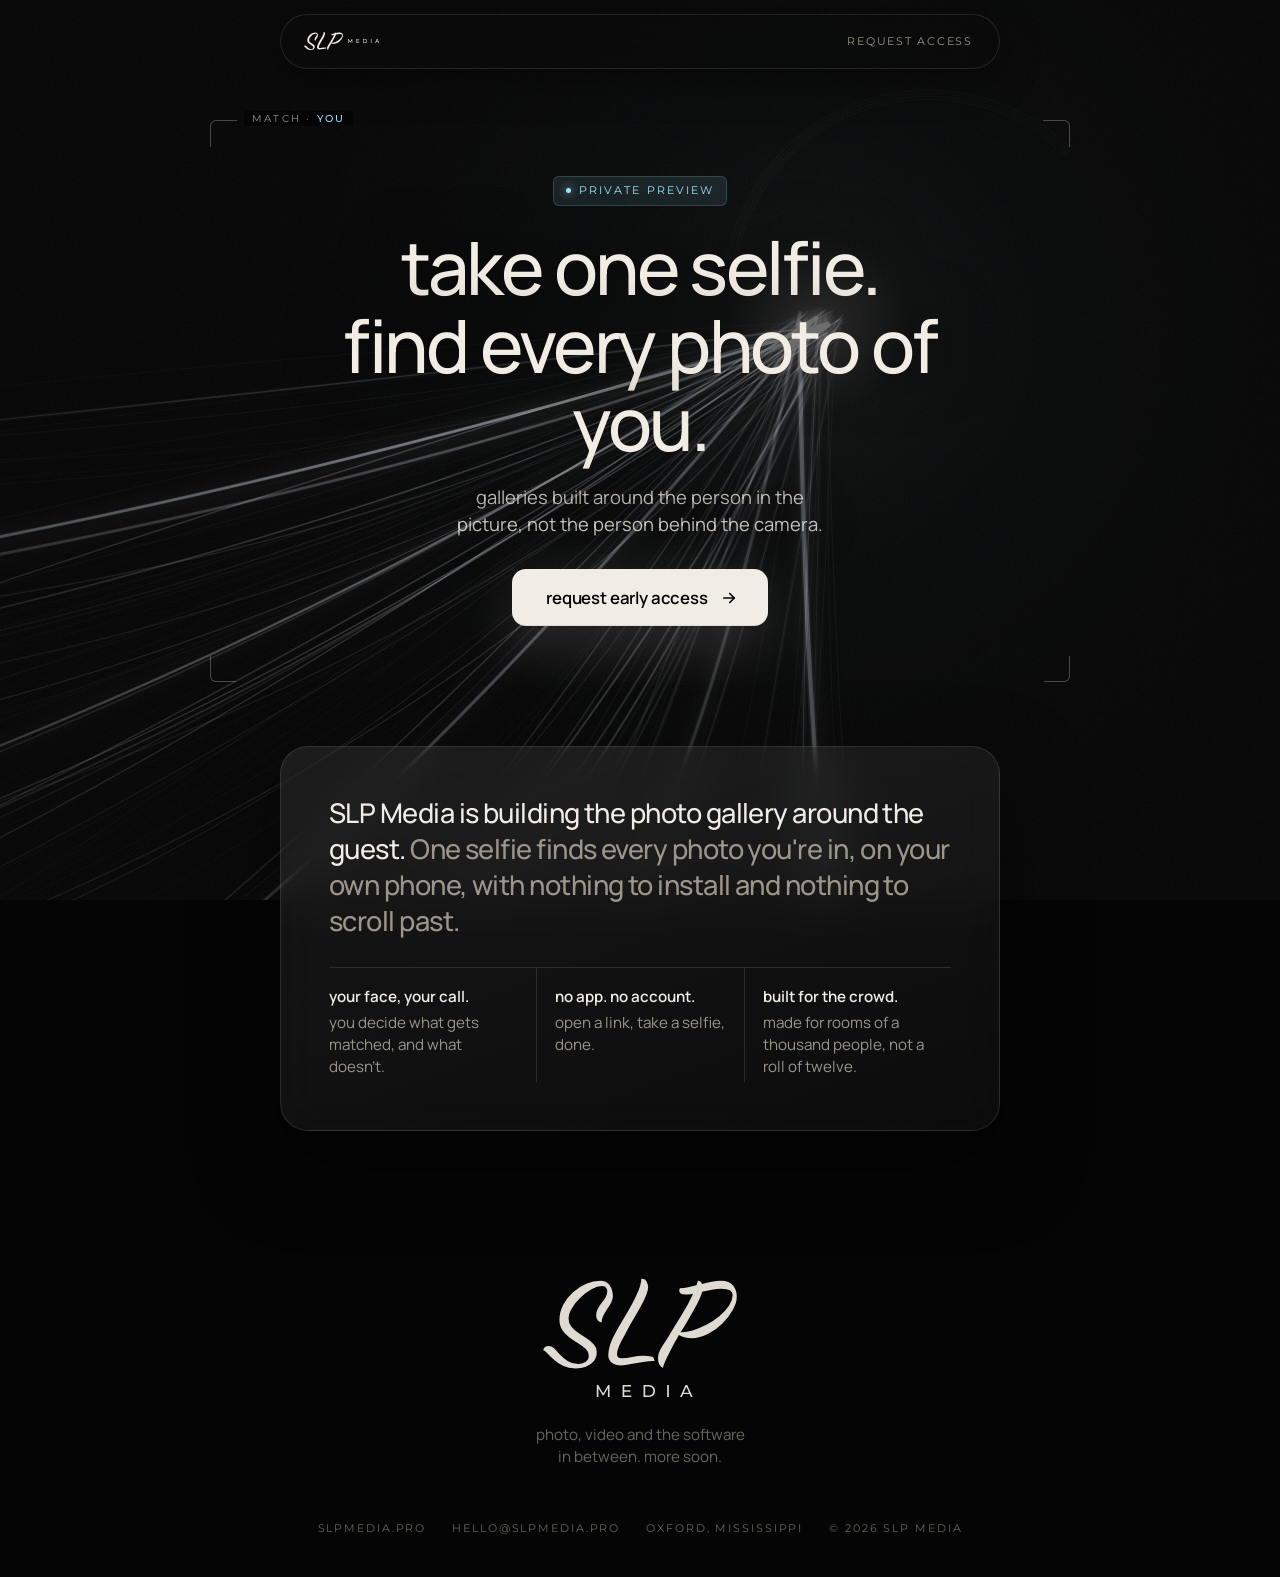
==== index.html @ 78190d4f "SLP Media landing page Single-file dark landing page for slpmedia.pro: canvas light trails, glass na" ====
<!doctype html>
<html lang="en">
<head>
<meta charset="utf-8">
<meta name="viewport" content="width=device-width, initial-scale=1, viewport-fit=cover">
<title>SLP Media</title>
<link rel="canonical" href="https://slpmedia.pro/">
<link rel="icon" type="image/png" sizes="512x512" href="/favicon.png">
<link rel="icon" type="image/png" sizes="32x32" href="/favicon-32.png">
<link rel="apple-touch-icon" sizes="180x180" href="/apple-touch-icon.png">
<meta property="og:type" content="website">
<meta property="og:site_name" content="SLP Media">
<meta property="og:title" content="SLP Media">
<meta property="og:description" content="Take one selfie. Find every photo of you. Photo galleries built around the person in the picture.">
<meta property="og:url" content="https://slpmedia.pro/">
<meta property="og:image" content="https://slpmedia.pro/og.jpg">
<meta property="og:image:width" content="1200">
<meta property="og:image:height" content="630">
<meta name="twitter:card" content="summary_large_image">
<meta name="theme-color" content="#050505">
<meta name="description" content="SLP Media. Photo galleries built around the person in the picture. One selfie finds every photo of you.">
<link rel="preconnect" href="https://fonts.googleapis.com">
<link rel="preconnect" href="https://fonts.gstatic.com" crossorigin>
<link rel="stylesheet" href="https://fonts.googleapis.com/css2?family=Manrope:wght@400;500;600&family=Montserrat:wght@500&display=swap">
<style>
  :root {
    color-scheme: dark;
    --ink: #050505;
    --paper: #F2EDE4;
    --muted: #9C958A;
    --dim: #6B655C;
    --glass: rgba(255, 255, 255, 0.055);
    --glass-strong: rgba(255, 255, 255, 0.09);
    --edge: rgba(242, 237, 228, 0.12);
    --edge-strong: rgba(242, 237, 228, 0.28);
    --prism-a: #9BE7FF;
    --prism-b: #C9B3FF;
    --sans: "Manrope", "Avenir Next", "Segoe UI", system-ui, sans-serif;
    --label: "Montserrat", "Avenir Next", "Segoe UI", system-ui, sans-serif;
    --gutter: clamp(16px, 4vw, 40px);
  }
  * { box-sizing: border-box; }
  html { background: var(--ink); }
  body {
    margin: 0;
    background: var(--ink);
    color: var(--paper);
    font-family: var(--sans);
    font-size: 16px;
    line-height: 1.5;
    -webkit-font-smoothing: antialiased;
    overflow-x: hidden;
    min-height: 100%;
  }
  a { color: inherit; text-decoration: none; }
  a:focus-visible, button:focus-visible { outline: 2px solid var(--prism-a); outline-offset: 4px; border-radius: 999px; }
  ::selection { background: rgba(155, 231, 255, 0.35); color: #fff; }

  /* ---- background ---- */
  #trails {
    position: fixed; inset: 0; width: 100%; height: 100%;
    display: block; z-index: 0; pointer-events: none;
  }
  .grain {
    position: fixed; inset: 0; z-index: 1; pointer-events: none; opacity: 0.045;
    background-image: url("data:image/svg+xml;utf8,<svg xmlns='http://www.w3.org/2000/svg' width='160' height='160'><filter id='n'><feTurbulence type='fractalNoise' baseFrequency='0.9' numOctaves='2' stitchTiles='stitch'/><feColorMatrix values='0 0 0 0 1 0 0 0 0 1 0 0 0 0 1 0 0 0 1 0'/></filter><rect width='160' height='160' filter='url(%23n)'/></svg>");
    background-size: 160px 160px;
  }

  /* ---- nav ---- */
  .nav {
    position: fixed; top: 0; left: 0; right: 0; z-index: 10;
    padding: calc(14px + env(safe-area-inset-top, 0px)) var(--gutter) 0;
    display: flex; justify-content: center;
  }
  .pill {
    width: min(720px, 100%);
    display: flex; align-items: center; justify-content: space-between; gap: 16px;
    padding: 10px 14px 10px 20px;
    border-radius: 999px;
    background: rgba(12, 12, 12, 0.55);
    border: 1px solid var(--edge);
    backdrop-filter: blur(18px) saturate(1.2);
    -webkit-backdrop-filter: blur(18px) saturate(1.2);
    box-shadow: 0 10px 40px rgba(0, 0, 0, 0.45);
  }
  .wordmark { height: 30px; width: auto; display: block; color: var(--paper); }
  .nav-link {
    font-family: var(--label); font-size: 11px; letter-spacing: 0.16em; text-transform: uppercase;
    color: var(--muted); padding: 8px 12px; border-radius: 999px; white-space: nowrap;
    transition: color 200ms ease, background-color 200ms ease;
  }
  .nav-link:hover { color: var(--paper); background: var(--glass); }

  /* ---- page ---- */
  main { position: relative; z-index: 2; }
  .hero {
    min-height: 82vh;
    display: flex; align-items: center; justify-content: center;
    padding: calc(120px + env(safe-area-inset-top, 0px)) var(--gutter) 64px;
    text-align: center;
  }
  .frame {
    position: relative;
    padding: clamp(28px, 6vw, 56px) clamp(20px, 6vw, 64px);
    max-width: 860px;
    display: flex; flex-direction: column; align-items: center; gap: 22px;
  }
  /* face-detect brackets */
  .frame::before, .frame::after, .frame .b1, .frame .b2 {
    content: ""; position: absolute; width: 26px; height: 26px;
    border: 1.5px solid var(--edge-strong); pointer-events: none;
    opacity: 0; transform: scale(1.12); transform-origin: center;
    animation: lock 1100ms cubic-bezier(.2,.8,.2,1) 250ms forwards;
  }
  .frame::before { top: 0; left: 0; border-right: 0; border-bottom: 0; border-top-left-radius: 6px; transform-origin: bottom right; }
  .frame::after  { top: 0; right: 0; border-left: 0; border-bottom: 0; border-top-right-radius: 6px; transform-origin: bottom left; }
  .frame .b1     { bottom: 0; left: 0; border-right: 0; border-top: 0; border-bottom-left-radius: 6px; transform-origin: top right; }
  .frame .b2     { bottom: 0; right: 0; border-left: 0; border-top: 0; border-bottom-right-radius: 6px; transform-origin: top left; }
  @keyframes lock {
    0%   { opacity: 0; transform: scale(1.12) translate(0, 0); }
    60%  { opacity: 1; }
    100% { opacity: 1; transform: scale(1) translate(0, 0); }
  }
  .match {
    position: absolute; top: -9px; left: 34px;
    font-family: var(--label); font-size: 10px; letter-spacing: 0.22em; text-transform: uppercase;
    color: var(--muted); background: var(--ink); padding: 0 8px;
    opacity: 0; animation: fade 700ms ease 1100ms forwards;
  }
  .match b { color: var(--prism-a); font-weight: 500; }
  @keyframes fade { to { opacity: 1; } }

  .chip {
    display: inline-flex; align-items: center; gap: 8px;
    font-family: var(--label); font-size: 10.5px; letter-spacing: 0.2em; text-transform: uppercase;
    color: var(--prism-a);
    padding: 6px 12px; border-radius: 6px;
    background: rgba(155, 231, 255, 0.10); border: 1px solid rgba(155, 231, 255, 0.18);
  }
  .chip i { width: 5px; height: 5px; border-radius: 50%; background: var(--prism-a); box-shadow: 0 0 10px var(--prism-a); }
  h1 {
    margin: 0;
    font-weight: 500;
    font-size: clamp(2.1rem, 6.4vw, 4.6rem);
    line-height: 1.06;
    letter-spacing: -0.035em;
    text-wrap: balance;
    text-shadow: 0 0 60px rgba(0, 0, 0, 0.9);
  }
  .sub {
    margin: 0; max-width: 34ch;
    color: rgba(242, 237, 228, 0.8); font-size: clamp(1rem, 1.6vw, 1.15rem); line-height: 1.5;
    text-wrap: balance; text-shadow: 0 0 24px rgba(5, 5, 5, 0.95), 0 0 48px rgba(5, 5, 5, 0.9);
  }
  .cta {
    margin-top: 8px;
    display: inline-flex; align-items: center; gap: 12px;
    background: var(--paper); color: var(--ink);
    font-weight: 600; font-size: 1.05rem; letter-spacing: -0.01em;
    padding: 16px 30px 16px 34px; border-radius: 14px;
    box-shadow: 0 18px 60px rgba(242, 237, 228, 0.16), inset 0 -1px 0 rgba(0,0,0,0.08);
    transition: transform 220ms cubic-bezier(.2,.8,.2,1), box-shadow 220ms ease;
  }
  .cta svg { width: 18px; height: 18px; transition: transform 220ms cubic-bezier(.2,.8,.2,1); }
  .cta:hover { transform: translateY(-1px); box-shadow: 0 24px 70px rgba(242, 237, 228, 0.24), inset 0 -1px 0 rgba(0,0,0,0.08); }
  .cta:hover svg { transform: translateX(4px); }
  .cta:active { transform: translateY(0); }

  /* ---- mission card ---- */
  .card-wrap { display: flex; justify-content: center; padding: 0 var(--gutter) 24px; }
  .card {
    width: min(720px, 100%);
    padding: clamp(28px, 5vw, 48px);
    border-radius: 28px;
    background: linear-gradient(160deg, rgba(255,255,255,0.075), rgba(255,255,255,0.03));
    border: 1px solid var(--edge);
    backdrop-filter: blur(22px);
    -webkit-backdrop-filter: blur(22px);
    box-shadow: 0 30px 80px rgba(0, 0, 0, 0.5);
    display: flex; flex-direction: column; gap: 28px;
  }
  .card p {
    margin: 0;
    font-size: clamp(1.25rem, 2.3vw, 1.7rem); font-weight: 500;
    line-height: 1.32; letter-spacing: -0.02em; text-wrap: pretty;
  }
  .card p span { color: var(--muted); }
  .principles {
    display: grid; grid-template-columns: repeat(3, minmax(0, 1fr)); gap: 0;
    border-top: 1px solid var(--edge);
  }
  .principles div {
    padding: 18px 18px 4px 0; font-size: 0.95rem; color: var(--muted); line-height: 1.45;
    border-left: 1px solid var(--edge); padding-left: 18px;
  }
  .principles div:first-child { border-left: 0; padding-left: 0; }
  .principles div b { display: block; color: var(--paper); font-weight: 600; margin-bottom: 4px; }
  @media (max-width: 640px) {
    .principles { grid-template-columns: 1fr; }
    .principles div { border-left: 0; padding-left: 0; padding-top: 16px; border-top: 1px solid var(--edge); }
    .principles div:first-child { border-top: 0; }
  }

  /* ---- sign-off ---- */
  .signoff {
    display: flex; flex-direction: column; align-items: center; gap: 18px;
    padding: 96px var(--gutter) 40px; text-align: center;
  }
  .stacked { width: min(220px, 60vw); height: auto; color: var(--paper); opacity: 0.92; }
  .signoff p { margin: 0; color: var(--dim); font-size: 0.95rem; max-width: 36ch; text-wrap: balance; }
  footer {
    display: flex; flex-wrap: wrap; justify-content: center; gap: 10px 26px;
    padding: 12px var(--gutter) calc(40px + env(safe-area-inset-bottom, 0px));
    font-family: var(--label); font-size: 10.5px; letter-spacing: 0.18em; text-transform: uppercase; color: var(--dim);
  }
  footer a:hover { color: var(--paper); }

  @media (prefers-reduced-motion: reduce) {
    .frame::before, .frame::after, .frame .b1, .frame .b2, .match { animation: none; opacity: 1; transform: none; }
    .cta, .cta svg { transition: none; }
  }
</style>
</head>
<body>
<canvas id="trails" aria-hidden="true"></canvas>
<div class="grain" aria-hidden="true"></div>

<header class="nav">
  <div class="pill">
    <a href="#top" aria-label="SLP Media home"><svg class="wordmark" role="img" aria-label="SLP Media" xmlns="http://www.w3.org/2000/svg" viewBox="0 0 1082 400" fill="currentColor"><path fill="currentColor"  d="M126.69039145907473 320.0Q107.47330960854092 320.0 92.95373665480426 312.9537366548043Q78.4341637010676 305.9074733096086 68.1850533807829 296.2989323843417Q57.93594306049822 286.69039145907476 50.88967971530249 279.2170818505339Q43.84341637010676 271.74377224199293 40.0 271.3167259786477Q41.70818505338078 265.7651245551601 44.91103202846975 262.7758007117438Q48.113879003558715 259.78647686832744 54.519572953736656 259.78647686832744Q62.63345195729537 259.78647686832744 68.3985765124555 265.338078291815Q74.16370106761565 270.8896797153025 82.70462633451957 280.711743772242Q94.66192170818505 293.52313167259786 106.40569395017793 300.9964412811388Q118.14946619217082 308.46975088967974 133.95017793594306 308.46975088967974Q143.77224199288256 308.46975088967974 152.9537366548043 302.7046263345196Q162.135231316726 296.93950177935943 162.135231316726 286.2633451957295Q162.135231316726 276.01423487544486 154.23487544483987 268.3274021352313Q146.33451957295372 260.6405693950178 134.59074733096085 253.38078291814946Q122.84697508896798 246.12099644128114 111.1032028469751 237.79359430604984Q99.35943060498221 229.46619217081852 91.45907473309609 217.93594306049823Q83.55871886120997 206.40569395017795 83.55871886120997 189.75088967971533Q83.55871886120997 168.39857651245552 93.59430604982207 149.39501779359432Q103.62989323843416 130.39145907473312 119.85765124555161 115.87188612099646Q136.08540925266905 101.35231316725981 155.30249110320284 93.23843416370109Q174.51957295373666 85.12455516014236 192.8825622775801 85.12455516014236Q209.1103202846975 85.12455516014236 217.864768683274 97.08185053380784Q226.61921708185054 109.03914590747331 226.61921708185054 126.97508896797154Q226.61921708185054 134.66192170818508 222.135231316726 143.202846975089Q217.65124555160142 151.7437722419929 211.4590747330961 160.71174377224202Q205.26690391459076 169.6797153024911 200.78291814946618 178.8612099644128Q196.29893238434164 188.0427046263345 196.29893238434164 197.01067615658366Q189.89323843416372 197.01067615658366 185.83629893238435 191.2455516014235Q181.77935943060498 185.48042704626334 181.77935943060498 178.64768683274022Q181.77935943060498 168.82562277580072 186.26334519572953 160.4982206405694Q190.7473309608541 152.17081850533808 196.72597864768684 144.48398576512454Q202.7046263345196 136.79715302491104 207.18861209964416 129.11032028469754Q211.6725978647687 121.423487544484 211.6725978647687 112.45551601423489Q211.6725978647687 110.7473309608541 209.32384341637012 105.19572953736656Q206.97508896797154 99.64412811387902 197.58007117437722 99.64412811387902Q184.76868327402136 99.64412811387902 169.39501779359432 108.18505338078293Q154.02135231316726 116.72597864768684 139.9288256227758 130.1779359430605Q125.83629893238435 143.62989323843416 116.86832740213524 158.7900355871886Q107.90035587188612 173.95017793594306 107.90035587188612 186.76156583629893Q107.90035587188612 199.14590747330962 115.58718861209964 208.5409252669039Q123.27402135231316 217.93594306049823 134.59074733096085 225.40925266903915Q145.90747330960855 232.88256227758006 157.01067615658366 240.1423487544484Q168.11387900355874 247.40213523131672 175.80071174377224 255.94306049822063Q183.48754448398577 264.48398576512454 183.48754448398577 276.01423487544486Q183.48754448398577 290.9608540925267 175.37366548042706 300.78291814946624Q167.25978647686833 310.60498220640574 154.44839857651246 315.3024911032029Q141.6370106761566 320.0 126.69039145907473 320.0Z"/><path fill="currentColor"  d="M247.97153024911034 312.3131672597865Q235.58718861209965 312.3131672597865 228.11387900355874 307.82918149466195Q220.6405693950178 303.3451957295374 217.43772241992883 297.15302491103205Q214.23487544483987 290.9608540925267 214.23487544483987 285.83629893238435Q214.23487544483987 264.48398576512454 226.40569395017795 238.8612099644128Q238.57651245551602 213.23843416370107 254.37722419928826 188.0427046263345Q265.05338078291817 170.96085409252672 276.15658362989325 150.6761565836299Q287.2597864768683 130.39145907473312 294.9466192170819 111.8149466192171Q302.6334519572954 93.23843416370107 302.6334519572954 80.85409252669041Q305.19572953736656 80.0 306.47686832740214 80.0Q313.3096085409253 80.0 317.15302491103205 88.11387900355872Q320.9964412811388 96.22775800711744 320.9964412811388 103.06049822064057Q320.9964412811388 109.89323843416372 316.7259786476868 121.2099644128114Q312.4555160142349 132.52669039145908 305.6227758007118 145.76512455516016Q296.2277580071175 164.12811387900356 284.270462633452 183.98576512455517Q272.3131672597865 203.84341637010678 262.491103202847 222.2064056939502Q259.0747330960854 229.0391459074733 253.09608540925268 239.9288256227758Q247.11743772241994 250.8185053380783 242.41992882562278 262.135231316726Q237.72241992882564 273.4519572953737 237.72241992882564 281.9928825622776Q237.72241992882564 292.6690391459075 249.25266903914593 292.6690391459075Q263.7722419928826 292.6690391459075 278.50533807829186 289.2526690391459Q293.2384341637011 285.83629893238435 308.61209964412814 285.83629893238435Q320.14234875444845 285.83629893238435 328.896797153025 287.97153024911034Q337.65124555160145 290.10676156583634 338.0782918149466 300.355871886121Q336.79715302491104 299.92882562277583 335.30249110320284 299.92882562277583Q333.80782918149464 299.92882562277583 332.09964412811394 299.92882562277583Q323.9857651245552 299.92882562277583 311.8149466192171 301.8505338078292Q299.644128113879 303.7722419928826 287.0462633451957 306.12099644128114Q274.4483985765125 308.46975088967974 263.7722419928826 310.3914590747331Q253.09608540925268 312.3131672597865 247.97153024911034 312.3131672597865Z"/><path fill="currentColor"  d="M360.71174377224196 318.7188612099644Q354.30604982206404 315.30249110320284 350.88967971530246 309.3238434163701Q347.4733096085409 303.3451957295374 347.4733096085409 290.9608540925267Q347.4733096085409 281.9928825622776 352.3843416370106 271.9572953736655Q357.2953736654804 261.9217081850534 363.9145907473309 252.3131672597865Q370.53380782918146 242.7046263345196 375.2313167259786 235.01779359430606Q392.7402135231317 205.97864768683274 411.1032028469751 176.51245551601426Q429.4661921708185 147.04626334519574 441.423487544484 120.14234875444842Q438.0071174377224 120.9964412811388 434.80427046263344 121.2099644128114Q431.6014234875445 121.423487544484 428.1850533807829 121.85053380782918Q426.47686832740214 122.27758007117438 424.55516014234877 122.27758007117438Q422.63345195729534 122.27758007117438 420.9252669039146 122.27758007117438Q411.9572953736655 122.27758007117438 408.11387900355874 119.28825622775801Q404.2704626334519 116.29893238434164 404.2704626334519 112.02846975088968Q404.2704626334519 110.3202846975089 404.9110320284697 108.82562277580071Q405.5516014234875 107.33096085409252 405.9786476868327 105.62277580071176Q416.6548042704626 104.76868327402136 427.9715302491103 102.63345195729538Q439.288256227758 100.4982206405694 450.39145907473306 97.50889679715303Q451.2455516014235 94.51957295373666 452.3131672597865 91.3167259786477Q453.38078291814946 88.11387900355874 453.80782918149464 85.12455516014236Q458.932384341637 85.12455516014236 461.49466192170814 87.90035587188613Q464.0569395017793 90.6761565836299 465.3380782918149 94.09252669039148Q479.0035587188612 90.6761565836299 491.81494661921704 88.11387900355872Q504.62633451957294 85.55160142348754 515.729537366548 85.55160142348754Q538.7900355871886 85.55160142348754 548.6120996441282 98.14946619217082Q558.4341637010676 110.7473309608541 558.4341637010676 128.25622775800713Q558.4341637010676 144.05693950177937 547.9715302491104 163.06049822064057Q537.508896797153 182.0640569395018 520.0 199.57295373665482Q502.49110320284694 217.08185053380782 480.9252669039146 228.18505338078293Q459.3594306049822 239.28825622775804 437.58007117437717 239.28825622775804Q429.0391459074733 239.28825622775804 420.2846975088968 237.15302491103205Q411.53024911032026 235.01779359430606 403.4163701067615 230.3202846975089Q397.864768683274 240.1423487544484 392.0996441281138 250.6049822064057Q386.3345195729537 261.067615658363 381.20996441281136 271.3167259786477Q373.0960854092526 286.69039145907476 367.3309608540925 299.7153024911032Q361.56583629893237 312.7402135231317 360.71174377224196 318.7188612099644ZM407.6868327402135 223.06049822064057Q421.7793594306049 223.91459074733098 439.9288256227758 218.57651245551602Q458.0782918149466 213.23843416370107 476.8683274021352 203.41637010676158Q495.6583629893238 193.59430604982208 511.67259786476865 180.355871886121Q527.6868327402135 167.11743772241994 537.508896797153 152.3843416370107Q547.3309608540925 137.65124555160145 547.3309608540925 123.13167259786479Q547.3309608540925 106.47686832740214 517.4377224199288 106.47686832740214Q505.0533807829181 106.47686832740214 491.81494661921704 109.03914590747331Q478.57651245551597 111.60142348754448 465.7651245551601 114.59074733096085Q464.0569395017793 122.70462633451959 457.6512455516014 136.15658362989325Q451.2455516014235 149.6085409252669 442.9181494661922 164.55516014234877Q434.5907473309608 179.50177935943063 426.90391459074726 192.5266903914591Q419.21708185053376 205.55160142348757 414.51957295373666 213.23843416370107Z"/><path fill="currentColor"  d="M628.4341637010676 225.9V174.10000000000002H634.504179627304L657.7088242207658 213.23089606035205H654.4805819743283L677.4237454278069 174.10000000000002H683.4937613540433L683.556255067371 225.9H676.451820867874L676.3893271545462 185.30758843252306H678.0437202811179L657.6578367941104 219.63639312657168H654.2700882610005L633.6852173473375 185.30758843252306H635.5385979005647V225.9Z"/><path fill="currentColor"  d="M739.8041637010676 225.9V174.10000000000002H776.3653430807826V180.50549706621962H747.1585727538757V219.49450293378038H777.4128493674549V225.9ZM746.5385979005647 202.73325481978208V196.45274518021796H773.1603305074381V202.73325481978208Z"/><path fill="currentColor"  d="M830.0841637010676 225.9V174.10000000000002H851.8814436675386Q860.2204310941942 174.10000000000002 866.5186653775136 177.3732594300084Q872.8168996608329 180.64651886001678 876.3458870874883 186.46127200335292Q879.8748745141438 192.27602514668902 879.8748745141438 200.0Q879.8748745141438 207.72397485331098 876.3458870874883 213.5387279966471Q872.8168996608329 219.35348113998324 866.5186653775136 222.62674056999163Q860.2204310941942 225.9 851.8814436675386 225.9ZM837.4385727538756 219.49450293378038H851.4834688142276Q857.9016196943618 219.49450293378038 862.5914859977985 217.03118063704946Q867.2813523012352 214.56785834031854 869.8696620246217 210.17974518021794Q872.457971748008 205.79163202011736 872.457971748008 200.0Q872.457971748008 194.1458742665549 869.8696620246217 189.7890079631182Q867.2813523012352 185.4321416596815 862.5914859977985 182.96881936295057Q857.9016196943618 180.50549706621962 851.4834688142276 180.50549706621962H837.4385727538756Z"/><path fill="currentColor"  d="M931.9081637010677 225.9V174.10000000000002H939.2625727538757V225.9Z"/><path fill="currentColor"  d="M987.6845316809502 225.9 1011.1720882610005 174.10000000000002H1018.4640036004807L1042.0140538938588 225.9H1034.2501637010675L1013.2919122341773 178.22120452640402H1016.2816859139762L995.3234344470859 225.9ZM997.6648242207657 212.97322967309304 999.7171922006484 207.00518860016766H1028.8450002475888L1030.9598619407993 212.97322967309304Z"/></svg></a>
    <a class="nav-link" href="mailto:hello@slpmedia.pro?subject=SLP%20Media%20early%20access">request access</a>
  </div>
</header>

<main id="top">
  <section class="hero">
    <div class="frame">
      <span class="b1" aria-hidden="true"></span><span class="b2" aria-hidden="true"></span>
      <span class="match" aria-hidden="true">match &middot; <b>you</b></span>
      <span class="chip"><i aria-hidden="true"></i>private preview</span>
      <h1>take one selfie.<br>find every photo of you.</h1>
      <p class="sub">galleries built around the person in the picture, not the person behind the camera.</p>
      <a class="cta" href="mailto:hello@slpmedia.pro?subject=SLP%20Media%20early%20access">request early access
        <svg viewBox="0 0 24 24" fill="none" stroke="currentColor" stroke-width="2.2" stroke-linecap="round" stroke-linejoin="round" aria-hidden="true"><path d="M5 12h14"/><path d="M13 6l6 6-6 6"/></svg>
      </a>
    </div>
  </section>

  <section class="card-wrap">
    <div class="card">
      <p>SLP Media is building the photo gallery around the guest. <span>One selfie finds every photo you're in, on your own phone, with nothing to install and nothing to scroll past.</span></p>
      <div class="principles">
        <div><b>your face, your call.</b>you decide what gets matched, and what doesn't.</div>
        <div><b>no app. no account.</b>open a link, take a selfie, done.</div>
        <div><b>built for the crowd.</b>made for rooms of a thousand people, not a roll of twelve.</div>
      </div>
    </div>
  </section>

  <section class="signoff">
    <svg class="stacked" role="img" aria-label="SLP Media" xmlns="http://www.w3.org/2000/svg" viewBox="0 0 1000 703" fill="currentColor"><path fill="currentColor"  d="M207.149917627677 533.6902800658979Q174.53047775947272 533.6902800658979 149.8846787479406 521.7298187808897Q125.23887973640848 509.7693574958814 107.84184514003286 493.4596375617793Q90.44481054365724 477.14991762767715 78.484349258649 464.46457990115323Q66.52388797364077 451.77924217462936 59.9999999999999 451.0543657331137Q62.899505766062504 441.63097199341024 68.33607907742989 436.5568369028007Q73.77265238879727 431.4827018121911 84.64579901153203 431.4827018121911Q98.41845140032939 431.4827018121911 108.20428336079067 440.9060955518946Q117.99011532125196 450.32948929159807 132.48764415156498 467.00164744645804Q152.7841845140032 488.7479406919275 172.71828665568358 501.43327841845144Q192.65238879736398 514.1186161449754 219.47281713344307 514.1186161449754Q236.14497528830304 514.1186161449754 251.72981878088953 504.332784184514Q267.314662273476 494.54695222405275 267.314662273476 476.4250411861615Q267.314662273476 459.02800658978583 253.90444810543647 445.9802306425041Q240.49423393739696 432.9324546952224 220.56013179571656 420.6095551894564Q200.62602965403616 408.2866556836903 180.69192751235576 394.1515650741351Q160.75782537067536 380.0164744645799 147.34761120263585 360.44481054365735Q133.9373970345963 340.8731466227348 133.9373970345963 312.6029654036244Q133.9373970345963 276.3591433278419 150.97199341021408 244.10214168039542Q168.00658978583186 211.84514003294896 195.5518945634266 187.1993410214168Q223.09719934102134 162.55354200988467 255.7166392092256 148.7808896210873Q288.3360790774299 135.00823723228996 319.5057660626029 135.00823723228996Q347.0510708401976 135.00823723228996 361.91103789126845 155.3047775947282Q376.7710049423393 175.60131795716643 376.7710049423393 206.04612850082373Q376.7710049423393 219.09390444810543 369.1598023064249 233.59143327841846Q361.5485996705106 248.0889621087315 351.0378912685337 263.31136738056017Q340.52718286655676 278.53377265238885 332.9159802306424 294.1186161449753Q325.3047775947281 309.70345963756176 325.3047775947281 324.9258649093905Q314.43163097199334 324.9258649093905 307.54530477759465 315.14003294892916Q300.65897858319596 305.3542009884679 300.65897858319596 293.75617792421747Q300.65897858319596 277.0840197693575 308.2701812191103 262.94892915980233Q315.88138385502464 248.8138385502471 326.02965403624376 235.7660626029654Q336.1779242174629 222.7182866556837 343.7891268533772 209.670510708402Q351.4003294892915 196.62273476112028 351.4003294892915 181.4003294892916Q351.4003294892915 178.50082372322902 347.41350906095545 169.07742998352555Q343.42668863261935 159.65403624382208 327.47940691927505 159.65403624382208Q305.7331136738055 159.65403624382208 279.6375617792421 174.1515650741351Q253.54200988467866 188.64909390444814 229.6210873146622 211.48270181219112Q205.70016474464572 234.3163097199341 190.47775947281707 260.04942339373974Q175.2553542009884 285.7825370675453 175.2553542009884 307.52883031301485Q175.2553542009884 328.5502471169687 188.3031301482701 344.49752883031306Q201.3509060955518 360.44481054365735 220.56013179571656 373.1301482701812Q239.7693574958813 385.8154859967051 258.6161449752882 398.1383855024712Q277.46293245469514 410.46128500823727 290.5107084019769 424.95881383855027Q303.5584843492586 439.4563426688633 303.5584843492586 459.02800658978583Q303.5584843492586 484.3986820428336 289.7858319604612 501.07084019769366Q276.01317957166384 517.7429983525536 254.2668863261943 525.7166392092258Q232.52059308072478 533.6902800658979 207.149917627677 533.6902800658979Z"/><path fill="currentColor"  d="M413.0148270181219 520.6425041186162Q391.99341021416797 520.6425041186162 379.3080724876441 513.0313014827018Q366.6227347611202 505.4200988467875 361.18616144975283 494.9093904448106Q355.74958813838543 484.3986820428336 355.74958813838543 475.7001647446458Q355.74958813838543 439.4563426688633 376.40856672158145 395.9637561779242Q397.0675453047775 352.4711696869852 423.8879736408566 309.70345963756176Q442.0098846787479 280.70840197693576 460.8566721581548 246.27677100494236Q479.70345963756176 211.84514003294896 492.75123558484347 180.31301482701815Q505.7990115321252 148.78088962108734 505.7990115321252 127.75947281713343Q510.14827018121906 126.30971993410213 512.322899505766 126.30971993410213Q523.9209225700164 126.30971993410213 530.4448105436572 140.08237232289952Q536.9686985172982 153.8550247116969 536.9686985172982 165.4530477759473Q536.9686985172982 177.05107084019772 529.7199341021417 196.26029654036248Q522.4711696869851 215.46952224052723 510.8731466227347 237.94069192751238Q494.9258649093904 269.11037891268535 474.62932454695215 302.81713344316313Q454.3327841845139 336.52388797364085 437.660626029654 367.6935749588139Q431.86161449752876 379.29159802306424 421.71334431630964 397.77594728171334Q411.5650741350905 416.26029654036245 403.5914332784184 435.4695222405272Q395.61779242174623 454.67874794069195 395.61779242174623 469.17627677100495Q395.61779242174623 487.2981878088963 415.1894563426688 487.2981878088963Q439.83525535420097 487.2981878088963 464.8434925864909 481.49917627677104Q489.8517298187808 475.7001647446458 515.9472817133443 475.7001647446458Q535.5189456342669 475.7001647446458 550.3789126853377 479.32454695222407Q565.2388797364085 482.94892915980233 565.9637561779241 500.345963756178Q563.7891268533772 499.6210873146623 561.2520593080724 499.6210873146623Q558.7149917627677 499.6210873146623 555.8154859967051 499.6210873146623Q542.0428336079077 499.6210873146623 521.3838550247117 502.88303130148273Q500.72487644151556 506.14497528830316 479.34102141680387 510.13179571663926Q457.9571663920922 514.1186161449754 439.8352553542009 517.3805601317958Q421.71334431630964 520.6425041186162 413.0148270181219 520.6425041186162Z"/><path fill="currentColor"  d="M604.3822075782538 531.5156507413509Q593.509060955519 525.7166392092257 587.7100494233937 515.5683690280066Q581.9110378912685 505.4200988467875 581.9110378912685 484.3986820428336Q581.9110378912685 469.17627677100495 590.2471169686985 452.1416803953872Q598.5831960461285 435.1070840197694 609.8187808896212 418.79736408566725Q621.0543657331137 402.48764415156506 629.0280065897858 389.43986820428336Q658.7479406919275 340.1482701812191 689.9176276771004 290.1317957166392Q721.0873146622735 240.11532125205935 741.3838550247117 194.44810543657331Q735.5848434925865 195.8978583196046 730.1482701812191 196.26029654036245Q724.7116968698517 196.62273476112028 718.9126853377265 197.3476112026359Q716.013179571664 198.07248764415158 712.7512355848435 198.07248764415158Q709.4892915980231 198.07248764415158 706.5897858319605 198.07248764415158Q691.3673805601318 198.07248764415158 684.8434925864909 192.99835255354202Q678.3196046128501 187.92421746293246 678.3196046128501 180.67545304777593Q678.3196046128501 177.77594728171334 679.4069192751235 175.23887973640856Q680.4942339373971 172.70181219110378 681.2191103789127 169.8023064250412Q699.341021416804 168.3525535420099 718.5502471169686 164.72817133443164Q737.7594728171334 161.10378912685337 756.6062602965404 156.0296540362438Q758.0560131795717 150.95551894563425 759.8682042833608 145.51894563426688Q761.6803953871499 140.08237232289952 762.4052718286656 135.00823723228996Q771.1037891268534 135.00823723228996 775.4530477759473 139.71993410214168Q779.8023064250413 144.4316309719934 781.9769357495882 150.23064250411863Q805.172981878089 144.4316309719934 826.9192751235585 140.08237232289952Q848.665568369028 135.73311367380563 867.5123558484349 135.73311367380563Q906.6556836902801 135.73311367380563 923.32784184514 157.11696869851733Q940.0 178.50082372322902 940.0 208.2207578253707Q940.0 235.0411861614498 922.2405271828666 267.2981878088963Q904.4810543657331 299.5551894563427 874.7611202635915 329.2751235584844Q845.0411861614498 358.99505766062606 808.4349258649095 377.841845140033Q771.828665568369 396.6886326194399 734.8599670510708 396.6886326194399Q720.3624382207579 396.6886326194399 705.502471169687 393.0642504118616Q690.6425041186162 389.43986820428336 676.8698517298188 381.46622734761127Q667.4464579901153 398.1383855024712 657.660626029654 415.89785831960467Q647.8747940691928 433.6573311367381 639.176276771005 451.0543657331137Q625.4036243822076 477.14991762767715 615.6177924217463 499.25864909390447Q605.831960461285 521.3673805601318 604.3822075782538 531.5156507413509ZM684.1186161449752 369.1433278418452Q708.0395387149917 370.5930807248765 738.8467874794069 361.5321252059308Q769.6540362438221 352.4711696869852 801.5485996705108 335.79901153212523Q833.4431630971994 319.12685337726526 860.6260296540363 296.65568369028006Q887.8088962108732 274.1845140032949 904.4810543657331 249.17627677100495Q921.1532125205931 224.168039538715 921.1532125205931 199.52224052718287Q921.1532125205931 171.2520593080725 870.4118616144976 171.2520593080725Q849.3904448105436 171.2520593080725 826.9192751235585 175.6013179571664Q804.4481054365733 179.9505766062603 782.7018121911038 185.02471169686987Q779.8023064250413 198.79736408566725 768.9291598023065 221.63097199341024Q758.0560131795717 244.46457990115323 743.9209225700165 269.835255354201Q729.7858319604613 295.2059308072488 716.7380560131796 317.31466227347613Q703.6902800658979 339.42339373970344 695.7166392092257 352.4711696869852Z"/><path fill="currentColor"  d="M303.4822200335289 663.6902800658979V609.0902800658979H309.880344928751L334.339294635373 650.3363596970798H330.9365528080469L355.11988725901085 609.0902800658979H361.518012154233L361.583883906119 663.6902800658979H354.09542623637884L354.02955448449285 620.9036840893682H355.77337426655487L334.285551131601 657.0880998479599H330.7146810561609L309.017114417435 620.9036840893682H310.970677703269V663.6902800658979Z"/><path fill="currentColor"  d="M420.8722200335289 663.6902800658979V609.0902800658979H459.40967937971493V615.8420202167781H428.62416471081303V656.9385399150178H460.51380762782895V663.6902800658979ZM427.970677703269 639.2712783894519V632.6512817423438H456.0314228834869V639.2712783894519Z"/><path fill="currentColor"  d="M516.0322200335289 663.6902800658979V609.0902800658979H539.007731349539Q547.797474853311 609.0902800658979 554.436154233026 612.540472438069Q561.0748336127409 615.9906648102399 564.794577116513 622.119728934297Q568.5143206202849 628.248793058354 568.5143206202849 636.390280065898Q568.5143206202849 644.531767073442 564.794577116513 650.660831197499Q561.0748336127409 656.789895321556 554.436154233026 660.240087693727Q547.797474853311 663.6902800658979 539.007731349539 663.6902800658979ZM523.784164710813 656.9385399150178H538.5882443419949Q545.3533222967309 656.9385399150178 550.2966948868399 654.3420650617068Q555.2400674769489 651.7455902083958 557.9682858340318 647.1202817423439Q560.6965041911149 642.4949732762918 560.6965041911149 636.390280065898Q560.6965041911149 630.219715103618 557.9682858340318 625.627342513509Q555.2400674769489 621.0349699234 550.2966948868399 618.4384950700891Q545.3533222967309 615.8420202167781 538.5882443419949 615.8420202167781H523.784164710813Z"/><path fill="currentColor"  d="M623.3602200335289 663.6902800658979V609.0902800658979H631.1121647108131V663.6902800658979Z"/><path fill="currentColor"  d="M682.151526823135 663.6902800658979 706.908681056161 609.0902800658979H714.5947539815592L739.4177799664711 663.6902800658979H731.2342200335289L709.143090108969 613.43425240454H712.294473176865L690.2033432523051 663.6902800658979ZM692.6712946353731 650.064765396996 694.834601424979 643.7741275093179H725.536885582565L727.766064124057 650.064765396996Z"/></svg>
    <p>photo, video and the software in between. more soon.</p>
  </section>

  <footer>
    <a href="https://slpmedia.pro">slpmedia.pro</a>
    <a href="mailto:hello@slpmedia.pro">hello@slpmedia.pro</a>
    <span>oxford, mississippi</span>
    <span>&copy; 2026 SLP Media</span>
  </footer>
</main>

<script>
(function () {
  const c = document.getElementById('trails');
  const ctx = c.getContext('2d');
  const reduce = window.matchMedia('(prefers-reduced-motion: reduce)').matches;
  let W = 0, H = 0, dpr = 1, trails = [], t0 = performance.now();
  let mx = 0, my = 0, tx = 0, ty = 0;

  // deterministic pseudo-random so the composition is stable between loads
  let seed = 20260917;
  const rnd = () => { seed = (seed * 1664525 + 1013904223) % 4294967296; return seed / 4294967296; };

  function make() {
    trails = [];
    const vp = { x: W * 0.64, y: H * 0.36 };          // vanishing point, upper right of centre
    const n = W < 700 ? 54 : 96;
    for (let i = 0; i < n; i++) {
      const side = rnd();
      // start off-screen along the left edge or bottom edge
      const sx = side < 0.6 ? -W * 0.15 : rnd() * W * 0.7;
      const sy = side < 0.6 ? H * (0.45 + rnd() * 0.75) : H * 1.15;
      const spread = (rnd() - 0.5) * 0.06;
      const ex = vp.x + (rnd() - 0.5) * W * 0.04;
      const ey = vp.y + (rnd() - 0.5) * H * 0.03;
      const cx = sx + (ex - sx) * (0.45 + rnd() * 0.2) + spread * W;
      const cy = sy + (ey - sy) * (0.25 + rnd() * 0.2) + (rnd() - 0.5) * H * 0.12;
      const thick = rnd();
      trails.push({
        sx, sy, cx, cy, ex, ey,
        w: thick > 0.9 ? 2.2 + rnd() * 2.2 : thick > 0.6 ? 0.9 + rnd() * 0.9 : 0.35 + rnd() * 0.5,
        a: thick > 0.9 ? 0.55 : thick > 0.6 ? 0.28 : 0.12,
        phase: rnd() * Math.PI * 2, speed: 0.15 + rnd() * 0.35,
        hue: rnd()
      });
    }
  }

  function resize() {
    dpr = Math.min(window.devicePixelRatio || 1, 2);
    W = window.innerWidth; H = window.innerHeight;
    c.width = Math.round(W * dpr); c.height = Math.round(H * dpr);
    ctx.setTransform(dpr, 0, 0, dpr, 0, 0);
    seed = 20260917; make(); draw(0);
  }

  function stroke(tr, dx, dy, color, alpha, width) {
    ctx.beginPath();
    ctx.moveTo(tr.sx + dx, tr.sy + dy);
    ctx.quadraticCurveTo(tr.cx + dx, tr.cy + dy, tr.ex + dx, tr.ey + dy);
    ctx.strokeStyle = color; ctx.globalAlpha = alpha; ctx.lineWidth = width; ctx.stroke();
  }

  function draw(t) {
    ctx.globalCompositeOperation = 'source-over';
    ctx.globalAlpha = 1;
    ctx.fillStyle = '#050505'; ctx.fillRect(0, 0, W, H);
    const ox = tx, oy = ty;
    const vp = { x: W * 0.64 + ox, y: H * 0.36 + oy };

    // atmosphere: a soft haze under the trails
    const haze = ctx.createRadialGradient(vp.x, vp.y, 0, vp.x, vp.y, Math.max(W, H) * 0.55);
    haze.addColorStop(0, 'rgba(255,255,255,0.10)');
    haze.addColorStop(0.35, 'rgba(155,231,255,0.035)');
    haze.addColorStop(1, 'rgba(0,0,0,0)');
    ctx.fillStyle = haze; ctx.fillRect(0, 0, W, H);

    ctx.globalCompositeOperation = 'lighter';
    ctx.lineCap = 'round';
    for (const tr of trails) {
      const shimmer = reduce ? 1 : 0.7 + 0.3 * Math.sin(t * 0.001 * tr.speed + tr.phase);
      const a = tr.a * shimmer;
      // chromatic fringe: cyan and violet ghosts offset a hair from the white core
      if (tr.w > 0.8) {
        stroke(tr, ox - 1.6, oy + 1.0, '#9BE7FF', a * 0.35, tr.w * 0.9);
        stroke(tr, ox + 1.6, oy - 1.0, '#C9B3FF', a * 0.30, tr.w * 0.9);
      }
      if (tr.w > 2) { ctx.shadowBlur = 18; ctx.shadowColor = 'rgba(255,255,255,0.8)'; } else { ctx.shadowBlur = 0; }
      stroke(tr, ox, oy, '#FFFFFF', a, tr.w);
    }
    ctx.shadowBlur = 0;

    // prismatic flare ring near the vanishing point
    const r = Math.min(W, H) * 0.22;
    const ring = [['#9BE7FF', -3], ['#FFFFFF', 0], ['#C9B3FF', 3], ['#FFD79B', 6]];
    for (const [col, off] of ring) {
      ctx.beginPath();
      ctx.arc(vp.x + r * 0.55, vp.y - r * 0.15, Math.max(1, r + off), Math.PI * 1.05, Math.PI * 1.75);
      ctx.strokeStyle = col; ctx.globalAlpha = 0.05; ctx.lineWidth = 1.2; ctx.stroke();
    }
    // the hot point itself
    const core = ctx.createRadialGradient(vp.x, vp.y, 0, vp.x, vp.y, 90);
    core.addColorStop(0, 'rgba(255,255,255,0.55)');
    core.addColorStop(0.2, 'rgba(255,255,255,0.18)');
    core.addColorStop(1, 'rgba(255,255,255,0)');
    ctx.globalAlpha = 1; ctx.fillStyle = core; ctx.fillRect(vp.x - 90, vp.y - 90, 180, 180);

    // vignette so the copy always sits on dark
    ctx.globalCompositeOperation = 'source-over';
    const vig = ctx.createRadialGradient(W * 0.5, H * 0.5, Math.min(W, H) * 0.25, W * 0.5, H * 0.5, Math.max(W, H) * 0.8);
    vig.addColorStop(0, 'rgba(5,5,5,0.5)');
    vig.addColorStop(1, 'rgba(5,5,5,0.85)');
    ctx.fillStyle = vig; ctx.fillRect(0, 0, W, H);
    ctx.globalAlpha = 1;
  }

  function loop(t) {
    tx += (mx - tx) * 0.04; ty += (my - ty) * 0.04;
    draw(t - t0);
    requestAnimationFrame(loop);
  }

  window.addEventListener('resize', resize, { passive: true });
  window.addEventListener('pointermove', (e) => {
    mx = (e.clientX / W - 0.5) * -18; my = (e.clientY / H - 0.5) * -12;
  }, { passive: true });
  resize();
  if (!reduce) requestAnimationFrame(loop);
  window.addEventListener('error', () => {}, true);
})();
</script>
</body>
</html>
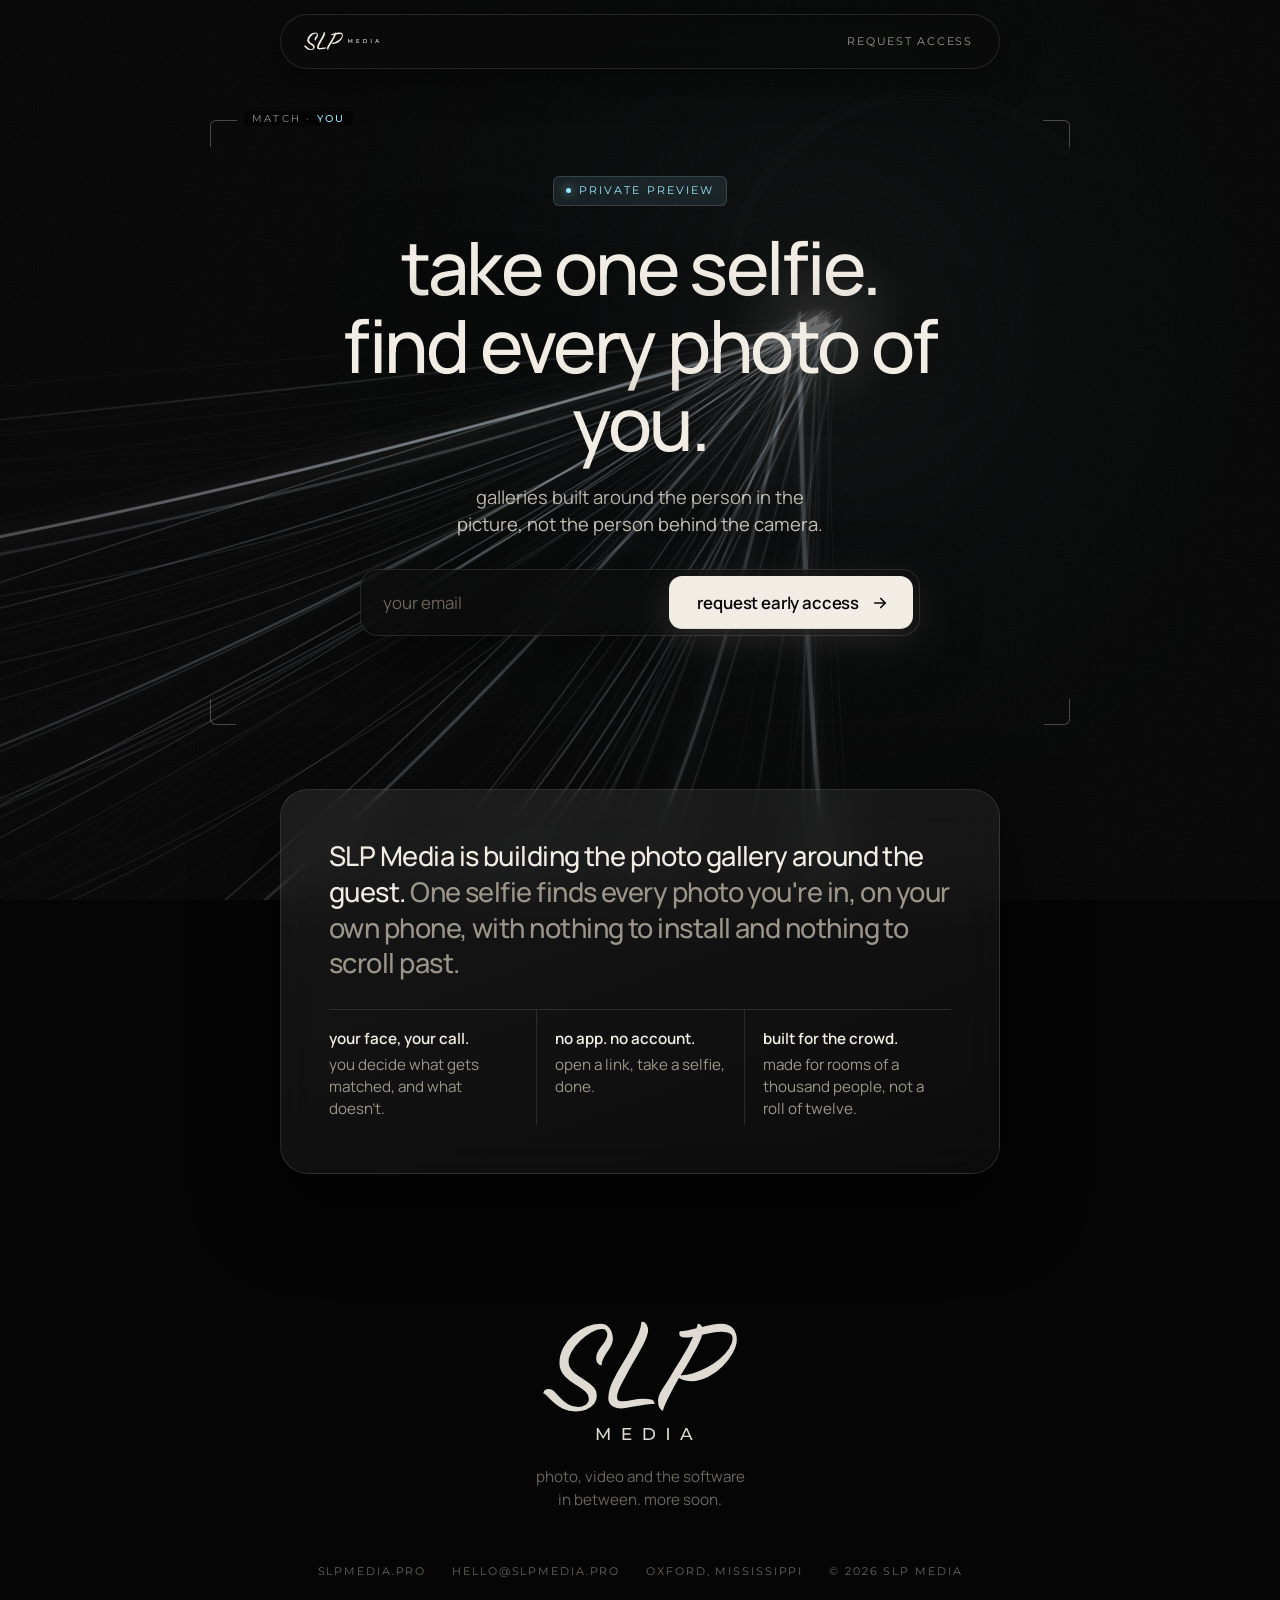
==== commit 9a731ebb: "Swap the mailto CTA for a Web3Forms email capture Hero button becomes an email field + submit inside" ====
--- a/index.html
+++ b/index.html
@@ -153,19 +153,63 @@
     color: rgba(242, 237, 228, 0.8); font-size: clamp(1rem, 1.6vw, 1.15rem); line-height: 1.5;
     text-wrap: balance; text-shadow: 0 0 24px rgba(5, 5, 5, 0.95), 0 0 48px rgba(5, 5, 5, 0.9);
   }
+  .access {
+    width: min(560px, 100%); margin-top: 8px;
+    display: flex; flex-direction: column; align-items: center; gap: 12px;
+  }
+  .access .row {
+    display: flex; width: 100%; gap: 8px; padding: 6px;
+    border-radius: 18px;
+    background: rgba(12, 12, 12, 0.62);
+    border: 1px solid var(--edge);
+    backdrop-filter: blur(18px);
+    -webkit-backdrop-filter: blur(18px);
+    box-shadow: 0 18px 60px rgba(0, 0, 0, 0.45);
+    transition: border-color 200ms ease;
+  }
+  .access .row:focus-within { border-color: var(--edge-strong); }
+  .access input[type="email"] {
+    flex: 1 1 auto; min-width: 0;
+    background: transparent; border: 0; outline: none;
+    color: var(--paper); font: inherit; font-size: 1.05rem;
+    padding: 12px 16px;
+  }
+  .access input[type="email"]::placeholder { color: var(--dim); }
+  .access input[type="email"]:focus-visible { outline: none; }
+  .hp { position: absolute; left: -9999px; width: 1px; height: 1px; opacity: 0; }
+  .sr { position: absolute; width: 1px; height: 1px; overflow: hidden; clip: rect(0 0 0 0); white-space: nowrap; }
   .cta {
-    margin-top: 8px;
-    display: inline-flex; align-items: center; gap: 12px;
-    background: var(--paper); color: var(--ink);
-    font-weight: 600; font-size: 1.05rem; letter-spacing: -0.01em;
-    padding: 16px 30px 16px 34px; border-radius: 14px;
-    box-shadow: 0 18px 60px rgba(242, 237, 228, 0.16), inset 0 -1px 0 rgba(0,0,0,0.08);
-    transition: transform 220ms cubic-bezier(.2,.8,.2,1), box-shadow 220ms ease;
+    flex: 0 0 auto;
+    display: inline-flex; align-items: center; justify-content: center; gap: 12px;
+    background: var(--paper); color: var(--ink); border: 0; cursor: pointer;
+    font: inherit; font-weight: 600; font-size: 1.05rem; letter-spacing: -0.01em;
+    padding: 14px 24px 14px 28px; border-radius: 13px;
+    box-shadow: 0 10px 40px rgba(242, 237, 228, 0.14), inset 0 -1px 0 rgba(0,0,0,0.08);
+    transition: transform 220ms cubic-bezier(.2,.8,.2,1), box-shadow 220ms ease, opacity 200ms ease;
   }
   .cta svg { width: 18px; height: 18px; transition: transform 220ms cubic-bezier(.2,.8,.2,1); }
-  .cta:hover { transform: translateY(-1px); box-shadow: 0 24px 70px rgba(242, 237, 228, 0.24), inset 0 -1px 0 rgba(0,0,0,0.08); }
+  .cta:hover { transform: translateY(-1px); box-shadow: 0 16px 50px rgba(242, 237, 228, 0.22), inset 0 -1px 0 rgba(0,0,0,0.08); }
   .cta:hover svg { transform: translateX(4px); }
   .cta:active { transform: translateY(0); }
+  .cta:disabled { opacity: 0.7; cursor: default; transform: none; }
+  .cta:focus-visible { outline: 2px solid var(--prism-a); outline-offset: 3px; border-radius: 13px; }
+  .note {
+    margin: 0; min-height: 1.4em; font-size: 0.92rem; color: var(--muted);
+    text-shadow: 0 0 20px rgba(5, 5, 5, 0.95);
+  }
+  .note a { color: var(--paper); border-bottom: 1px solid var(--edge-strong); }
+  .done {
+    display: inline-flex; align-items: center; gap: 10px;
+    padding: 14px 22px; border-radius: 13px;
+    background: rgba(155, 231, 255, 0.10); border: 1px solid rgba(155, 231, 255, 0.22);
+    color: var(--paper); font-weight: 500; font-size: 1.05rem;
+  }
+  .done svg { width: 18px; height: 18px; color: var(--prism-a); }
+  @media (max-width: 560px) {
+    .access .row { flex-direction: column; }
+    .access input[type="email"] { text-align: center; padding: 14px 16px; }
+    .cta { width: 100%; }
+  }
 
   /* ---- mission card ---- */
   .card-wrap { display: flex; justify-content: center; padding: 0 var(--gutter) 24px; }
@@ -218,7 +262,7 @@
 
   @media (prefers-reduced-motion: reduce) {
     .frame::before, .frame::after, .frame .b1, .frame .b2, .match { animation: none; opacity: 1; transform: none; }
-    .cta, .cta svg { transition: none; }
+    .cta, .cta svg, .access .row { transition: none; }
   }
 </style>
 </head>
@@ -229,7 +273,7 @@
 <header class="nav">
   <div class="pill">
     <a href="#top" aria-label="SLP Media home"><svg class="wordmark" role="img" aria-label="SLP Media" xmlns="http://www.w3.org/2000/svg" viewBox="0 0 1082 400" fill="currentColor"><path fill="currentColor"  d="M126.69039145907473 320.0Q107.47330960854092 320.0 92.95373665480426 312.9537366548043Q78.4341637010676 305.9074733096086 68.1850533807829 296.2989323843417Q57.93594306049822 286.69039145907476 50.88967971530249 279.2170818505339Q43.84341637010676 271.74377224199293 40.0 271.3167259786477Q41.70818505338078 265.7651245551601 44.91103202846975 262.7758007117438Q48.113879003558715 259.78647686832744 54.519572953736656 259.78647686832744Q62.63345195729537 259.78647686832744 68.3985765124555 265.338078291815Q74.16370106761565 270.8896797153025 82.70462633451957 280.711743772242Q94.66192170818505 293.52313167259786 106.40569395017793 300.9964412811388Q118.14946619217082 308.46975088967974 133.95017793594306 308.46975088967974Q143.77224199288256 308.46975088967974 152.9537366548043 302.7046263345196Q162.135231316726 296.93950177935943 162.135231316726 286.2633451957295Q162.135231316726 276.01423487544486 154.23487544483987 268.3274021352313Q146.33451957295372 260.6405693950178 134.59074733096085 253.38078291814946Q122.84697508896798 246.12099644128114 111.1032028469751 237.79359430604984Q99.35943060498221 229.46619217081852 91.45907473309609 217.93594306049823Q83.55871886120997 206.40569395017795 83.55871886120997 189.75088967971533Q83.55871886120997 168.39857651245552 93.59430604982207 149.39501779359432Q103.62989323843416 130.39145907473312 119.85765124555161 115.87188612099646Q136.08540925266905 101.35231316725981 155.30249110320284 93.23843416370109Q174.51957295373666 85.12455516014236 192.8825622775801 85.12455516014236Q209.1103202846975 85.12455516014236 217.864768683274 97.08185053380784Q226.61921708185054 109.03914590747331 226.61921708185054 126.97508896797154Q226.61921708185054 134.66192170818508 222.135231316726 143.202846975089Q217.65124555160142 151.7437722419929 211.4590747330961 160.71174377224202Q205.26690391459076 169.6797153024911 200.78291814946618 178.8612099644128Q196.29893238434164 188.0427046263345 196.29893238434164 197.01067615658366Q189.89323843416372 197.01067615658366 185.83629893238435 191.2455516014235Q181.77935943060498 185.48042704626334 181.77935943060498 178.64768683274022Q181.77935943060498 168.82562277580072 186.26334519572953 160.4982206405694Q190.7473309608541 152.17081850533808 196.72597864768684 144.48398576512454Q202.7046263345196 136.79715302491104 207.18861209964416 129.11032028469754Q211.6725978647687 121.423487544484 211.6725978647687 112.45551601423489Q211.6725978647687 110.7473309608541 209.32384341637012 105.19572953736656Q206.97508896797154 99.64412811387902 197.58007117437722 99.64412811387902Q184.76868327402136 99.64412811387902 169.39501779359432 108.18505338078293Q154.02135231316726 116.72597864768684 139.9288256227758 130.1779359430605Q125.83629893238435 143.62989323843416 116.86832740213524 158.7900355871886Q107.90035587188612 173.95017793594306 107.90035587188612 186.76156583629893Q107.90035587188612 199.14590747330962 115.58718861209964 208.5409252669039Q123.27402135231316 217.93594306049823 134.59074733096085 225.40925266903915Q145.90747330960855 232.88256227758006 157.01067615658366 240.1423487544484Q168.11387900355874 247.40213523131672 175.80071174377224 255.94306049822063Q183.48754448398577 264.48398576512454 183.48754448398577 276.01423487544486Q183.48754448398577 290.9608540925267 175.37366548042706 300.78291814946624Q167.25978647686833 310.60498220640574 154.44839857651246 315.3024911032029Q141.6370106761566 320.0 126.69039145907473 320.0Z"/><path fill="currentColor"  d="M247.97153024911034 312.3131672597865Q235.58718861209965 312.3131672597865 228.11387900355874 307.82918149466195Q220.6405693950178 303.3451957295374 217.43772241992883 297.15302491103205Q214.23487544483987 290.9608540925267 214.23487544483987 285.83629893238435Q214.23487544483987 264.48398576512454 226.40569395017795 238.8612099644128Q238.57651245551602 213.23843416370107 254.37722419928826 188.0427046263345Q265.05338078291817 170.96085409252672 276.15658362989325 150.6761565836299Q287.2597864768683 130.39145907473312 294.9466192170819 111.8149466192171Q302.6334519572954 93.23843416370107 302.6334519572954 80.85409252669041Q305.19572953736656 80.0 306.47686832740214 80.0Q313.3096085409253 80.0 317.15302491103205 88.11387900355872Q320.9964412811388 96.22775800711744 320.9964412811388 103.06049822064057Q320.9964412811388 109.89323843416372 316.7259786476868 121.2099644128114Q312.4555160142349 132.52669039145908 305.6227758007118 145.76512455516016Q296.2277580071175 164.12811387900356 284.270462633452 183.98576512455517Q272.3131672597865 203.84341637010678 262.491103202847 222.2064056939502Q259.0747330960854 229.0391459074733 253.09608540925268 239.9288256227758Q247.11743772241994 250.8185053380783 242.41992882562278 262.135231316726Q237.72241992882564 273.4519572953737 237.72241992882564 281.9928825622776Q237.72241992882564 292.6690391459075 249.25266903914593 292.6690391459075Q263.7722419928826 292.6690391459075 278.50533807829186 289.2526690391459Q293.2384341637011 285.83629893238435 308.61209964412814 285.83629893238435Q320.14234875444845 285.83629893238435 328.896797153025 287.97153024911034Q337.65124555160145 290.10676156583634 338.0782918149466 300.355871886121Q336.79715302491104 299.92882562277583 335.30249110320284 299.92882562277583Q333.80782918149464 299.92882562277583 332.09964412811394 299.92882562277583Q323.9857651245552 299.92882562277583 311.8149466192171 301.8505338078292Q299.644128113879 303.7722419928826 287.0462633451957 306.12099644128114Q274.4483985765125 308.46975088967974 263.7722419928826 310.3914590747331Q253.09608540925268 312.3131672597865 247.97153024911034 312.3131672597865Z"/><path fill="currentColor"  d="M360.71174377224196 318.7188612099644Q354.30604982206404 315.30249110320284 350.88967971530246 309.3238434163701Q347.4733096085409 303.3451957295374 347.4733096085409 290.9608540925267Q347.4733096085409 281.9928825622776 352.3843416370106 271.9572953736655Q357.2953736654804 261.9217081850534 363.9145907473309 252.3131672597865Q370.53380782918146 242.7046263345196 375.2313167259786 235.01779359430606Q392.7402135231317 205.97864768683274 411.1032028469751 176.51245551601426Q429.4661921708185 147.04626334519574 441.423487544484 120.14234875444842Q438.0071174377224 120.9964412811388 434.80427046263344 121.2099644128114Q431.6014234875445 121.423487544484 428.1850533807829 121.85053380782918Q426.47686832740214 122.27758007117438 424.55516014234877 122.27758007117438Q422.63345195729534 122.27758007117438 420.9252669039146 122.27758007117438Q411.9572953736655 122.27758007117438 408.11387900355874 119.28825622775801Q404.2704626334519 116.29893238434164 404.2704626334519 112.02846975088968Q404.2704626334519 110.3202846975089 404.9110320284697 108.82562277580071Q405.5516014234875 107.33096085409252 405.9786476868327 105.62277580071176Q416.6548042704626 104.76868327402136 427.9715302491103 102.63345195729538Q439.288256227758 100.4982206405694 450.39145907473306 97.50889679715303Q451.2455516014235 94.51957295373666 452.3131672597865 91.3167259786477Q453.38078291814946 88.11387900355874 453.80782918149464 85.12455516014236Q458.932384341637 85.12455516014236 461.49466192170814 87.90035587188613Q464.0569395017793 90.6761565836299 465.3380782918149 94.09252669039148Q479.0035587188612 90.6761565836299 491.81494661921704 88.11387900355872Q504.62633451957294 85.55160142348754 515.729537366548 85.55160142348754Q538.7900355871886 85.55160142348754 548.6120996441282 98.14946619217082Q558.4341637010676 110.7473309608541 558.4341637010676 128.25622775800713Q558.4341637010676 144.05693950177937 547.9715302491104 163.06049822064057Q537.508896797153 182.0640569395018 520.0 199.57295373665482Q502.49110320284694 217.08185053380782 480.9252669039146 228.18505338078293Q459.3594306049822 239.28825622775804 437.58007117437717 239.28825622775804Q429.0391459074733 239.28825622775804 420.2846975088968 237.15302491103205Q411.53024911032026 235.01779359430606 403.4163701067615 230.3202846975089Q397.864768683274 240.1423487544484 392.0996441281138 250.6049822064057Q386.3345195729537 261.067615658363 381.20996441281136 271.3167259786477Q373.0960854092526 286.69039145907476 367.3309608540925 299.7153024911032Q361.56583629893237 312.7402135231317 360.71174377224196 318.7188612099644ZM407.6868327402135 223.06049822064057Q421.7793594306049 223.91459074733098 439.9288256227758 218.57651245551602Q458.0782918149466 213.23843416370107 476.8683274021352 203.41637010676158Q495.6583629893238 193.59430604982208 511.67259786476865 180.355871886121Q527.6868327402135 167.11743772241994 537.508896797153 152.3843416370107Q547.3309608540925 137.65124555160145 547.3309608540925 123.13167259786479Q547.3309608540925 106.47686832740214 517.4377224199288 106.47686832740214Q505.0533807829181 106.47686832740214 491.81494661921704 109.03914590747331Q478.57651245551597 111.60142348754448 465.7651245551601 114.59074733096085Q464.0569395017793 122.70462633451959 457.6512455516014 136.15658362989325Q451.2455516014235 149.6085409252669 442.9181494661922 164.55516014234877Q434.5907473309608 179.50177935943063 426.90391459074726 192.5266903914591Q419.21708185053376 205.55160142348757 414.51957295373666 213.23843416370107Z"/><path fill="currentColor"  d="M628.4341637010676 225.9V174.10000000000002H634.504179627304L657.7088242207658 213.23089606035205H654.4805819743283L677.4237454278069 174.10000000000002H683.4937613540433L683.556255067371 225.9H676.451820867874L676.3893271545462 185.30758843252306H678.0437202811179L657.6578367941104 219.63639312657168H654.2700882610005L633.6852173473375 185.30758843252306H635.5385979005647V225.9Z"/><path fill="currentColor"  d="M739.8041637010676 225.9V174.10000000000002H776.3653430807826V180.50549706621962H747.1585727538757V219.49450293378038H777.4128493674549V225.9ZM746.5385979005647 202.73325481978208V196.45274518021796H773.1603305074381V202.73325481978208Z"/><path fill="currentColor"  d="M830.0841637010676 225.9V174.10000000000002H851.8814436675386Q860.2204310941942 174.10000000000002 866.5186653775136 177.3732594300084Q872.8168996608329 180.64651886001678 876.3458870874883 186.46127200335292Q879.8748745141438 192.27602514668902 879.8748745141438 200.0Q879.8748745141438 207.72397485331098 876.3458870874883 213.5387279966471Q872.8168996608329 219.35348113998324 866.5186653775136 222.62674056999163Q860.2204310941942 225.9 851.8814436675386 225.9ZM837.4385727538756 219.49450293378038H851.4834688142276Q857.9016196943618 219.49450293378038 862.5914859977985 217.03118063704946Q867.2813523012352 214.56785834031854 869.8696620246217 210.17974518021794Q872.457971748008 205.79163202011736 872.457971748008 200.0Q872.457971748008 194.1458742665549 869.8696620246217 189.7890079631182Q867.2813523012352 185.4321416596815 862.5914859977985 182.96881936295057Q857.9016196943618 180.50549706621962 851.4834688142276 180.50549706621962H837.4385727538756Z"/><path fill="currentColor"  d="M931.9081637010677 225.9V174.10000000000002H939.2625727538757V225.9Z"/><path fill="currentColor"  d="M987.6845316809502 225.9 1011.1720882610005 174.10000000000002H1018.4640036004807L1042.0140538938588 225.9H1034.2501637010675L1013.2919122341773 178.22120452640402H1016.2816859139762L995.3234344470859 225.9ZM997.6648242207657 212.97322967309304 999.7171922006484 207.00518860016766H1028.8450002475888L1030.9598619407993 212.97322967309304Z"/></svg></a>
-    <a class="nav-link" href="mailto:hello@slpmedia.pro?subject=SLP%20Media%20early%20access">request access</a>
+    <a class="nav-link" href="#access" id="nav-access">request access</a>
   </div>
 </header>
 
@@ -241,9 +285,20 @@
       <span class="chip"><i aria-hidden="true"></i>private preview</span>
       <h1>take one selfie.<br>find every photo of you.</h1>
       <p class="sub">galleries built around the person in the picture, not the person behind the camera.</p>
-      <a class="cta" href="mailto:hello@slpmedia.pro?subject=SLP%20Media%20early%20access">request early access
-        <svg viewBox="0 0 24 24" fill="none" stroke="currentColor" stroke-width="2.2" stroke-linecap="round" stroke-linejoin="round" aria-hidden="true"><path d="M5 12h14"/><path d="M13 6l6 6-6 6"/></svg>
-      </a>
+      <form class="access" id="access" action="https://api.web3forms.com/submit" method="POST" novalidate>
+        <input type="hidden" name="access_key" value="c4396b96-84f7-4a70-b1d2-cedc13dba09a">
+        <input type="hidden" name="subject" value="SLP Media early access request">
+        <input type="hidden" name="from_name" value="slpmedia.pro">
+        <input type="checkbox" name="botcheck" class="hp" tabindex="-1" autocomplete="off" aria-hidden="true">
+        <div class="row">
+          <label for="access-email" class="sr">your email</label>
+          <input id="access-email" name="email" type="email" required autocomplete="email" inputmode="email" placeholder="your email" spellcheck="false">
+          <button class="cta" type="submit" id="access-submit"><span>request early access</span>
+            <svg viewBox="0 0 24 24" fill="none" stroke="currentColor" stroke-width="2.2" stroke-linecap="round" stroke-linejoin="round" aria-hidden="true"><path d="M5 12h14"/><path d="M13 6l6 6-6 6"/></svg>
+          </button>
+        </div>
+        <p class="note" id="access-note" aria-live="polite"></p>
+      </form>
     </div>
   </section>
 
@@ -271,6 +326,53 @@
   </footer>
 </main>
 
+<script>
+(function () {
+  const form = document.getElementById('access');
+  const note = document.getElementById('access-note');
+  const btn = document.getElementById('access-submit');
+  const label = btn.querySelector('span');
+  const email = document.getElementById('access-email');
+  const fallback = 'that didn\u2019t send. email <a href="mailto:hello@slpmedia.pro?subject=SLP%20Media%20early%20access">hello@slpmedia.pro</a> instead.';
+
+  document.getElementById('nav-access').addEventListener('click', function (e) {
+    e.preventDefault();
+    form.scrollIntoView({ behavior: 'smooth', block: 'center' });
+    setTimeout(() => email.focus({ preventScroll: true }), 350);
+  });
+
+  form.addEventListener('submit', async function (e) {
+    e.preventDefault();
+    const value = email.value.trim();
+    if (!/^[^@\s]+@[^@\s]+\.[^@\s]+$/.test(value)) {
+      note.textContent = 'enter a real email and we\u2019ll do the rest.';
+      email.focus();
+      return;
+    }
+    btn.disabled = true; label.textContent = 'sending'; note.textContent = '';
+    try {
+      const res = await fetch(form.action, {
+        method: 'POST',
+        headers: { 'Content-Type': 'application/json', 'Accept': 'application/json' },
+        body: JSON.stringify({
+          access_key: form.access_key.value,
+          subject: form.subject.value,
+          from_name: form.from_name.value,
+          email: value,
+          page: location.href,
+          botcheck: form.botcheck.checked ? 'yes' : ''
+        })
+      });
+      const data = await res.json().catch(() => ({}));
+      if (!res.ok || !data.success) throw new Error(data.message || 'send failed');
+      form.innerHTML = '<p class="done"><svg viewBox="0 0 24 24" fill="none" stroke="currentColor" stroke-width="2.4" stroke-linecap="round" stroke-linejoin="round" aria-hidden="true"><path d="M5 12.5l4.5 4.5L19 7.5"/></svg>you\u2019re on the list. we\u2019ll be in touch.</p>';
+    } catch (err) {
+      btn.disabled = false; label.textContent = 'request early access';
+      note.innerHTML = fallback;
+    }
+  });
+})();
+</script>
 <script>
 (function () {
   const c = document.getElementById('trails');
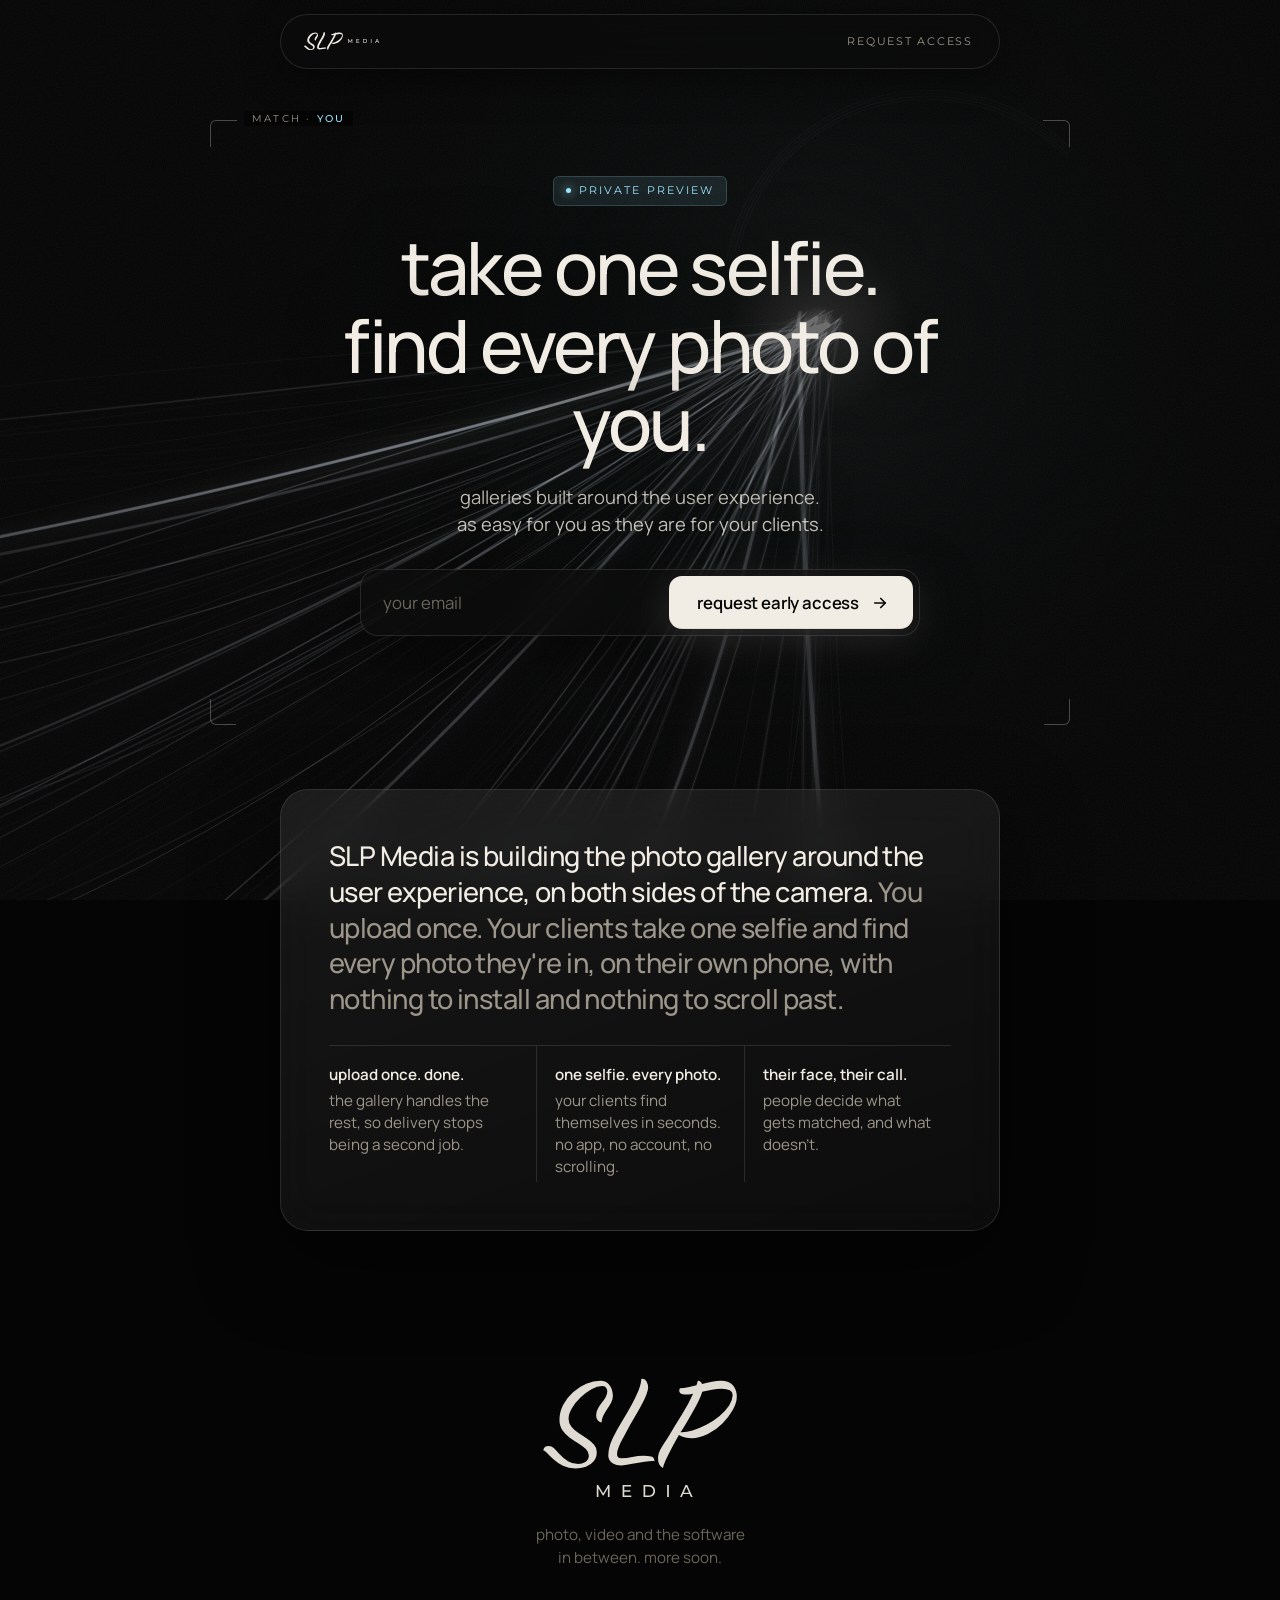
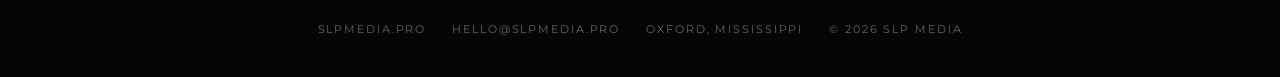
==== commit 875d5472: "Reframe the copy around the user experience on both sides Samuel is marketing to creatives who want " ====
--- a/index.html
+++ b/index.html
@@ -11,14 +11,14 @@
 <meta property="og:type" content="website">
 <meta property="og:site_name" content="SLP Media">
 <meta property="og:title" content="SLP Media">
-<meta property="og:description" content="Take one selfie. Find every photo of you. Photo galleries built around the person in the picture.">
+<meta property="og:description" content="Take one selfie. Find every photo of you. Photo galleries built around the user experience, for creatives and their clients.">
 <meta property="og:url" content="https://slpmedia.pro/">
 <meta property="og:image" content="https://slpmedia.pro/og.jpg">
 <meta property="og:image:width" content="1200">
 <meta property="og:image:height" content="630">
 <meta name="twitter:card" content="summary_large_image">
 <meta name="theme-color" content="#050505">
-<meta name="description" content="SLP Media. Photo galleries built around the person in the picture. One selfie finds every photo of you.">
+<meta name="description" content="SLP Media. Photo galleries built around the user experience, for creatives and their clients. One selfie finds every photo of you.">
 <link rel="preconnect" href="https://fonts.googleapis.com">
 <link rel="preconnect" href="https://fonts.gstatic.com" crossorigin>
 <link rel="stylesheet" href="https://fonts.googleapis.com/css2?family=Manrope:wght@400;500;600&family=Montserrat:wght@500&display=swap">
@@ -284,7 +284,7 @@
       <span class="match" aria-hidden="true">match &middot; <b>you</b></span>
       <span class="chip"><i aria-hidden="true"></i>private preview</span>
       <h1>take one selfie.<br>find every photo of you.</h1>
-      <p class="sub">galleries built around the person in the picture, not the person behind the camera.</p>
+      <p class="sub">galleries built around the user experience. as easy for you as they are for your clients.</p>
       <form class="access" id="access" action="https://api.web3forms.com/submit" method="POST" novalidate>
         <input type="hidden" name="access_key" value="c4396b96-84f7-4a70-b1d2-cedc13dba09a">
         <input type="hidden" name="subject" value="SLP Media early access request">
@@ -304,11 +304,11 @@
 
   <section class="card-wrap">
     <div class="card">
-      <p>SLP Media is building the photo gallery around the guest. <span>One selfie finds every photo you're in, on your own phone, with nothing to install and nothing to scroll past.</span></p>
+      <p>SLP Media is building the photo gallery around the user experience, on both sides of the camera. <span>You upload once. Your clients take one selfie and find every photo they're in, on their own phone, with nothing to install and nothing to scroll past.</span></p>
       <div class="principles">
-        <div><b>your face, your call.</b>you decide what gets matched, and what doesn't.</div>
-        <div><b>no app. no account.</b>open a link, take a selfie, done.</div>
-        <div><b>built for the crowd.</b>made for rooms of a thousand people, not a roll of twelve.</div>
+        <div><b>upload once. done.</b>the gallery handles the rest, so delivery stops being a second job.</div>
+        <div><b>one selfie. every photo.</b>your clients find themselves in seconds. no app, no account, no scrolling.</div>
+        <div><b>their face, their call.</b>people decide what gets matched, and what doesn't.</div>
       </div>
     </div>
   </section>
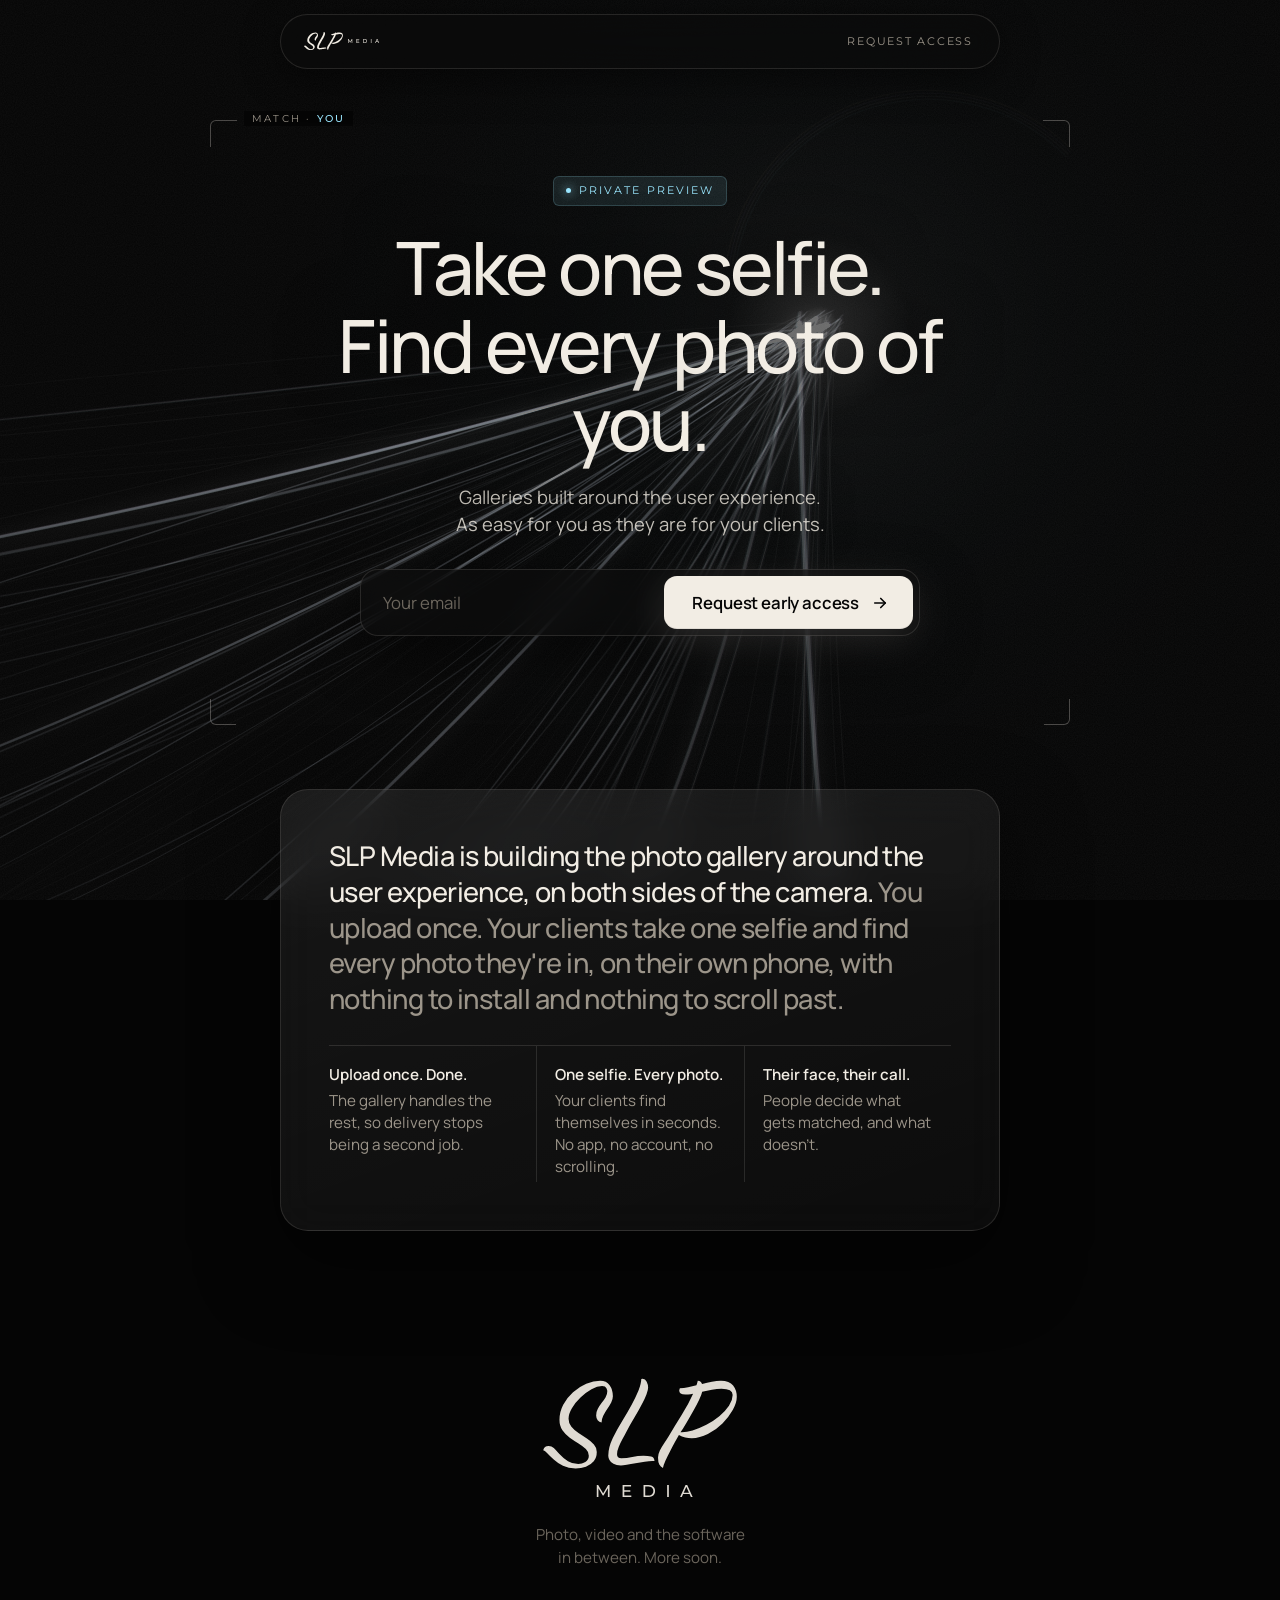
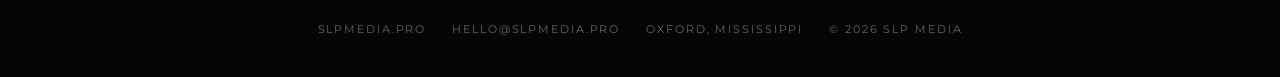
==== commit cc011c91: "Capitalize sentence starts and proper nouns across the page copy Headline, subline, form label/place" ====
--- a/index.html
+++ b/index.html
@@ -273,7 +273,7 @@
 <header class="nav">
   <div class="pill">
     <a href="#top" aria-label="SLP Media home"><svg class="wordmark" role="img" aria-label="SLP Media" xmlns="http://www.w3.org/2000/svg" viewBox="0 0 1082 400" fill="currentColor"><path fill="currentColor"  d="M126.69039145907473 320.0Q107.47330960854092 320.0 92.95373665480426 312.9537366548043Q78.4341637010676 305.9074733096086 68.1850533807829 296.2989323843417Q57.93594306049822 286.69039145907476 50.88967971530249 279.2170818505339Q43.84341637010676 271.74377224199293 40.0 271.3167259786477Q41.70818505338078 265.7651245551601 44.91103202846975 262.7758007117438Q48.113879003558715 259.78647686832744 54.519572953736656 259.78647686832744Q62.63345195729537 259.78647686832744 68.3985765124555 265.338078291815Q74.16370106761565 270.8896797153025 82.70462633451957 280.711743772242Q94.66192170818505 293.52313167259786 106.40569395017793 300.9964412811388Q118.14946619217082 308.46975088967974 133.95017793594306 308.46975088967974Q143.77224199288256 308.46975088967974 152.9537366548043 302.7046263345196Q162.135231316726 296.93950177935943 162.135231316726 286.2633451957295Q162.135231316726 276.01423487544486 154.23487544483987 268.3274021352313Q146.33451957295372 260.6405693950178 134.59074733096085 253.38078291814946Q122.84697508896798 246.12099644128114 111.1032028469751 237.79359430604984Q99.35943060498221 229.46619217081852 91.45907473309609 217.93594306049823Q83.55871886120997 206.40569395017795 83.55871886120997 189.75088967971533Q83.55871886120997 168.39857651245552 93.59430604982207 149.39501779359432Q103.62989323843416 130.39145907473312 119.85765124555161 115.87188612099646Q136.08540925266905 101.35231316725981 155.30249110320284 93.23843416370109Q174.51957295373666 85.12455516014236 192.8825622775801 85.12455516014236Q209.1103202846975 85.12455516014236 217.864768683274 97.08185053380784Q226.61921708185054 109.03914590747331 226.61921708185054 126.97508896797154Q226.61921708185054 134.66192170818508 222.135231316726 143.202846975089Q217.65124555160142 151.7437722419929 211.4590747330961 160.71174377224202Q205.26690391459076 169.6797153024911 200.78291814946618 178.8612099644128Q196.29893238434164 188.0427046263345 196.29893238434164 197.01067615658366Q189.89323843416372 197.01067615658366 185.83629893238435 191.2455516014235Q181.77935943060498 185.48042704626334 181.77935943060498 178.64768683274022Q181.77935943060498 168.82562277580072 186.26334519572953 160.4982206405694Q190.7473309608541 152.17081850533808 196.72597864768684 144.48398576512454Q202.7046263345196 136.79715302491104 207.18861209964416 129.11032028469754Q211.6725978647687 121.423487544484 211.6725978647687 112.45551601423489Q211.6725978647687 110.7473309608541 209.32384341637012 105.19572953736656Q206.97508896797154 99.64412811387902 197.58007117437722 99.64412811387902Q184.76868327402136 99.64412811387902 169.39501779359432 108.18505338078293Q154.02135231316726 116.72597864768684 139.9288256227758 130.1779359430605Q125.83629893238435 143.62989323843416 116.86832740213524 158.7900355871886Q107.90035587188612 173.95017793594306 107.90035587188612 186.76156583629893Q107.90035587188612 199.14590747330962 115.58718861209964 208.5409252669039Q123.27402135231316 217.93594306049823 134.59074733096085 225.40925266903915Q145.90747330960855 232.88256227758006 157.01067615658366 240.1423487544484Q168.11387900355874 247.40213523131672 175.80071174377224 255.94306049822063Q183.48754448398577 264.48398576512454 183.48754448398577 276.01423487544486Q183.48754448398577 290.9608540925267 175.37366548042706 300.78291814946624Q167.25978647686833 310.60498220640574 154.44839857651246 315.3024911032029Q141.6370106761566 320.0 126.69039145907473 320.0Z"/><path fill="currentColor"  d="M247.97153024911034 312.3131672597865Q235.58718861209965 312.3131672597865 228.11387900355874 307.82918149466195Q220.6405693950178 303.3451957295374 217.43772241992883 297.15302491103205Q214.23487544483987 290.9608540925267 214.23487544483987 285.83629893238435Q214.23487544483987 264.48398576512454 226.40569395017795 238.8612099644128Q238.57651245551602 213.23843416370107 254.37722419928826 188.0427046263345Q265.05338078291817 170.96085409252672 276.15658362989325 150.6761565836299Q287.2597864768683 130.39145907473312 294.9466192170819 111.8149466192171Q302.6334519572954 93.23843416370107 302.6334519572954 80.85409252669041Q305.19572953736656 80.0 306.47686832740214 80.0Q313.3096085409253 80.0 317.15302491103205 88.11387900355872Q320.9964412811388 96.22775800711744 320.9964412811388 103.06049822064057Q320.9964412811388 109.89323843416372 316.7259786476868 121.2099644128114Q312.4555160142349 132.52669039145908 305.6227758007118 145.76512455516016Q296.2277580071175 164.12811387900356 284.270462633452 183.98576512455517Q272.3131672597865 203.84341637010678 262.491103202847 222.2064056939502Q259.0747330960854 229.0391459074733 253.09608540925268 239.9288256227758Q247.11743772241994 250.8185053380783 242.41992882562278 262.135231316726Q237.72241992882564 273.4519572953737 237.72241992882564 281.9928825622776Q237.72241992882564 292.6690391459075 249.25266903914593 292.6690391459075Q263.7722419928826 292.6690391459075 278.50533807829186 289.2526690391459Q293.2384341637011 285.83629893238435 308.61209964412814 285.83629893238435Q320.14234875444845 285.83629893238435 328.896797153025 287.97153024911034Q337.65124555160145 290.10676156583634 338.0782918149466 300.355871886121Q336.79715302491104 299.92882562277583 335.30249110320284 299.92882562277583Q333.80782918149464 299.92882562277583 332.09964412811394 299.92882562277583Q323.9857651245552 299.92882562277583 311.8149466192171 301.8505338078292Q299.644128113879 303.7722419928826 287.0462633451957 306.12099644128114Q274.4483985765125 308.46975088967974 263.7722419928826 310.3914590747331Q253.09608540925268 312.3131672597865 247.97153024911034 312.3131672597865Z"/><path fill="currentColor"  d="M360.71174377224196 318.7188612099644Q354.30604982206404 315.30249110320284 350.88967971530246 309.3238434163701Q347.4733096085409 303.3451957295374 347.4733096085409 290.9608540925267Q347.4733096085409 281.9928825622776 352.3843416370106 271.9572953736655Q357.2953736654804 261.9217081850534 363.9145907473309 252.3131672597865Q370.53380782918146 242.7046263345196 375.2313167259786 235.01779359430606Q392.7402135231317 205.97864768683274 411.1032028469751 176.51245551601426Q429.4661921708185 147.04626334519574 441.423487544484 120.14234875444842Q438.0071174377224 120.9964412811388 434.80427046263344 121.2099644128114Q431.6014234875445 121.423487544484 428.1850533807829 121.85053380782918Q426.47686832740214 122.27758007117438 424.55516014234877 122.27758007117438Q422.63345195729534 122.27758007117438 420.9252669039146 122.27758007117438Q411.9572953736655 122.27758007117438 408.11387900355874 119.28825622775801Q404.2704626334519 116.29893238434164 404.2704626334519 112.02846975088968Q404.2704626334519 110.3202846975089 404.9110320284697 108.82562277580071Q405.5516014234875 107.33096085409252 405.9786476868327 105.62277580071176Q416.6548042704626 104.76868327402136 427.9715302491103 102.63345195729538Q439.288256227758 100.4982206405694 450.39145907473306 97.50889679715303Q451.2455516014235 94.51957295373666 452.3131672597865 91.3167259786477Q453.38078291814946 88.11387900355874 453.80782918149464 85.12455516014236Q458.932384341637 85.12455516014236 461.49466192170814 87.90035587188613Q464.0569395017793 90.6761565836299 465.3380782918149 94.09252669039148Q479.0035587188612 90.6761565836299 491.81494661921704 88.11387900355872Q504.62633451957294 85.55160142348754 515.729537366548 85.55160142348754Q538.7900355871886 85.55160142348754 548.6120996441282 98.14946619217082Q558.4341637010676 110.7473309608541 558.4341637010676 128.25622775800713Q558.4341637010676 144.05693950177937 547.9715302491104 163.06049822064057Q537.508896797153 182.0640569395018 520.0 199.57295373665482Q502.49110320284694 217.08185053380782 480.9252669039146 228.18505338078293Q459.3594306049822 239.28825622775804 437.58007117437717 239.28825622775804Q429.0391459074733 239.28825622775804 420.2846975088968 237.15302491103205Q411.53024911032026 235.01779359430606 403.4163701067615 230.3202846975089Q397.864768683274 240.1423487544484 392.0996441281138 250.6049822064057Q386.3345195729537 261.067615658363 381.20996441281136 271.3167259786477Q373.0960854092526 286.69039145907476 367.3309608540925 299.7153024911032Q361.56583629893237 312.7402135231317 360.71174377224196 318.7188612099644ZM407.6868327402135 223.06049822064057Q421.7793594306049 223.91459074733098 439.9288256227758 218.57651245551602Q458.0782918149466 213.23843416370107 476.8683274021352 203.41637010676158Q495.6583629893238 193.59430604982208 511.67259786476865 180.355871886121Q527.6868327402135 167.11743772241994 537.508896797153 152.3843416370107Q547.3309608540925 137.65124555160145 547.3309608540925 123.13167259786479Q547.3309608540925 106.47686832740214 517.4377224199288 106.47686832740214Q505.0533807829181 106.47686832740214 491.81494661921704 109.03914590747331Q478.57651245551597 111.60142348754448 465.7651245551601 114.59074733096085Q464.0569395017793 122.70462633451959 457.6512455516014 136.15658362989325Q451.2455516014235 149.6085409252669 442.9181494661922 164.55516014234877Q434.5907473309608 179.50177935943063 426.90391459074726 192.5266903914591Q419.21708185053376 205.55160142348757 414.51957295373666 213.23843416370107Z"/><path fill="currentColor"  d="M628.4341637010676 225.9V174.10000000000002H634.504179627304L657.7088242207658 213.23089606035205H654.4805819743283L677.4237454278069 174.10000000000002H683.4937613540433L683.556255067371 225.9H676.451820867874L676.3893271545462 185.30758843252306H678.0437202811179L657.6578367941104 219.63639312657168H654.2700882610005L633.6852173473375 185.30758843252306H635.5385979005647V225.9Z"/><path fill="currentColor"  d="M739.8041637010676 225.9V174.10000000000002H776.3653430807826V180.50549706621962H747.1585727538757V219.49450293378038H777.4128493674549V225.9ZM746.5385979005647 202.73325481978208V196.45274518021796H773.1603305074381V202.73325481978208Z"/><path fill="currentColor"  d="M830.0841637010676 225.9V174.10000000000002H851.8814436675386Q860.2204310941942 174.10000000000002 866.5186653775136 177.3732594300084Q872.8168996608329 180.64651886001678 876.3458870874883 186.46127200335292Q879.8748745141438 192.27602514668902 879.8748745141438 200.0Q879.8748745141438 207.72397485331098 876.3458870874883 213.5387279966471Q872.8168996608329 219.35348113998324 866.5186653775136 222.62674056999163Q860.2204310941942 225.9 851.8814436675386 225.9ZM837.4385727538756 219.49450293378038H851.4834688142276Q857.9016196943618 219.49450293378038 862.5914859977985 217.03118063704946Q867.2813523012352 214.56785834031854 869.8696620246217 210.17974518021794Q872.457971748008 205.79163202011736 872.457971748008 200.0Q872.457971748008 194.1458742665549 869.8696620246217 189.7890079631182Q867.2813523012352 185.4321416596815 862.5914859977985 182.96881936295057Q857.9016196943618 180.50549706621962 851.4834688142276 180.50549706621962H837.4385727538756Z"/><path fill="currentColor"  d="M931.9081637010677 225.9V174.10000000000002H939.2625727538757V225.9Z"/><path fill="currentColor"  d="M987.6845316809502 225.9 1011.1720882610005 174.10000000000002H1018.4640036004807L1042.0140538938588 225.9H1034.2501637010675L1013.2919122341773 178.22120452640402H1016.2816859139762L995.3234344470859 225.9ZM997.6648242207657 212.97322967309304 999.7171922006484 207.00518860016766H1028.8450002475888L1030.9598619407993 212.97322967309304Z"/></svg></a>
-    <a class="nav-link" href="#access" id="nav-access">request access</a>
+    <a class="nav-link" href="#access" id="nav-access">Request access</a>
   </div>
 </header>
 
@@ -282,18 +282,18 @@
     <div class="frame">
       <span class="b1" aria-hidden="true"></span><span class="b2" aria-hidden="true"></span>
       <span class="match" aria-hidden="true">match &middot; <b>you</b></span>
-      <span class="chip"><i aria-hidden="true"></i>private preview</span>
-      <h1>take one selfie.<br>find every photo of you.</h1>
-      <p class="sub">galleries built around the user experience. as easy for you as they are for your clients.</p>
+      <span class="chip"><i aria-hidden="true"></i>Private preview</span>
+      <h1>Take one selfie.<br>Find every photo of you.</h1>
+      <p class="sub">Galleries built around the user experience. As easy for you as they are for your clients.</p>
       <form class="access" id="access" action="https://api.web3forms.com/submit" method="POST" novalidate>
         <input type="hidden" name="access_key" value="c4396b96-84f7-4a70-b1d2-cedc13dba09a">
         <input type="hidden" name="subject" value="SLP Media early access request">
         <input type="hidden" name="from_name" value="slpmedia.pro">
         <input type="checkbox" name="botcheck" class="hp" tabindex="-1" autocomplete="off" aria-hidden="true">
         <div class="row">
-          <label for="access-email" class="sr">your email</label>
-          <input id="access-email" name="email" type="email" required autocomplete="email" inputmode="email" placeholder="your email" spellcheck="false">
-          <button class="cta" type="submit" id="access-submit"><span>request early access</span>
+          <label for="access-email" class="sr">Your email</label>
+          <input id="access-email" name="email" type="email" required autocomplete="email" inputmode="email" placeholder="Your email" spellcheck="false">
+          <button class="cta" type="submit" id="access-submit"><span>Request early access</span>
             <svg viewBox="0 0 24 24" fill="none" stroke="currentColor" stroke-width="2.2" stroke-linecap="round" stroke-linejoin="round" aria-hidden="true"><path d="M5 12h14"/><path d="M13 6l6 6-6 6"/></svg>
           </button>
         </div>
@@ -306,22 +306,22 @@
     <div class="card">
       <p>SLP Media is building the photo gallery around the user experience, on both sides of the camera. <span>You upload once. Your clients take one selfie and find every photo they're in, on their own phone, with nothing to install and nothing to scroll past.</span></p>
       <div class="principles">
-        <div><b>upload once. done.</b>the gallery handles the rest, so delivery stops being a second job.</div>
-        <div><b>one selfie. every photo.</b>your clients find themselves in seconds. no app, no account, no scrolling.</div>
-        <div><b>their face, their call.</b>people decide what gets matched, and what doesn't.</div>
+        <div><b>Upload once. Done.</b>The gallery handles the rest, so delivery stops being a second job.</div>
+        <div><b>One selfie. Every photo.</b>Your clients find themselves in seconds. No app, no account, no scrolling.</div>
+        <div><b>Their face, their call.</b>People decide what gets matched, and what doesn't.</div>
       </div>
     </div>
   </section>
 
   <section class="signoff">
     <svg class="stacked" role="img" aria-label="SLP Media" xmlns="http://www.w3.org/2000/svg" viewBox="0 0 1000 703" fill="currentColor"><path fill="currentColor"  d="M207.149917627677 533.6902800658979Q174.53047775947272 533.6902800658979 149.8846787479406 521.7298187808897Q125.23887973640848 509.7693574958814 107.84184514003286 493.4596375617793Q90.44481054365724 477.14991762767715 78.484349258649 464.46457990115323Q66.52388797364077 451.77924217462936 59.9999999999999 451.0543657331137Q62.899505766062504 441.63097199341024 68.33607907742989 436.5568369028007Q73.77265238879727 431.4827018121911 84.64579901153203 431.4827018121911Q98.41845140032939 431.4827018121911 108.20428336079067 440.9060955518946Q117.99011532125196 450.32948929159807 132.48764415156498 467.00164744645804Q152.7841845140032 488.7479406919275 172.71828665568358 501.43327841845144Q192.65238879736398 514.1186161449754 219.47281713344307 514.1186161449754Q236.14497528830304 514.1186161449754 251.72981878088953 504.332784184514Q267.314662273476 494.54695222405275 267.314662273476 476.4250411861615Q267.314662273476 459.02800658978583 253.90444810543647 445.9802306425041Q240.49423393739696 432.9324546952224 220.56013179571656 420.6095551894564Q200.62602965403616 408.2866556836903 180.69192751235576 394.1515650741351Q160.75782537067536 380.0164744645799 147.34761120263585 360.44481054365735Q133.9373970345963 340.8731466227348 133.9373970345963 312.6029654036244Q133.9373970345963 276.3591433278419 150.97199341021408 244.10214168039542Q168.00658978583186 211.84514003294896 195.5518945634266 187.1993410214168Q223.09719934102134 162.55354200988467 255.7166392092256 148.7808896210873Q288.3360790774299 135.00823723228996 319.5057660626029 135.00823723228996Q347.0510708401976 135.00823723228996 361.91103789126845 155.3047775947282Q376.7710049423393 175.60131795716643 376.7710049423393 206.04612850082373Q376.7710049423393 219.09390444810543 369.1598023064249 233.59143327841846Q361.5485996705106 248.0889621087315 351.0378912685337 263.31136738056017Q340.52718286655676 278.53377265238885 332.9159802306424 294.1186161449753Q325.3047775947281 309.70345963756176 325.3047775947281 324.9258649093905Q314.43163097199334 324.9258649093905 307.54530477759465 315.14003294892916Q300.65897858319596 305.3542009884679 300.65897858319596 293.75617792421747Q300.65897858319596 277.0840197693575 308.2701812191103 262.94892915980233Q315.88138385502464 248.8138385502471 326.02965403624376 235.7660626029654Q336.1779242174629 222.7182866556837 343.7891268533772 209.670510708402Q351.4003294892915 196.62273476112028 351.4003294892915 181.4003294892916Q351.4003294892915 178.50082372322902 347.41350906095545 169.07742998352555Q343.42668863261935 159.65403624382208 327.47940691927505 159.65403624382208Q305.7331136738055 159.65403624382208 279.6375617792421 174.1515650741351Q253.54200988467866 188.64909390444814 229.6210873146622 211.48270181219112Q205.70016474464572 234.3163097199341 190.47775947281707 260.04942339373974Q175.2553542009884 285.7825370675453 175.2553542009884 307.52883031301485Q175.2553542009884 328.5502471169687 188.3031301482701 344.49752883031306Q201.3509060955518 360.44481054365735 220.56013179571656 373.1301482701812Q239.7693574958813 385.8154859967051 258.6161449752882 398.1383855024712Q277.46293245469514 410.46128500823727 290.5107084019769 424.95881383855027Q303.5584843492586 439.4563426688633 303.5584843492586 459.02800658978583Q303.5584843492586 484.3986820428336 289.7858319604612 501.07084019769366Q276.01317957166384 517.7429983525536 254.2668863261943 525.7166392092258Q232.52059308072478 533.6902800658979 207.149917627677 533.6902800658979Z"/><path fill="currentColor"  d="M413.0148270181219 520.6425041186162Q391.99341021416797 520.6425041186162 379.3080724876441 513.0313014827018Q366.6227347611202 505.4200988467875 361.18616144975283 494.9093904448106Q355.74958813838543 484.3986820428336 355.74958813838543 475.7001647446458Q355.74958813838543 439.4563426688633 376.40856672158145 395.9637561779242Q397.0675453047775 352.4711696869852 423.8879736408566 309.70345963756176Q442.0098846787479 280.70840197693576 460.8566721581548 246.27677100494236Q479.70345963756176 211.84514003294896 492.75123558484347 180.31301482701815Q505.7990115321252 148.78088962108734 505.7990115321252 127.75947281713343Q510.14827018121906 126.30971993410213 512.322899505766 126.30971993410213Q523.9209225700164 126.30971993410213 530.4448105436572 140.08237232289952Q536.9686985172982 153.8550247116969 536.9686985172982 165.4530477759473Q536.9686985172982 177.05107084019772 529.7199341021417 196.26029654036248Q522.4711696869851 215.46952224052723 510.8731466227347 237.94069192751238Q494.9258649093904 269.11037891268535 474.62932454695215 302.81713344316313Q454.3327841845139 336.52388797364085 437.660626029654 367.6935749588139Q431.86161449752876 379.29159802306424 421.71334431630964 397.77594728171334Q411.5650741350905 416.26029654036245 403.5914332784184 435.4695222405272Q395.61779242174623 454.67874794069195 395.61779242174623 469.17627677100495Q395.61779242174623 487.2981878088963 415.1894563426688 487.2981878088963Q439.83525535420097 487.2981878088963 464.8434925864909 481.49917627677104Q489.8517298187808 475.7001647446458 515.9472817133443 475.7001647446458Q535.5189456342669 475.7001647446458 550.3789126853377 479.32454695222407Q565.2388797364085 482.94892915980233 565.9637561779241 500.345963756178Q563.7891268533772 499.6210873146623 561.2520593080724 499.6210873146623Q558.7149917627677 499.6210873146623 555.8154859967051 499.6210873146623Q542.0428336079077 499.6210873146623 521.3838550247117 502.88303130148273Q500.72487644151556 506.14497528830316 479.34102141680387 510.13179571663926Q457.9571663920922 514.1186161449754 439.8352553542009 517.3805601317958Q421.71334431630964 520.6425041186162 413.0148270181219 520.6425041186162Z"/><path fill="currentColor"  d="M604.3822075782538 531.5156507413509Q593.509060955519 525.7166392092257 587.7100494233937 515.5683690280066Q581.9110378912685 505.4200988467875 581.9110378912685 484.3986820428336Q581.9110378912685 469.17627677100495 590.2471169686985 452.1416803953872Q598.5831960461285 435.1070840197694 609.8187808896212 418.79736408566725Q621.0543657331137 402.48764415156506 629.0280065897858 389.43986820428336Q658.7479406919275 340.1482701812191 689.9176276771004 290.1317957166392Q721.0873146622735 240.11532125205935 741.3838550247117 194.44810543657331Q735.5848434925865 195.8978583196046 730.1482701812191 196.26029654036245Q724.7116968698517 196.62273476112028 718.9126853377265 197.3476112026359Q716.013179571664 198.07248764415158 712.7512355848435 198.07248764415158Q709.4892915980231 198.07248764415158 706.5897858319605 198.07248764415158Q691.3673805601318 198.07248764415158 684.8434925864909 192.99835255354202Q678.3196046128501 187.92421746293246 678.3196046128501 180.67545304777593Q678.3196046128501 177.77594728171334 679.4069192751235 175.23887973640856Q680.4942339373971 172.70181219110378 681.2191103789127 169.8023064250412Q699.341021416804 168.3525535420099 718.5502471169686 164.72817133443164Q737.7594728171334 161.10378912685337 756.6062602965404 156.0296540362438Q758.0560131795717 150.95551894563425 759.8682042833608 145.51894563426688Q761.6803953871499 140.08237232289952 762.4052718286656 135.00823723228996Q771.1037891268534 135.00823723228996 775.4530477759473 139.71993410214168Q779.8023064250413 144.4316309719934 781.9769357495882 150.23064250411863Q805.172981878089 144.4316309719934 826.9192751235585 140.08237232289952Q848.665568369028 135.73311367380563 867.5123558484349 135.73311367380563Q906.6556836902801 135.73311367380563 923.32784184514 157.11696869851733Q940.0 178.50082372322902 940.0 208.2207578253707Q940.0 235.0411861614498 922.2405271828666 267.2981878088963Q904.4810543657331 299.5551894563427 874.7611202635915 329.2751235584844Q845.0411861614498 358.99505766062606 808.4349258649095 377.841845140033Q771.828665568369 396.6886326194399 734.8599670510708 396.6886326194399Q720.3624382207579 396.6886326194399 705.502471169687 393.0642504118616Q690.6425041186162 389.43986820428336 676.8698517298188 381.46622734761127Q667.4464579901153 398.1383855024712 657.660626029654 415.89785831960467Q647.8747940691928 433.6573311367381 639.176276771005 451.0543657331137Q625.4036243822076 477.14991762767715 615.6177924217463 499.25864909390447Q605.831960461285 521.3673805601318 604.3822075782538 531.5156507413509ZM684.1186161449752 369.1433278418452Q708.0395387149917 370.5930807248765 738.8467874794069 361.5321252059308Q769.6540362438221 352.4711696869852 801.5485996705108 335.79901153212523Q833.4431630971994 319.12685337726526 860.6260296540363 296.65568369028006Q887.8088962108732 274.1845140032949 904.4810543657331 249.17627677100495Q921.1532125205931 224.168039538715 921.1532125205931 199.52224052718287Q921.1532125205931 171.2520593080725 870.4118616144976 171.2520593080725Q849.3904448105436 171.2520593080725 826.9192751235585 175.6013179571664Q804.4481054365733 179.9505766062603 782.7018121911038 185.02471169686987Q779.8023064250413 198.79736408566725 768.9291598023065 221.63097199341024Q758.0560131795717 244.46457990115323 743.9209225700165 269.835255354201Q729.7858319604613 295.2059308072488 716.7380560131796 317.31466227347613Q703.6902800658979 339.42339373970344 695.7166392092257 352.4711696869852Z"/><path fill="currentColor"  d="M303.4822200335289 663.6902800658979V609.0902800658979H309.880344928751L334.339294635373 650.3363596970798H330.9365528080469L355.11988725901085 609.0902800658979H361.518012154233L361.583883906119 663.6902800658979H354.09542623637884L354.02955448449285 620.9036840893682H355.77337426655487L334.285551131601 657.0880998479599H330.7146810561609L309.017114417435 620.9036840893682H310.970677703269V663.6902800658979Z"/><path fill="currentColor"  d="M420.8722200335289 663.6902800658979V609.0902800658979H459.40967937971493V615.8420202167781H428.62416471081303V656.9385399150178H460.51380762782895V663.6902800658979ZM427.970677703269 639.2712783894519V632.6512817423438H456.0314228834869V639.2712783894519Z"/><path fill="currentColor"  d="M516.0322200335289 663.6902800658979V609.0902800658979H539.007731349539Q547.797474853311 609.0902800658979 554.436154233026 612.540472438069Q561.0748336127409 615.9906648102399 564.794577116513 622.119728934297Q568.5143206202849 628.248793058354 568.5143206202849 636.390280065898Q568.5143206202849 644.531767073442 564.794577116513 650.660831197499Q561.0748336127409 656.789895321556 554.436154233026 660.240087693727Q547.797474853311 663.6902800658979 539.007731349539 663.6902800658979ZM523.784164710813 656.9385399150178H538.5882443419949Q545.3533222967309 656.9385399150178 550.2966948868399 654.3420650617068Q555.2400674769489 651.7455902083958 557.9682858340318 647.1202817423439Q560.6965041911149 642.4949732762918 560.6965041911149 636.390280065898Q560.6965041911149 630.219715103618 557.9682858340318 625.627342513509Q555.2400674769489 621.0349699234 550.2966948868399 618.4384950700891Q545.3533222967309 615.8420202167781 538.5882443419949 615.8420202167781H523.784164710813Z"/><path fill="currentColor"  d="M623.3602200335289 663.6902800658979V609.0902800658979H631.1121647108131V663.6902800658979Z"/><path fill="currentColor"  d="M682.151526823135 663.6902800658979 706.908681056161 609.0902800658979H714.5947539815592L739.4177799664711 663.6902800658979H731.2342200335289L709.143090108969 613.43425240454H712.294473176865L690.2033432523051 663.6902800658979ZM692.6712946353731 650.064765396996 694.834601424979 643.7741275093179H725.536885582565L727.766064124057 650.064765396996Z"/></svg>
-    <p>photo, video and the software in between. more soon.</p>
+    <p>Photo, video and the software in between. More soon.</p>
   </section>
 
   <footer>
     <a href="https://slpmedia.pro">slpmedia.pro</a>
     <a href="mailto:hello@slpmedia.pro">hello@slpmedia.pro</a>
-    <span>oxford, mississippi</span>
+    <span>Oxford, Mississippi</span>
     <span>&copy; 2026 SLP Media</span>
   </footer>
 </main>
@@ -333,7 +333,7 @@
   const btn = document.getElementById('access-submit');
   const label = btn.querySelector('span');
   const email = document.getElementById('access-email');
-  const fallback = 'that didn\u2019t send. email <a href="mailto:hello@slpmedia.pro?subject=SLP%20Media%20early%20access">hello@slpmedia.pro</a> instead.';
+  const fallback = 'That didn\u2019t send. Email <a href="mailto:hello@slpmedia.pro?subject=SLP%20Media%20early%20access">hello@slpmedia.pro</a> instead.';
 
   document.getElementById('nav-access').addEventListener('click', function (e) {
     e.preventDefault();
@@ -345,11 +345,11 @@
     e.preventDefault();
     const value = email.value.trim();
     if (!/^[^@\s]+@[^@\s]+\.[^@\s]+$/.test(value)) {
-      note.textContent = 'enter a real email and we\u2019ll do the rest.';
+      note.textContent = 'Enter a real email and we\u2019ll do the rest.';
       email.focus();
       return;
     }
-    btn.disabled = true; label.textContent = 'sending'; note.textContent = '';
+    btn.disabled = true; label.textContent = 'Sending'; note.textContent = '';
     try {
       const res = await fetch(form.action, {
         method: 'POST',
@@ -365,9 +365,9 @@
       });
       const data = await res.json().catch(() => ({}));
       if (!res.ok || !data.success) throw new Error(data.message || 'send failed');
-      form.innerHTML = '<p class="done"><svg viewBox="0 0 24 24" fill="none" stroke="currentColor" stroke-width="2.4" stroke-linecap="round" stroke-linejoin="round" aria-hidden="true"><path d="M5 12.5l4.5 4.5L19 7.5"/></svg>you\u2019re on the list. we\u2019ll be in touch.</p>';
+      form.innerHTML = '<p class="done"><svg viewBox="0 0 24 24" fill="none" stroke="currentColor" stroke-width="2.4" stroke-linecap="round" stroke-linejoin="round" aria-hidden="true"><path d="M5 12.5l4.5 4.5L19 7.5"/></svg>You\u2019re on the list. We\u2019ll be in touch.</p>';
     } catch (err) {
-      btn.disabled = false; label.textContent = 'request early access';
+      btn.disabled = false; label.textContent = 'Request early access';
       note.innerHTML = fallback;
     }
   });
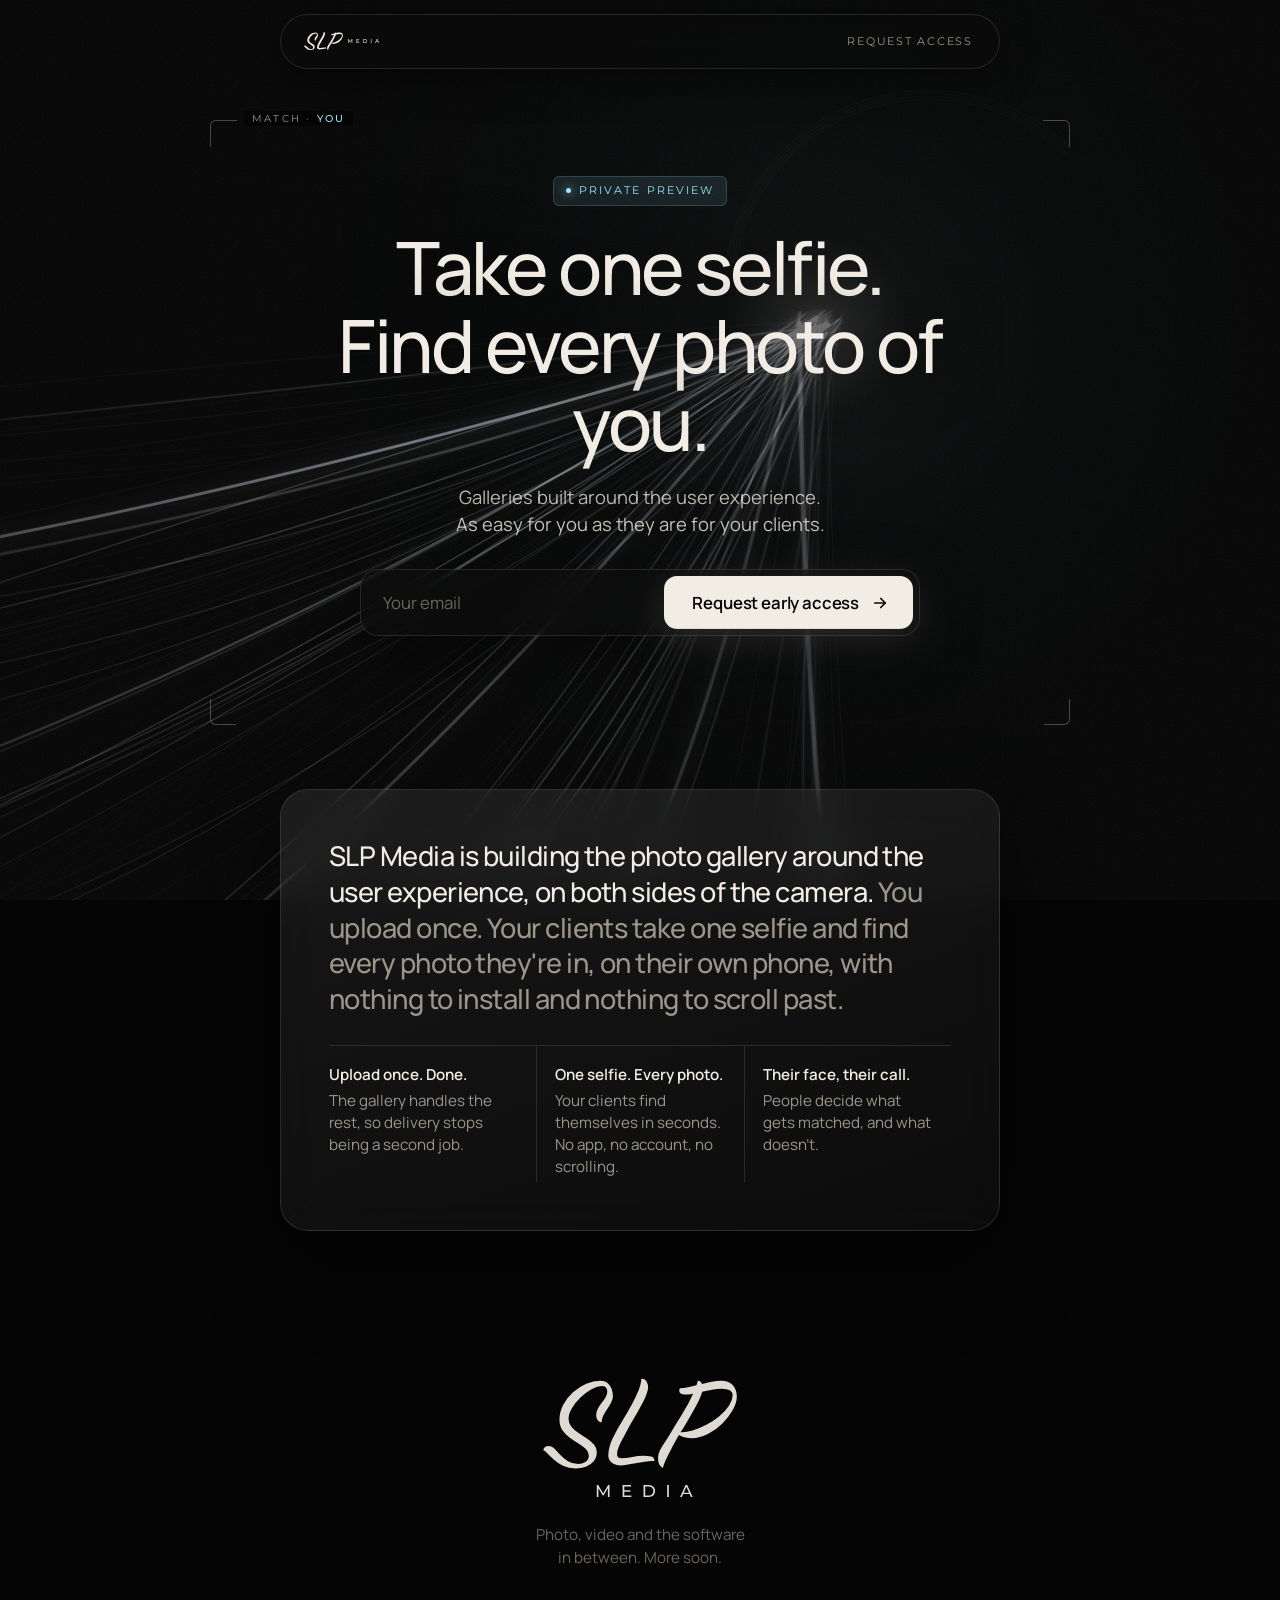
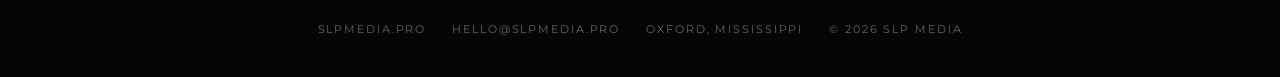
==== commit c1f593ab: "Store every early-access signup in Supabase The hero form now inserts the email into early_access_si" ====
--- a/index.html
+++ b/index.html
@@ -333,8 +333,13 @@
   const btn = document.getElementById('access-submit');
   const label = btn.querySelector('span');
   const email = document.getElementById('access-email');
+  // Every signup is stored in the slp-gallery Supabase project (table
+  // early_access_signups). The publishable key can only INSERT there, and
+  // only one row per email, so it is safe to ship in the page.
+  const store = { url: 'https://udkfrzzaxwtmvamevnfl.supabase.co/rest/v1/early_access_signups', key: 'sb_publishable_-unHFs8_KCAN81Vvyg85Dg_1G2EsIvG' };
   const fallback = 'That didn\u2019t send. Email <a href="mailto:hello@slpmedia.pro?subject=SLP%20Media%20early%20access">hello@slpmedia.pro</a> instead.';
 
+  const finish = () => { form.innerHTML = '<p class="done"><svg viewBox="0 0 24 24" fill="none" stroke="currentColor" stroke-width="2.4" stroke-linecap="round" stroke-linejoin="round" aria-hidden="true"><path d="M5 12.5l4.5 4.5L19 7.5"/></svg>You\u2019re on the list. We\u2019ll be in touch.</p>'; };
   document.getElementById('nav-access').addEventListener('click', function (e) {
     e.preventDefault();
     form.scrollIntoView({ behavior: 'smooth', block: 'center' });
@@ -350,22 +355,33 @@
       return;
     }
     btn.disabled = true; label.textContent = 'Sending'; note.textContent = '';
-    try {
-      const res = await fetch(form.action, {
-        method: 'POST',
-        headers: { 'Content-Type': 'application/json', 'Accept': 'application/json' },
-        body: JSON.stringify({
-          access_key: form.access_key.value,
-          subject: form.subject.value,
-          from_name: form.from_name.value,
-          email: value,
-          page: location.href,
-          botcheck: form.botcheck.checked ? 'yes' : ''
-        })
-      });
+    if (form.botcheck.checked) { finish(); return; }   // honeypot: pretend it worked, store nothing
+    // Save the row and send the notification email in parallel. The signup
+    // counts if either lands; a 409 from the store means the email is
+    // already on the list, which is a success too.
+    const save = fetch(store.url, {
+      method: 'POST',
+      headers: { 'Content-Type': 'application/json', 'apikey': store.key, 'Prefer': 'return=minimal' },
+      body: JSON.stringify({ email: value, page: location.href, user_agent: navigator.userAgent.slice(0, 512) })
+    }).then(res => { if (!(res.ok || res.status === 409)) throw new Error('store ' + res.status); });
+    const notify = fetch(form.action, {
+      method: 'POST',
+      headers: { 'Content-Type': 'application/json', 'Accept': 'application/json' },
+      body: JSON.stringify({
+        access_key: form.access_key.value,
+        subject: form.subject.value,
+        from_name: form.from_name.value,
+        email: value,
+        page: location.href
+      })
+    }).then(async res => {
       const data = await res.json().catch(() => ({}));
       if (!res.ok || !data.success) throw new Error(data.message || 'send failed');
-      form.innerHTML = '<p class="done"><svg viewBox="0 0 24 24" fill="none" stroke="currentColor" stroke-width="2.4" stroke-linecap="round" stroke-linejoin="round" aria-hidden="true"><path d="M5 12.5l4.5 4.5L19 7.5"/></svg>You\u2019re on the list. We\u2019ll be in touch.</p>';
+    });
+    try {
+      const results = await Promise.allSettled([save, notify]);
+      if (!results.some(r => r.status === 'fulfilled')) throw results[0].reason;
+      finish();
     } catch (err) {
       btn.disabled = false; label.textContent = 'Request early access';
       note.innerHTML = fallback;
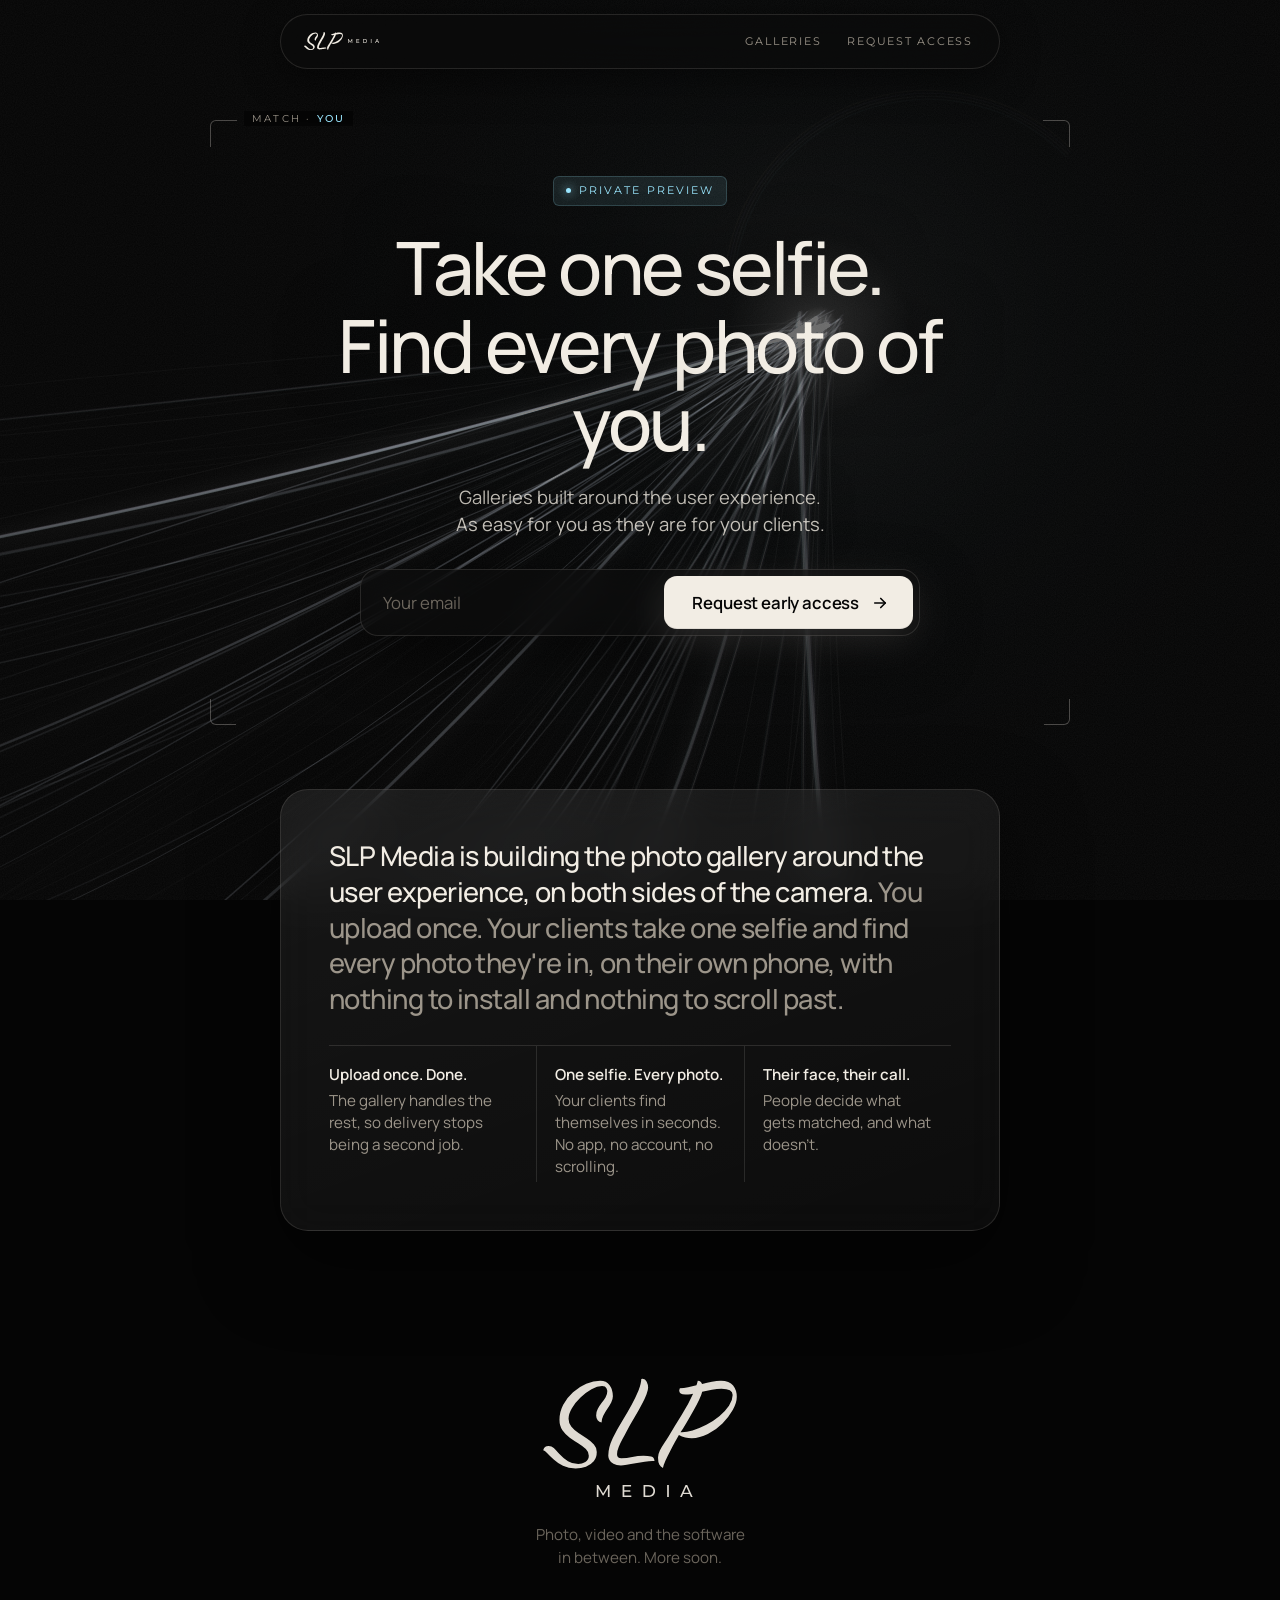
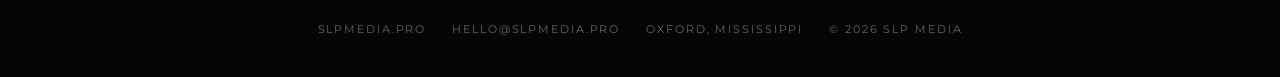
==== commit f4abb7ac: "Galleries tab: the page where a studio creates its own system A second page, /galleries, for a compa" ====
--- a/index.html
+++ b/index.html
@@ -22,249 +22,7 @@
 <link rel="preconnect" href="https://fonts.googleapis.com">
 <link rel="preconnect" href="https://fonts.gstatic.com" crossorigin>
 <link rel="stylesheet" href="https://fonts.googleapis.com/css2?family=Manrope:wght@400;500;600&family=Montserrat:wght@500&display=swap">
-<style>
-  :root {
-    color-scheme: dark;
-    --ink: #050505;
-    --paper: #F2EDE4;
-    --muted: #9C958A;
-    --dim: #6B655C;
-    --glass: rgba(255, 255, 255, 0.055);
-    --glass-strong: rgba(255, 255, 255, 0.09);
-    --edge: rgba(242, 237, 228, 0.12);
-    --edge-strong: rgba(242, 237, 228, 0.28);
-    --prism-a: #9BE7FF;
-    --prism-b: #C9B3FF;
-    --sans: "Manrope", "Avenir Next", "Segoe UI", system-ui, sans-serif;
-    --label: "Montserrat", "Avenir Next", "Segoe UI", system-ui, sans-serif;
-    --gutter: clamp(16px, 4vw, 40px);
-  }
-  * { box-sizing: border-box; }
-  html { background: var(--ink); }
-  body {
-    margin: 0;
-    background: var(--ink);
-    color: var(--paper);
-    font-family: var(--sans);
-    font-size: 16px;
-    line-height: 1.5;
-    -webkit-font-smoothing: antialiased;
-    overflow-x: hidden;
-    min-height: 100%;
-  }
-  a { color: inherit; text-decoration: none; }
-  a:focus-visible, button:focus-visible { outline: 2px solid var(--prism-a); outline-offset: 4px; border-radius: 999px; }
-  ::selection { background: rgba(155, 231, 255, 0.35); color: #fff; }
-
-  /* ---- background ---- */
-  #trails {
-    position: fixed; inset: 0; width: 100%; height: 100%;
-    display: block; z-index: 0; pointer-events: none;
-  }
-  .grain {
-    position: fixed; inset: 0; z-index: 1; pointer-events: none; opacity: 0.045;
-    background-image: url("data:image/svg+xml;utf8,<svg xmlns='http://www.w3.org/2000/svg' width='160' height='160'><filter id='n'><feTurbulence type='fractalNoise' baseFrequency='0.9' numOctaves='2' stitchTiles='stitch'/><feColorMatrix values='0 0 0 0 1 0 0 0 0 1 0 0 0 0 1 0 0 0 1 0'/></filter><rect width='160' height='160' filter='url(%23n)'/></svg>");
-    background-size: 160px 160px;
-  }
-
-  /* ---- nav ---- */
-  .nav {
-    position: fixed; top: 0; left: 0; right: 0; z-index: 10;
-    padding: calc(14px + env(safe-area-inset-top, 0px)) var(--gutter) 0;
-    display: flex; justify-content: center;
-  }
-  .pill {
-    width: min(720px, 100%);
-    display: flex; align-items: center; justify-content: space-between; gap: 16px;
-    padding: 10px 14px 10px 20px;
-    border-radius: 999px;
-    background: rgba(12, 12, 12, 0.55);
-    border: 1px solid var(--edge);
-    backdrop-filter: blur(18px) saturate(1.2);
-    -webkit-backdrop-filter: blur(18px) saturate(1.2);
-    box-shadow: 0 10px 40px rgba(0, 0, 0, 0.45);
-  }
-  .wordmark { height: 30px; width: auto; display: block; color: var(--paper); }
-  .nav-link {
-    font-family: var(--label); font-size: 11px; letter-spacing: 0.16em; text-transform: uppercase;
-    color: var(--muted); padding: 8px 12px; border-radius: 999px; white-space: nowrap;
-    transition: color 200ms ease, background-color 200ms ease;
-  }
-  .nav-link:hover { color: var(--paper); background: var(--glass); }
-
-  /* ---- page ---- */
-  main { position: relative; z-index: 2; }
-  .hero {
-    min-height: 82vh;
-    display: flex; align-items: center; justify-content: center;
-    padding: calc(120px + env(safe-area-inset-top, 0px)) var(--gutter) 64px;
-    text-align: center;
-  }
-  .frame {
-    position: relative;
-    padding: clamp(28px, 6vw, 56px) clamp(20px, 6vw, 64px);
-    max-width: 860px;
-    display: flex; flex-direction: column; align-items: center; gap: 22px;
-  }
-  /* face-detect brackets */
-  .frame::before, .frame::after, .frame .b1, .frame .b2 {
-    content: ""; position: absolute; width: 26px; height: 26px;
-    border: 1.5px solid var(--edge-strong); pointer-events: none;
-    opacity: 0; transform: scale(1.12); transform-origin: center;
-    animation: lock 1100ms cubic-bezier(.2,.8,.2,1) 250ms forwards;
-  }
-  .frame::before { top: 0; left: 0; border-right: 0; border-bottom: 0; border-top-left-radius: 6px; transform-origin: bottom right; }
-  .frame::after  { top: 0; right: 0; border-left: 0; border-bottom: 0; border-top-right-radius: 6px; transform-origin: bottom left; }
-  .frame .b1     { bottom: 0; left: 0; border-right: 0; border-top: 0; border-bottom-left-radius: 6px; transform-origin: top right; }
-  .frame .b2     { bottom: 0; right: 0; border-left: 0; border-top: 0; border-bottom-right-radius: 6px; transform-origin: top left; }
-  @keyframes lock {
-    0%   { opacity: 0; transform: scale(1.12) translate(0, 0); }
-    60%  { opacity: 1; }
-    100% { opacity: 1; transform: scale(1) translate(0, 0); }
-  }
-  .match {
-    position: absolute; top: -9px; left: 34px;
-    font-family: var(--label); font-size: 10px; letter-spacing: 0.22em; text-transform: uppercase;
-    color: var(--muted); background: var(--ink); padding: 0 8px;
-    opacity: 0; animation: fade 700ms ease 1100ms forwards;
-  }
-  .match b { color: var(--prism-a); font-weight: 500; }
-  @keyframes fade { to { opacity: 1; } }
-
-  .chip {
-    display: inline-flex; align-items: center; gap: 8px;
-    font-family: var(--label); font-size: 10.5px; letter-spacing: 0.2em; text-transform: uppercase;
-    color: var(--prism-a);
-    padding: 6px 12px; border-radius: 6px;
-    background: rgba(155, 231, 255, 0.10); border: 1px solid rgba(155, 231, 255, 0.18);
-  }
-  .chip i { width: 5px; height: 5px; border-radius: 50%; background: var(--prism-a); box-shadow: 0 0 10px var(--prism-a); }
-  h1 {
-    margin: 0;
-    font-weight: 500;
-    font-size: clamp(2.1rem, 6.4vw, 4.6rem);
-    line-height: 1.06;
-    letter-spacing: -0.035em;
-    text-wrap: balance;
-    text-shadow: 0 0 60px rgba(0, 0, 0, 0.9);
-  }
-  .sub {
-    margin: 0; max-width: 34ch;
-    color: rgba(242, 237, 228, 0.8); font-size: clamp(1rem, 1.6vw, 1.15rem); line-height: 1.5;
-    text-wrap: balance; text-shadow: 0 0 24px rgba(5, 5, 5, 0.95), 0 0 48px rgba(5, 5, 5, 0.9);
-  }
-  .access {
-    width: min(560px, 100%); margin-top: 8px;
-    display: flex; flex-direction: column; align-items: center; gap: 12px;
-  }
-  .access .row {
-    display: flex; width: 100%; gap: 8px; padding: 6px;
-    border-radius: 18px;
-    background: rgba(12, 12, 12, 0.62);
-    border: 1px solid var(--edge);
-    backdrop-filter: blur(18px);
-    -webkit-backdrop-filter: blur(18px);
-    box-shadow: 0 18px 60px rgba(0, 0, 0, 0.45);
-    transition: border-color 200ms ease;
-  }
-  .access .row:focus-within { border-color: var(--edge-strong); }
-  .access input[type="email"] {
-    flex: 1 1 auto; min-width: 0;
-    background: transparent; border: 0; outline: none;
-    color: var(--paper); font: inherit; font-size: 1.05rem;
-    padding: 12px 16px;
-  }
-  .access input[type="email"]::placeholder { color: var(--dim); }
-  .access input[type="email"]:focus-visible { outline: none; }
-  .hp { position: absolute; left: -9999px; width: 1px; height: 1px; opacity: 0; }
-  .sr { position: absolute; width: 1px; height: 1px; overflow: hidden; clip: rect(0 0 0 0); white-space: nowrap; }
-  .cta {
-    flex: 0 0 auto;
-    display: inline-flex; align-items: center; justify-content: center; gap: 12px;
-    background: var(--paper); color: var(--ink); border: 0; cursor: pointer;
-    font: inherit; font-weight: 600; font-size: 1.05rem; letter-spacing: -0.01em;
-    padding: 14px 24px 14px 28px; border-radius: 13px;
-    box-shadow: 0 10px 40px rgba(242, 237, 228, 0.14), inset 0 -1px 0 rgba(0,0,0,0.08);
-    transition: transform 220ms cubic-bezier(.2,.8,.2,1), box-shadow 220ms ease, opacity 200ms ease;
-  }
-  .cta svg { width: 18px; height: 18px; transition: transform 220ms cubic-bezier(.2,.8,.2,1); }
-  .cta:hover { transform: translateY(-1px); box-shadow: 0 16px 50px rgba(242, 237, 228, 0.22), inset 0 -1px 0 rgba(0,0,0,0.08); }
-  .cta:hover svg { transform: translateX(4px); }
-  .cta:active { transform: translateY(0); }
-  .cta:disabled { opacity: 0.7; cursor: default; transform: none; }
-  .cta:focus-visible { outline: 2px solid var(--prism-a); outline-offset: 3px; border-radius: 13px; }
-  .note {
-    margin: 0; min-height: 1.4em; font-size: 0.92rem; color: var(--muted);
-    text-shadow: 0 0 20px rgba(5, 5, 5, 0.95);
-  }
-  .note a { color: var(--paper); border-bottom: 1px solid var(--edge-strong); }
-  .done {
-    display: inline-flex; align-items: center; gap: 10px;
-    padding: 14px 22px; border-radius: 13px;
-    background: rgba(155, 231, 255, 0.10); border: 1px solid rgba(155, 231, 255, 0.22);
-    color: var(--paper); font-weight: 500; font-size: 1.05rem;
-  }
-  .done svg { width: 18px; height: 18px; color: var(--prism-a); }
-  @media (max-width: 560px) {
-    .access .row { flex-direction: column; }
-    .access input[type="email"] { text-align: center; padding: 14px 16px; }
-    .cta { width: 100%; }
-  }
-
-  /* ---- mission card ---- */
-  .card-wrap { display: flex; justify-content: center; padding: 0 var(--gutter) 24px; }
-  .card {
-    width: min(720px, 100%);
-    padding: clamp(28px, 5vw, 48px);
-    border-radius: 28px;
-    background: linear-gradient(160deg, rgba(255,255,255,0.075), rgba(255,255,255,0.03));
-    border: 1px solid var(--edge);
-    backdrop-filter: blur(22px);
-    -webkit-backdrop-filter: blur(22px);
-    box-shadow: 0 30px 80px rgba(0, 0, 0, 0.5);
-    display: flex; flex-direction: column; gap: 28px;
-  }
-  .card p {
-    margin: 0;
-    font-size: clamp(1.25rem, 2.3vw, 1.7rem); font-weight: 500;
-    line-height: 1.32; letter-spacing: -0.02em; text-wrap: pretty;
-  }
-  .card p span { color: var(--muted); }
-  .principles {
-    display: grid; grid-template-columns: repeat(3, minmax(0, 1fr)); gap: 0;
-    border-top: 1px solid var(--edge);
-  }
-  .principles div {
-    padding: 18px 18px 4px 0; font-size: 0.95rem; color: var(--muted); line-height: 1.45;
-    border-left: 1px solid var(--edge); padding-left: 18px;
-  }
-  .principles div:first-child { border-left: 0; padding-left: 0; }
-  .principles div b { display: block; color: var(--paper); font-weight: 600; margin-bottom: 4px; }
-  @media (max-width: 640px) {
-    .principles { grid-template-columns: 1fr; }
-    .principles div { border-left: 0; padding-left: 0; padding-top: 16px; border-top: 1px solid var(--edge); }
-    .principles div:first-child { border-top: 0; }
-  }
-
-  /* ---- sign-off ---- */
-  .signoff {
-    display: flex; flex-direction: column; align-items: center; gap: 18px;
-    padding: 96px var(--gutter) 40px; text-align: center;
-  }
-  .stacked { width: min(220px, 60vw); height: auto; color: var(--paper); opacity: 0.92; }
-  .signoff p { margin: 0; color: var(--dim); font-size: 0.95rem; max-width: 36ch; text-wrap: balance; }
-  footer {
-    display: flex; flex-wrap: wrap; justify-content: center; gap: 10px 26px;
-    padding: 12px var(--gutter) calc(40px + env(safe-area-inset-bottom, 0px));
-    font-family: var(--label); font-size: 10.5px; letter-spacing: 0.18em; text-transform: uppercase; color: var(--dim);
-  }
-  footer a:hover { color: var(--paper); }
-
-  @media (prefers-reduced-motion: reduce) {
-    .frame::before, .frame::after, .frame .b1, .frame .b2, .match { animation: none; opacity: 1; transform: none; }
-    .cta, .cta svg, .access .row { transition: none; }
-  }
-</style>
+<link rel="stylesheet" href="/site.css">
 </head>
 <body>
 <canvas id="trails" aria-hidden="true"></canvas>
@@ -273,7 +31,10 @@
 <header class="nav">
   <div class="pill">
     <a href="#top" aria-label="SLP Media home"><svg class="wordmark" role="img" aria-label="SLP Media" xmlns="http://www.w3.org/2000/svg" viewBox="0 0 1082 400" fill="currentColor"><path fill="currentColor"  d="M126.69039145907473 320.0Q107.47330960854092 320.0 92.95373665480426 312.9537366548043Q78.4341637010676 305.9074733096086 68.1850533807829 296.2989323843417Q57.93594306049822 286.69039145907476 50.88967971530249 279.2170818505339Q43.84341637010676 271.74377224199293 40.0 271.3167259786477Q41.70818505338078 265.7651245551601 44.91103202846975 262.7758007117438Q48.113879003558715 259.78647686832744 54.519572953736656 259.78647686832744Q62.63345195729537 259.78647686832744 68.3985765124555 265.338078291815Q74.16370106761565 270.8896797153025 82.70462633451957 280.711743772242Q94.66192170818505 293.52313167259786 106.40569395017793 300.9964412811388Q118.14946619217082 308.46975088967974 133.95017793594306 308.46975088967974Q143.77224199288256 308.46975088967974 152.9537366548043 302.7046263345196Q162.135231316726 296.93950177935943 162.135231316726 286.2633451957295Q162.135231316726 276.01423487544486 154.23487544483987 268.3274021352313Q146.33451957295372 260.6405693950178 134.59074733096085 253.38078291814946Q122.84697508896798 246.12099644128114 111.1032028469751 237.79359430604984Q99.35943060498221 229.46619217081852 91.45907473309609 217.93594306049823Q83.55871886120997 206.40569395017795 83.55871886120997 189.75088967971533Q83.55871886120997 168.39857651245552 93.59430604982207 149.39501779359432Q103.62989323843416 130.39145907473312 119.85765124555161 115.87188612099646Q136.08540925266905 101.35231316725981 155.30249110320284 93.23843416370109Q174.51957295373666 85.12455516014236 192.8825622775801 85.12455516014236Q209.1103202846975 85.12455516014236 217.864768683274 97.08185053380784Q226.61921708185054 109.03914590747331 226.61921708185054 126.97508896797154Q226.61921708185054 134.66192170818508 222.135231316726 143.202846975089Q217.65124555160142 151.7437722419929 211.4590747330961 160.71174377224202Q205.26690391459076 169.6797153024911 200.78291814946618 178.8612099644128Q196.29893238434164 188.0427046263345 196.29893238434164 197.01067615658366Q189.89323843416372 197.01067615658366 185.83629893238435 191.2455516014235Q181.77935943060498 185.48042704626334 181.77935943060498 178.64768683274022Q181.77935943060498 168.82562277580072 186.26334519572953 160.4982206405694Q190.7473309608541 152.17081850533808 196.72597864768684 144.48398576512454Q202.7046263345196 136.79715302491104 207.18861209964416 129.11032028469754Q211.6725978647687 121.423487544484 211.6725978647687 112.45551601423489Q211.6725978647687 110.7473309608541 209.32384341637012 105.19572953736656Q206.97508896797154 99.64412811387902 197.58007117437722 99.64412811387902Q184.76868327402136 99.64412811387902 169.39501779359432 108.18505338078293Q154.02135231316726 116.72597864768684 139.9288256227758 130.1779359430605Q125.83629893238435 143.62989323843416 116.86832740213524 158.7900355871886Q107.90035587188612 173.95017793594306 107.90035587188612 186.76156583629893Q107.90035587188612 199.14590747330962 115.58718861209964 208.5409252669039Q123.27402135231316 217.93594306049823 134.59074733096085 225.40925266903915Q145.90747330960855 232.88256227758006 157.01067615658366 240.1423487544484Q168.11387900355874 247.40213523131672 175.80071174377224 255.94306049822063Q183.48754448398577 264.48398576512454 183.48754448398577 276.01423487544486Q183.48754448398577 290.9608540925267 175.37366548042706 300.78291814946624Q167.25978647686833 310.60498220640574 154.44839857651246 315.3024911032029Q141.6370106761566 320.0 126.69039145907473 320.0Z"/><path fill="currentColor"  d="M247.97153024911034 312.3131672597865Q235.58718861209965 312.3131672597865 228.11387900355874 307.82918149466195Q220.6405693950178 303.3451957295374 217.43772241992883 297.15302491103205Q214.23487544483987 290.9608540925267 214.23487544483987 285.83629893238435Q214.23487544483987 264.48398576512454 226.40569395017795 238.8612099644128Q238.57651245551602 213.23843416370107 254.37722419928826 188.0427046263345Q265.05338078291817 170.96085409252672 276.15658362989325 150.6761565836299Q287.2597864768683 130.39145907473312 294.9466192170819 111.8149466192171Q302.6334519572954 93.23843416370107 302.6334519572954 80.85409252669041Q305.19572953736656 80.0 306.47686832740214 80.0Q313.3096085409253 80.0 317.15302491103205 88.11387900355872Q320.9964412811388 96.22775800711744 320.9964412811388 103.06049822064057Q320.9964412811388 109.89323843416372 316.7259786476868 121.2099644128114Q312.4555160142349 132.52669039145908 305.6227758007118 145.76512455516016Q296.2277580071175 164.12811387900356 284.270462633452 183.98576512455517Q272.3131672597865 203.84341637010678 262.491103202847 222.2064056939502Q259.0747330960854 229.0391459074733 253.09608540925268 239.9288256227758Q247.11743772241994 250.8185053380783 242.41992882562278 262.135231316726Q237.72241992882564 273.4519572953737 237.72241992882564 281.9928825622776Q237.72241992882564 292.6690391459075 249.25266903914593 292.6690391459075Q263.7722419928826 292.6690391459075 278.50533807829186 289.2526690391459Q293.2384341637011 285.83629893238435 308.61209964412814 285.83629893238435Q320.14234875444845 285.83629893238435 328.896797153025 287.97153024911034Q337.65124555160145 290.10676156583634 338.0782918149466 300.355871886121Q336.79715302491104 299.92882562277583 335.30249110320284 299.92882562277583Q333.80782918149464 299.92882562277583 332.09964412811394 299.92882562277583Q323.9857651245552 299.92882562277583 311.8149466192171 301.8505338078292Q299.644128113879 303.7722419928826 287.0462633451957 306.12099644128114Q274.4483985765125 308.46975088967974 263.7722419928826 310.3914590747331Q253.09608540925268 312.3131672597865 247.97153024911034 312.3131672597865Z"/><path fill="currentColor"  d="M360.71174377224196 318.7188612099644Q354.30604982206404 315.30249110320284 350.88967971530246 309.3238434163701Q347.4733096085409 303.3451957295374 347.4733096085409 290.9608540925267Q347.4733096085409 281.9928825622776 352.3843416370106 271.9572953736655Q357.2953736654804 261.9217081850534 363.9145907473309 252.3131672597865Q370.53380782918146 242.7046263345196 375.2313167259786 235.01779359430606Q392.7402135231317 205.97864768683274 411.1032028469751 176.51245551601426Q429.4661921708185 147.04626334519574 441.423487544484 120.14234875444842Q438.0071174377224 120.9964412811388 434.80427046263344 121.2099644128114Q431.6014234875445 121.423487544484 428.1850533807829 121.85053380782918Q426.47686832740214 122.27758007117438 424.55516014234877 122.27758007117438Q422.63345195729534 122.27758007117438 420.9252669039146 122.27758007117438Q411.9572953736655 122.27758007117438 408.11387900355874 119.28825622775801Q404.2704626334519 116.29893238434164 404.2704626334519 112.02846975088968Q404.2704626334519 110.3202846975089 404.9110320284697 108.82562277580071Q405.5516014234875 107.33096085409252 405.9786476868327 105.62277580071176Q416.6548042704626 104.76868327402136 427.9715302491103 102.63345195729538Q439.288256227758 100.4982206405694 450.39145907473306 97.50889679715303Q451.2455516014235 94.51957295373666 452.3131672597865 91.3167259786477Q453.38078291814946 88.11387900355874 453.80782918149464 85.12455516014236Q458.932384341637 85.12455516014236 461.49466192170814 87.90035587188613Q464.0569395017793 90.6761565836299 465.3380782918149 94.09252669039148Q479.0035587188612 90.6761565836299 491.81494661921704 88.11387900355872Q504.62633451957294 85.55160142348754 515.729537366548 85.55160142348754Q538.7900355871886 85.55160142348754 548.6120996441282 98.14946619217082Q558.4341637010676 110.7473309608541 558.4341637010676 128.25622775800713Q558.4341637010676 144.05693950177937 547.9715302491104 163.06049822064057Q537.508896797153 182.0640569395018 520.0 199.57295373665482Q502.49110320284694 217.08185053380782 480.9252669039146 228.18505338078293Q459.3594306049822 239.28825622775804 437.58007117437717 239.28825622775804Q429.0391459074733 239.28825622775804 420.2846975088968 237.15302491103205Q411.53024911032026 235.01779359430606 403.4163701067615 230.3202846975089Q397.864768683274 240.1423487544484 392.0996441281138 250.6049822064057Q386.3345195729537 261.067615658363 381.20996441281136 271.3167259786477Q373.0960854092526 286.69039145907476 367.3309608540925 299.7153024911032Q361.56583629893237 312.7402135231317 360.71174377224196 318.7188612099644ZM407.6868327402135 223.06049822064057Q421.7793594306049 223.91459074733098 439.9288256227758 218.57651245551602Q458.0782918149466 213.23843416370107 476.8683274021352 203.41637010676158Q495.6583629893238 193.59430604982208 511.67259786476865 180.355871886121Q527.6868327402135 167.11743772241994 537.508896797153 152.3843416370107Q547.3309608540925 137.65124555160145 547.3309608540925 123.13167259786479Q547.3309608540925 106.47686832740214 517.4377224199288 106.47686832740214Q505.0533807829181 106.47686832740214 491.81494661921704 109.03914590747331Q478.57651245551597 111.60142348754448 465.7651245551601 114.59074733096085Q464.0569395017793 122.70462633451959 457.6512455516014 136.15658362989325Q451.2455516014235 149.6085409252669 442.9181494661922 164.55516014234877Q434.5907473309608 179.50177935943063 426.90391459074726 192.5266903914591Q419.21708185053376 205.55160142348757 414.51957295373666 213.23843416370107Z"/><path fill="currentColor"  d="M628.4341637010676 225.9V174.10000000000002H634.504179627304L657.7088242207658 213.23089606035205H654.4805819743283L677.4237454278069 174.10000000000002H683.4937613540433L683.556255067371 225.9H676.451820867874L676.3893271545462 185.30758843252306H678.0437202811179L657.6578367941104 219.63639312657168H654.2700882610005L633.6852173473375 185.30758843252306H635.5385979005647V225.9Z"/><path fill="currentColor"  d="M739.8041637010676 225.9V174.10000000000002H776.3653430807826V180.50549706621962H747.1585727538757V219.49450293378038H777.4128493674549V225.9ZM746.5385979005647 202.73325481978208V196.45274518021796H773.1603305074381V202.73325481978208Z"/><path fill="currentColor"  d="M830.0841637010676 225.9V174.10000000000002H851.8814436675386Q860.2204310941942 174.10000000000002 866.5186653775136 177.3732594300084Q872.8168996608329 180.64651886001678 876.3458870874883 186.46127200335292Q879.8748745141438 192.27602514668902 879.8748745141438 200.0Q879.8748745141438 207.72397485331098 876.3458870874883 213.5387279966471Q872.8168996608329 219.35348113998324 866.5186653775136 222.62674056999163Q860.2204310941942 225.9 851.8814436675386 225.9ZM837.4385727538756 219.49450293378038H851.4834688142276Q857.9016196943618 219.49450293378038 862.5914859977985 217.03118063704946Q867.2813523012352 214.56785834031854 869.8696620246217 210.17974518021794Q872.457971748008 205.79163202011736 872.457971748008 200.0Q872.457971748008 194.1458742665549 869.8696620246217 189.7890079631182Q867.2813523012352 185.4321416596815 862.5914859977985 182.96881936295057Q857.9016196943618 180.50549706621962 851.4834688142276 180.50549706621962H837.4385727538756Z"/><path fill="currentColor"  d="M931.9081637010677 225.9V174.10000000000002H939.2625727538757V225.9Z"/><path fill="currentColor"  d="M987.6845316809502 225.9 1011.1720882610005 174.10000000000002H1018.4640036004807L1042.0140538938588 225.9H1034.2501637010675L1013.2919122341773 178.22120452640402H1016.2816859139762L995.3234344470859 225.9ZM997.6648242207657 212.97322967309304 999.7171922006484 207.00518860016766H1028.8450002475888L1030.9598619407993 212.97322967309304Z"/></svg></a>
-    <a class="nav-link" href="#access" id="nav-access">Request access</a>
+    <nav class="nav-links" aria-label="Site">
+      <a class="nav-link" href="/galleries">Galleries</a>
+      <a class="nav-link" href="#access" id="nav-access">Request access</a>
+    </nav>
   </div>
 </header>
 
@@ -333,13 +94,8 @@
   const btn = document.getElementById('access-submit');
   const label = btn.querySelector('span');
   const email = document.getElementById('access-email');
-  // Every signup is stored in the slp-gallery Supabase project (table
-  // early_access_signups). The publishable key can only INSERT there, and
-  // only one row per email, so it is safe to ship in the page.
-  const store = { url: 'https://udkfrzzaxwtmvamevnfl.supabase.co/rest/v1/early_access_signups', key: 'sb_publishable_-unHFs8_KCAN81Vvyg85Dg_1G2EsIvG' };
   const fallback = 'That didn\u2019t send. Email <a href="mailto:hello@slpmedia.pro?subject=SLP%20Media%20early%20access">hello@slpmedia.pro</a> instead.';
 
-  const finish = () => { form.innerHTML = '<p class="done"><svg viewBox="0 0 24 24" fill="none" stroke="currentColor" stroke-width="2.4" stroke-linecap="round" stroke-linejoin="round" aria-hidden="true"><path d="M5 12.5l4.5 4.5L19 7.5"/></svg>You\u2019re on the list. We\u2019ll be in touch.</p>'; };
   document.getElementById('nav-access').addEventListener('click', function (e) {
     e.preventDefault();
     form.scrollIntoView({ behavior: 'smooth', block: 'center' });
@@ -355,33 +111,22 @@
       return;
     }
     btn.disabled = true; label.textContent = 'Sending'; note.textContent = '';
-    if (form.botcheck.checked) { finish(); return; }   // honeypot: pretend it worked, store nothing
-    // Save the row and send the notification email in parallel. The signup
-    // counts if either lands; a 409 from the store means the email is
-    // already on the list, which is a success too.
-    const save = fetch(store.url, {
-      method: 'POST',
-      headers: { 'Content-Type': 'application/json', 'apikey': store.key, 'Prefer': 'return=minimal' },
-      body: JSON.stringify({ email: value, page: location.href, user_agent: navigator.userAgent.slice(0, 512) })
-    }).then(res => { if (!(res.ok || res.status === 409)) throw new Error('store ' + res.status); });
-    const notify = fetch(form.action, {
-      method: 'POST',
-      headers: { 'Content-Type': 'application/json', 'Accept': 'application/json' },
-      body: JSON.stringify({
-        access_key: form.access_key.value,
-        subject: form.subject.value,
-        from_name: form.from_name.value,
-        email: value,
-        page: location.href
-      })
-    }).then(async res => {
+    try {
+      const res = await fetch(form.action, {
+        method: 'POST',
+        headers: { 'Content-Type': 'application/json', 'Accept': 'application/json' },
+        body: JSON.stringify({
+          access_key: form.access_key.value,
+          subject: form.subject.value,
+          from_name: form.from_name.value,
+          email: value,
+          page: location.href,
+          botcheck: form.botcheck.checked ? 'yes' : ''
+        })
+      });
       const data = await res.json().catch(() => ({}));
       if (!res.ok || !data.success) throw new Error(data.message || 'send failed');
-    });
-    try {
-      const results = await Promise.allSettled([save, notify]);
-      if (!results.some(r => r.status === 'fulfilled')) throw results[0].reason;
-      finish();
+      form.innerHTML = '<p class="done"><svg viewBox="0 0 24 24" fill="none" stroke="currentColor" stroke-width="2.4" stroke-linecap="round" stroke-linejoin="round" aria-hidden="true"><path d="M5 12.5l4.5 4.5L19 7.5"/></svg>You\u2019re on the list. We\u2019ll be in touch.</p>';
     } catch (err) {
       btn.disabled = false; label.textContent = 'Request early access';
       note.innerHTML = fallback;
@@ -389,125 +134,6 @@
   });
 })();
 </script>
-<script>
-(function () {
-  const c = document.getElementById('trails');
-  const ctx = c.getContext('2d');
-  const reduce = window.matchMedia('(prefers-reduced-motion: reduce)').matches;
-  let W = 0, H = 0, dpr = 1, trails = [], t0 = performance.now();
-  let mx = 0, my = 0, tx = 0, ty = 0;
-
-  // deterministic pseudo-random so the composition is stable between loads
-  let seed = 20260917;
-  const rnd = () => { seed = (seed * 1664525 + 1013904223) % 4294967296; return seed / 4294967296; };
-
-  function make() {
-    trails = [];
-    const vp = { x: W * 0.64, y: H * 0.36 };          // vanishing point, upper right of centre
-    const n = W < 700 ? 54 : 96;
-    for (let i = 0; i < n; i++) {
-      const side = rnd();
-      // start off-screen along the left edge or bottom edge
-      const sx = side < 0.6 ? -W * 0.15 : rnd() * W * 0.7;
-      const sy = side < 0.6 ? H * (0.45 + rnd() * 0.75) : H * 1.15;
-      const spread = (rnd() - 0.5) * 0.06;
-      const ex = vp.x + (rnd() - 0.5) * W * 0.04;
-      const ey = vp.y + (rnd() - 0.5) * H * 0.03;
-      const cx = sx + (ex - sx) * (0.45 + rnd() * 0.2) + spread * W;
-      const cy = sy + (ey - sy) * (0.25 + rnd() * 0.2) + (rnd() - 0.5) * H * 0.12;
-      const thick = rnd();
-      trails.push({
-        sx, sy, cx, cy, ex, ey,
-        w: thick > 0.9 ? 2.2 + rnd() * 2.2 : thick > 0.6 ? 0.9 + rnd() * 0.9 : 0.35 + rnd() * 0.5,
-        a: thick > 0.9 ? 0.55 : thick > 0.6 ? 0.28 : 0.12,
-        phase: rnd() * Math.PI * 2, speed: 0.15 + rnd() * 0.35,
-        hue: rnd()
-      });
-    }
-  }
-
-  function resize() {
-    dpr = Math.min(window.devicePixelRatio || 1, 2);
-    W = window.innerWidth; H = window.innerHeight;
-    c.width = Math.round(W * dpr); c.height = Math.round(H * dpr);
-    ctx.setTransform(dpr, 0, 0, dpr, 0, 0);
-    seed = 20260917; make(); draw(0);
-  }
-
-  function stroke(tr, dx, dy, color, alpha, width) {
-    ctx.beginPath();
-    ctx.moveTo(tr.sx + dx, tr.sy + dy);
-    ctx.quadraticCurveTo(tr.cx + dx, tr.cy + dy, tr.ex + dx, tr.ey + dy);
-    ctx.strokeStyle = color; ctx.globalAlpha = alpha; ctx.lineWidth = width; ctx.stroke();
-  }
-
-  function draw(t) {
-    ctx.globalCompositeOperation = 'source-over';
-    ctx.globalAlpha = 1;
-    ctx.fillStyle = '#050505'; ctx.fillRect(0, 0, W, H);
-    const ox = tx, oy = ty;
-    const vp = { x: W * 0.64 + ox, y: H * 0.36 + oy };
-
-    // atmosphere: a soft haze under the trails
-    const haze = ctx.createRadialGradient(vp.x, vp.y, 0, vp.x, vp.y, Math.max(W, H) * 0.55);
-    haze.addColorStop(0, 'rgba(255,255,255,0.10)');
-    haze.addColorStop(0.35, 'rgba(155,231,255,0.035)');
-    haze.addColorStop(1, 'rgba(0,0,0,0)');
-    ctx.fillStyle = haze; ctx.fillRect(0, 0, W, H);
-
-    ctx.globalCompositeOperation = 'lighter';
-    ctx.lineCap = 'round';
-    for (const tr of trails) {
-      const shimmer = reduce ? 1 : 0.7 + 0.3 * Math.sin(t * 0.001 * tr.speed + tr.phase);
-      const a = tr.a * shimmer;
-      // chromatic fringe: cyan and violet ghosts offset a hair from the white core
-      if (tr.w > 0.8) {
-        stroke(tr, ox - 1.6, oy + 1.0, '#9BE7FF', a * 0.35, tr.w * 0.9);
-        stroke(tr, ox + 1.6, oy - 1.0, '#C9B3FF', a * 0.30, tr.w * 0.9);
-      }
-      if (tr.w > 2) { ctx.shadowBlur = 18; ctx.shadowColor = 'rgba(255,255,255,0.8)'; } else { ctx.shadowBlur = 0; }
-      stroke(tr, ox, oy, '#FFFFFF', a, tr.w);
-    }
-    ctx.shadowBlur = 0;
-
-    // prismatic flare ring near the vanishing point
-    const r = Math.min(W, H) * 0.22;
-    const ring = [['#9BE7FF', -3], ['#FFFFFF', 0], ['#C9B3FF', 3], ['#FFD79B', 6]];
-    for (const [col, off] of ring) {
-      ctx.beginPath();
-      ctx.arc(vp.x + r * 0.55, vp.y - r * 0.15, Math.max(1, r + off), Math.PI * 1.05, Math.PI * 1.75);
-      ctx.strokeStyle = col; ctx.globalAlpha = 0.05; ctx.lineWidth = 1.2; ctx.stroke();
-    }
-    // the hot point itself
-    const core = ctx.createRadialGradient(vp.x, vp.y, 0, vp.x, vp.y, 90);
-    core.addColorStop(0, 'rgba(255,255,255,0.55)');
-    core.addColorStop(0.2, 'rgba(255,255,255,0.18)');
-    core.addColorStop(1, 'rgba(255,255,255,0)');
-    ctx.globalAlpha = 1; ctx.fillStyle = core; ctx.fillRect(vp.x - 90, vp.y - 90, 180, 180);
-
-    // vignette so the copy always sits on dark
-    ctx.globalCompositeOperation = 'source-over';
-    const vig = ctx.createRadialGradient(W * 0.5, H * 0.5, Math.min(W, H) * 0.25, W * 0.5, H * 0.5, Math.max(W, H) * 0.8);
-    vig.addColorStop(0, 'rgba(5,5,5,0.5)');
-    vig.addColorStop(1, 'rgba(5,5,5,0.85)');
-    ctx.fillStyle = vig; ctx.fillRect(0, 0, W, H);
-    ctx.globalAlpha = 1;
-  }
-
-  function loop(t) {
-    tx += (mx - tx) * 0.04; ty += (my - ty) * 0.04;
-    draw(t - t0);
-    requestAnimationFrame(loop);
-  }
-
-  window.addEventListener('resize', resize, { passive: true });
-  window.addEventListener('pointermove', (e) => {
-    mx = (e.clientX / W - 0.5) * -18; my = (e.clientY / H - 0.5) * -12;
-  }, { passive: true });
-  resize();
-  if (!reduce) requestAnimationFrame(loop);
-  window.addEventListener('error', () => {}, true);
-})();
-</script>
+<script src="/trails.js" defer></script>
 </body>
 </html>
--- a/site.css
+++ b/site.css
@@ -0,0 +1,311 @@
+/* SLP Media site styles, shared by every page. Tokens first, then the
+   background, the nav pill, the hero, the cards and the footer. */
+  :root {
+    color-scheme: dark;
+    --ink: #050505;
+    --paper: #F2EDE4;
+    --muted: #9C958A;
+    --dim: #6B655C;
+    --glass: rgba(255, 255, 255, 0.055);
+    --glass-strong: rgba(255, 255, 255, 0.09);
+    --edge: rgba(242, 237, 228, 0.12);
+    --edge-strong: rgba(242, 237, 228, 0.28);
+    --prism-a: #9BE7FF;
+    --prism-b: #C9B3FF;
+    --sans: "Manrope", "Avenir Next", "Segoe UI", system-ui, sans-serif;
+    --label: "Montserrat", "Avenir Next", "Segoe UI", system-ui, sans-serif;
+    --gutter: clamp(16px, 4vw, 40px);
+  }
+  * { box-sizing: border-box; }
+  html { background: var(--ink); }
+  body {
+    margin: 0;
+    background: var(--ink);
+    color: var(--paper);
+    font-family: var(--sans);
+    font-size: 16px;
+    line-height: 1.5;
+    -webkit-font-smoothing: antialiased;
+    overflow-x: hidden;
+    min-height: 100%;
+  }
+  a { color: inherit; text-decoration: none; }
+  a:focus-visible, button:focus-visible { outline: 2px solid var(--prism-a); outline-offset: 4px; border-radius: 999px; }
+  ::selection { background: rgba(155, 231, 255, 0.35); color: #fff; }
+
+  /* ---- background ---- */
+  #trails {
+    position: fixed; inset: 0; width: 100%; height: 100%;
+    display: block; z-index: 0; pointer-events: none;
+  }
+  .grain {
+    position: fixed; inset: 0; z-index: 1; pointer-events: none; opacity: 0.045;
+    background-image: url("data:image/svg+xml;utf8,<svg xmlns='http://www.w3.org/2000/svg' width='160' height='160'><filter id='n'><feTurbulence type='fractalNoise' baseFrequency='0.9' numOctaves='2' stitchTiles='stitch'/><feColorMatrix values='0 0 0 0 1 0 0 0 0 1 0 0 0 0 1 0 0 0 1 0'/></filter><rect width='160' height='160' filter='url(%23n)'/></svg>");
+    background-size: 160px 160px;
+  }
+
+  /* ---- nav ---- */
+  .nav {
+    position: fixed; top: 0; left: 0; right: 0; z-index: 10;
+    padding: calc(14px + env(safe-area-inset-top, 0px)) var(--gutter) 0;
+    display: flex; justify-content: center;
+  }
+  .pill {
+    width: min(720px, 100%);
+    display: flex; align-items: center; justify-content: space-between; gap: 16px;
+    padding: 10px 14px 10px 20px;
+    border-radius: 999px;
+    background: rgba(12, 12, 12, 0.55);
+    border: 1px solid var(--edge);
+    backdrop-filter: blur(18px) saturate(1.2);
+    -webkit-backdrop-filter: blur(18px) saturate(1.2);
+    box-shadow: 0 10px 40px rgba(0, 0, 0, 0.45);
+  }
+  .wordmark { height: 30px; width: auto; display: block; color: var(--paper); }
+  .nav-link {
+    font-family: var(--label); font-size: 11px; letter-spacing: 0.16em; text-transform: uppercase;
+    color: var(--muted); padding: 8px 12px; border-radius: 999px; white-space: nowrap;
+    transition: color 200ms ease, background-color 200ms ease;
+  }
+  .nav-link:hover { color: var(--paper); background: var(--glass); }
+
+  /* ---- page ---- */
+  main { position: relative; z-index: 2; }
+  .hero {
+    min-height: 82vh;
+    display: flex; align-items: center; justify-content: center;
+    padding: calc(120px + env(safe-area-inset-top, 0px)) var(--gutter) 64px;
+    text-align: center;
+  }
+  .frame {
+    position: relative;
+    padding: clamp(28px, 6vw, 56px) clamp(20px, 6vw, 64px);
+    max-width: 860px;
+    display: flex; flex-direction: column; align-items: center; gap: 22px;
+  }
+  /* face-detect brackets */
+  .frame::before, .frame::after, .frame .b1, .frame .b2 {
+    content: ""; position: absolute; width: 26px; height: 26px;
+    border: 1.5px solid var(--edge-strong); pointer-events: none;
+    opacity: 0; transform: scale(1.12); transform-origin: center;
+    animation: lock 1100ms cubic-bezier(.2,.8,.2,1) 250ms forwards;
+  }
+  .frame::before { top: 0; left: 0; border-right: 0; border-bottom: 0; border-top-left-radius: 6px; transform-origin: bottom right; }
+  .frame::after  { top: 0; right: 0; border-left: 0; border-bottom: 0; border-top-right-radius: 6px; transform-origin: bottom left; }
+  .frame .b1     { bottom: 0; left: 0; border-right: 0; border-top: 0; border-bottom-left-radius: 6px; transform-origin: top right; }
+  .frame .b2     { bottom: 0; right: 0; border-left: 0; border-top: 0; border-bottom-right-radius: 6px; transform-origin: top left; }
+  @keyframes lock {
+    0%   { opacity: 0; transform: scale(1.12) translate(0, 0); }
+    60%  { opacity: 1; }
+    100% { opacity: 1; transform: scale(1) translate(0, 0); }
+  }
+  .match {
+    position: absolute; top: -9px; left: 34px;
+    font-family: var(--label); font-size: 10px; letter-spacing: 0.22em; text-transform: uppercase;
+    color: var(--muted); background: var(--ink); padding: 0 8px;
+    opacity: 0; animation: fade 700ms ease 1100ms forwards;
+  }
+  .match b { color: var(--prism-a); font-weight: 500; }
+  @keyframes fade { to { opacity: 1; } }
+
+  .chip {
+    display: inline-flex; align-items: center; gap: 8px;
+    font-family: var(--label); font-size: 10.5px; letter-spacing: 0.2em; text-transform: uppercase;
+    color: var(--prism-a);
+    padding: 6px 12px; border-radius: 6px;
+    background: rgba(155, 231, 255, 0.10); border: 1px solid rgba(155, 231, 255, 0.18);
+  }
+  .chip i { width: 5px; height: 5px; border-radius: 50%; background: var(--prism-a); box-shadow: 0 0 10px var(--prism-a); }
+  h1 {
+    margin: 0;
+    font-weight: 500;
+    font-size: clamp(2.1rem, 6.4vw, 4.6rem);
+    line-height: 1.06;
+    letter-spacing: -0.035em;
+    text-wrap: balance;
+    text-shadow: 0 0 60px rgba(0, 0, 0, 0.9);
+  }
+  .sub {
+    margin: 0; max-width: 34ch;
+    color: rgba(242, 237, 228, 0.8); font-size: clamp(1rem, 1.6vw, 1.15rem); line-height: 1.5;
+    text-wrap: balance; text-shadow: 0 0 24px rgba(5, 5, 5, 0.95), 0 0 48px rgba(5, 5, 5, 0.9);
+  }
+  .access {
+    width: min(560px, 100%); margin-top: 8px;
+    display: flex; flex-direction: column; align-items: center; gap: 12px;
+  }
+  .access .row {
+    display: flex; width: 100%; gap: 8px; padding: 6px;
+    border-radius: 18px;
+    background: rgba(12, 12, 12, 0.62);
+    border: 1px solid var(--edge);
+    backdrop-filter: blur(18px);
+    -webkit-backdrop-filter: blur(18px);
+    box-shadow: 0 18px 60px rgba(0, 0, 0, 0.45);
+    transition: border-color 200ms ease;
+  }
+  .access .row:focus-within { border-color: var(--edge-strong); }
+  .access input[type="email"] {
+    flex: 1 1 auto; min-width: 0;
+    background: transparent; border: 0; outline: none;
+    color: var(--paper); font: inherit; font-size: 1.05rem;
+    padding: 12px 16px;
+  }
+  .access input[type="email"]::placeholder { color: var(--dim); }
+  .access input[type="email"]:focus-visible { outline: none; }
+  .hp { position: absolute; left: -9999px; width: 1px; height: 1px; opacity: 0; }
+  .sr { position: absolute; width: 1px; height: 1px; overflow: hidden; clip: rect(0 0 0 0); white-space: nowrap; }
+  .cta {
+    flex: 0 0 auto;
+    display: inline-flex; align-items: center; justify-content: center; gap: 12px;
+    background: var(--paper); color: var(--ink); border: 0; cursor: pointer;
+    font: inherit; font-weight: 600; font-size: 1.05rem; letter-spacing: -0.01em;
+    padding: 14px 24px 14px 28px; border-radius: 13px;
+    box-shadow: 0 10px 40px rgba(242, 237, 228, 0.14), inset 0 -1px 0 rgba(0,0,0,0.08);
+    transition: transform 220ms cubic-bezier(.2,.8,.2,1), box-shadow 220ms ease, opacity 200ms ease;
+  }
+  .cta svg { width: 18px; height: 18px; transition: transform 220ms cubic-bezier(.2,.8,.2,1); }
+  .cta:hover { transform: translateY(-1px); box-shadow: 0 16px 50px rgba(242, 237, 228, 0.22), inset 0 -1px 0 rgba(0,0,0,0.08); }
+  .cta:hover svg { transform: translateX(4px); }
+  .cta:active { transform: translateY(0); }
+  .cta:disabled { opacity: 0.7; cursor: default; transform: none; }
+  .cta:focus-visible { outline: 2px solid var(--prism-a); outline-offset: 3px; border-radius: 13px; }
+  .note {
+    margin: 0; min-height: 1.4em; font-size: 0.92rem; color: var(--muted);
+    text-shadow: 0 0 20px rgba(5, 5, 5, 0.95);
+  }
+  .note a { color: var(--paper); border-bottom: 1px solid var(--edge-strong); }
+  .done {
+    display: inline-flex; align-items: center; gap: 10px;
+    padding: 14px 22px; border-radius: 13px;
+    background: rgba(155, 231, 255, 0.10); border: 1px solid rgba(155, 231, 255, 0.22);
+    color: var(--paper); font-weight: 500; font-size: 1.05rem;
+  }
+  .done svg { width: 18px; height: 18px; color: var(--prism-a); }
+  @media (max-width: 560px) {
+    .access .row { flex-direction: column; }
+    .access input[type="email"] { text-align: center; padding: 14px 16px; }
+    .cta { width: 100%; }
+  }
+
+  /* ---- mission card ---- */
+  .card-wrap { display: flex; justify-content: center; padding: 0 var(--gutter) 24px; }
+  .card {
+    width: min(720px, 100%);
+    padding: clamp(28px, 5vw, 48px);
+    border-radius: 28px;
+    background: linear-gradient(160deg, rgba(255,255,255,0.075), rgba(255,255,255,0.03));
+    border: 1px solid var(--edge);
+    backdrop-filter: blur(22px);
+    -webkit-backdrop-filter: blur(22px);
+    box-shadow: 0 30px 80px rgba(0, 0, 0, 0.5);
+    display: flex; flex-direction: column; gap: 28px;
+  }
+  .card p {
+    margin: 0;
+    font-size: clamp(1.25rem, 2.3vw, 1.7rem); font-weight: 500;
+    line-height: 1.32; letter-spacing: -0.02em; text-wrap: pretty;
+  }
+  .card p span { color: var(--muted); }
+  .principles {
+    display: grid; grid-template-columns: repeat(3, minmax(0, 1fr)); gap: 0;
+    border-top: 1px solid var(--edge);
+  }
+  .principles div {
+    padding: 18px 18px 4px 0; font-size: 0.95rem; color: var(--muted); line-height: 1.45;
+    border-left: 1px solid var(--edge); padding-left: 18px;
+  }
+  .principles div:first-child { border-left: 0; padding-left: 0; }
+  .principles div b { display: block; color: var(--paper); font-weight: 600; margin-bottom: 4px; }
+  @media (max-width: 640px) {
+    .principles { grid-template-columns: 1fr; }
+    .principles div { border-left: 0; padding-left: 0; padding-top: 16px; border-top: 1px solid var(--edge); }
+    .principles div:first-child { border-top: 0; }
+  }
+
+  /* ---- sign-off ---- */
+  .signoff {
+    display: flex; flex-direction: column; align-items: center; gap: 18px;
+    padding: 96px var(--gutter) 40px; text-align: center;
+  }
+  .stacked { width: min(220px, 60vw); height: auto; color: var(--paper); opacity: 0.92; }
+  .signoff p { margin: 0; color: var(--dim); font-size: 0.95rem; max-width: 36ch; text-wrap: balance; }
+  footer {
+    display: flex; flex-wrap: wrap; justify-content: center; gap: 10px 26px;
+    padding: 12px var(--gutter) calc(40px + env(safe-area-inset-bottom, 0px));
+    font-family: var(--label); font-size: 10.5px; letter-spacing: 0.18em; text-transform: uppercase; color: var(--dim);
+  }
+  footer a:hover { color: var(--paper); }
+
+  @media (prefers-reduced-motion: reduce) {
+    .frame::before, .frame::after, .frame .b1, .frame .b2, .match { animation: none; opacity: 1; transform: none; }
+    .cta, .cta svg, .access .row { transition: none; }
+  }
+
+/* ---- nav: more than one tab ---- */
+.nav-links { display: flex; align-items: center; gap: 2px; }
+.nav-link[aria-current="page"] { color: var(--paper); background: var(--glass); }
+
+/* ---- inner pages (galleries) ---- */
+.page { padding: calc(120px + env(safe-area-inset-top, 0px)) var(--gutter) 24px; }
+.page-head {
+  max-width: 820px; margin: 0 auto 56px; text-align: center;
+  display: flex; flex-direction: column; align-items: center; gap: 22px;
+}
+.page-head .sub { max-width: 44ch; }
+.actions { display: flex; flex-wrap: wrap; justify-content: center; align-items: center; gap: 14px 18px; margin-top: 4px; }
+.cta.link { background: transparent; color: var(--paper); box-shadow: none; border: 1px solid var(--edge-strong); padding: 13px 22px; }
+.cta.link:hover { background: var(--glass); box-shadow: none; }
+.quiet { margin: 0; color: var(--muted); font-size: 0.92rem; }
+.quiet a { color: var(--paper); border-bottom: 1px solid var(--edge-strong); }
+
+.section { width: min(960px, 100%); margin: 0 auto; padding: 40px 0; }
+.section h2 {
+  margin: 0 0 8px; font-weight: 500; letter-spacing: -0.025em; text-wrap: balance;
+  font-size: clamp(1.6rem, 3.4vw, 2.3rem); line-height: 1.12;
+}
+.section > p { margin: 0 0 28px; color: var(--muted); max-width: 56ch; font-size: 1.02rem; }
+.kicker {
+  display: block; margin-bottom: 14px;
+  font-family: var(--label); font-size: 10.5px; letter-spacing: 0.2em; text-transform: uppercase; color: var(--prism-a);
+}
+.features { display: grid; grid-template-columns: repeat(3, minmax(0, 1fr)); gap: 14px; }
+.feature {
+  padding: 22px 22px 24px; border-radius: 20px;
+  background: linear-gradient(160deg, rgba(255,255,255,0.07), rgba(255,255,255,0.025));
+  border: 1px solid var(--edge);
+  backdrop-filter: blur(18px); -webkit-backdrop-filter: blur(18px);
+}
+.feature b { display: block; font-weight: 600; margin-bottom: 6px; letter-spacing: -0.01em; }
+.feature p { margin: 0; color: var(--muted); font-size: 0.95rem; line-height: 1.5; }
+.feature code { font-family: ui-monospace, "SF Mono", Menlo, monospace; font-size: 0.85em; color: var(--paper); background: var(--glass-strong); padding: 1px 6px; border-radius: 6px; white-space: nowrap; }
+.steps { display: grid; grid-template-columns: repeat(3, minmax(0, 1fr)); gap: 0; border-top: 1px solid var(--edge); }
+.step { padding: 22px 22px 8px 0; border-left: 1px solid var(--edge); padding-left: 22px; }
+.step:first-child { border-left: 0; padding-left: 0; }
+.step i { display: block; font-style: normal; font-family: var(--label); font-size: 10.5px; letter-spacing: 0.2em; color: var(--dim); margin-bottom: 10px; }
+.step b { display: block; font-weight: 600; margin-bottom: 6px; }
+.step p { margin: 0; color: var(--muted); font-size: 0.95rem; line-height: 1.5; }
+.faq { border-top: 1px solid var(--edge); }
+.faq details { border-bottom: 1px solid var(--edge); }
+.faq summary {
+  cursor: pointer; list-style: none; padding: 18px 0; font-weight: 500; letter-spacing: -0.01em;
+  display: flex; justify-content: space-between; align-items: center; gap: 16px;
+}
+.faq summary::-webkit-details-marker { display: none; }
+.faq summary::after { content: "+"; color: var(--dim); font-weight: 400; font-size: 1.3rem; line-height: 1; }
+.faq details[open] summary::after { content: "\2013"; }
+.faq details p { margin: 0 0 20px; color: var(--muted); max-width: 64ch; line-height: 1.5; }
+.faq a { color: var(--paper); border-bottom: 1px solid var(--edge-strong); }
+.closer { text-align: center; padding: 56px 0 24px; display: flex; flex-direction: column; align-items: center; gap: 18px; }
+.closer h2 { margin: 0; font-weight: 500; letter-spacing: -0.03em; font-size: clamp(1.8rem, 4vw, 2.8rem); line-height: 1.08; }
+@media (max-width: 760px) {
+  .features { grid-template-columns: 1fr 1fr; }
+  .steps { grid-template-columns: 1fr; }
+  .step { border-left: 0; padding-left: 0; border-top: 1px solid var(--edge); padding-top: 18px; }
+  .step:first-child { border-top: 0; }
+}
+@media (max-width: 520px) {
+  .features { grid-template-columns: 1fr; }
+  .nav-links { gap: 0; }
+  .nav-link { padding: 8px 9px; letter-spacing: 0.12em; }
+}
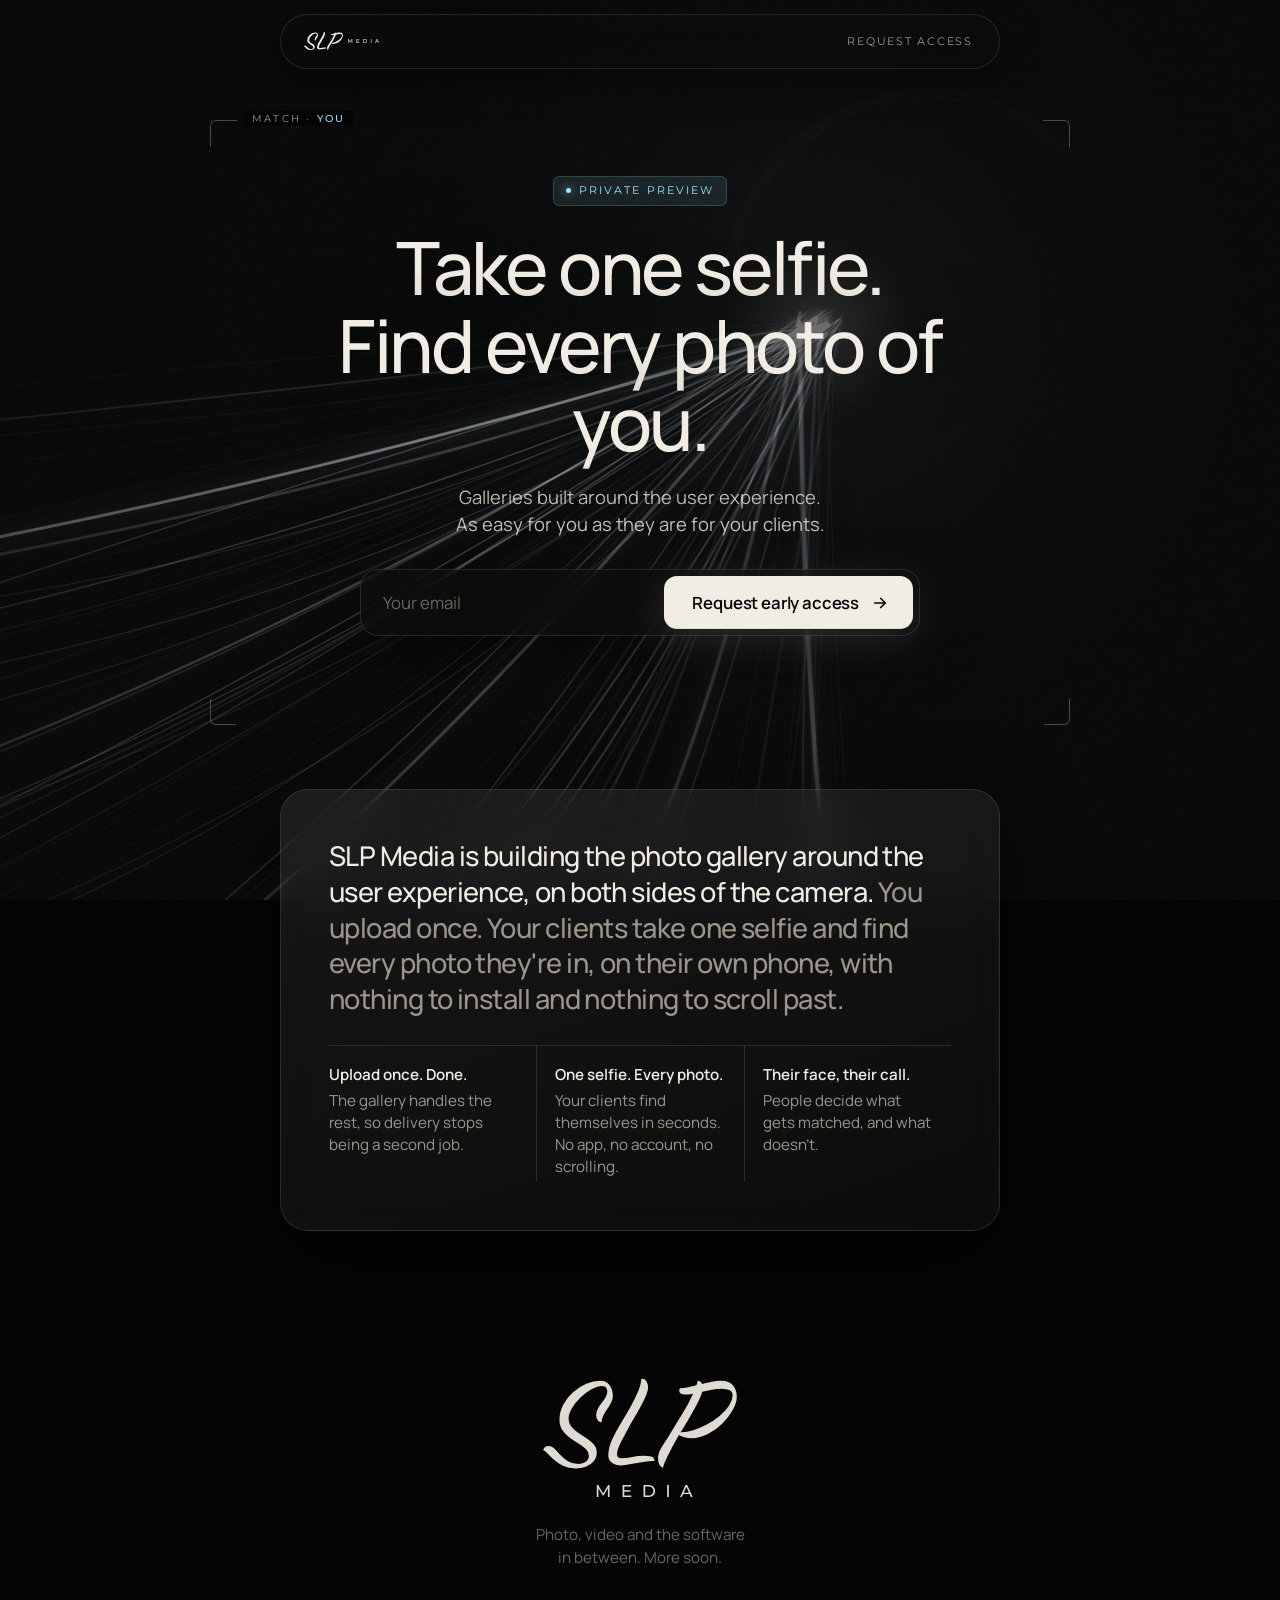
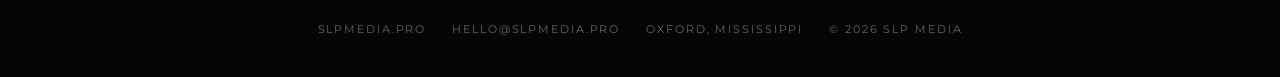
==== commit e9eb6648: "Galleries page stands alone: no tab on the landing page, reachable by its address The landing pill g" ====
--- a/index.html
+++ b/index.html
@@ -31,10 +31,7 @@
 <header class="nav">
   <div class="pill">
     <a href="#top" aria-label="SLP Media home"><svg class="wordmark" role="img" aria-label="SLP Media" xmlns="http://www.w3.org/2000/svg" viewBox="0 0 1082 400" fill="currentColor"><path fill="currentColor"  d="M126.69039145907473 320.0Q107.47330960854092 320.0 92.95373665480426 312.9537366548043Q78.4341637010676 305.9074733096086 68.1850533807829 296.2989323843417Q57.93594306049822 286.69039145907476 50.88967971530249 279.2170818505339Q43.84341637010676 271.74377224199293 40.0 271.3167259786477Q41.70818505338078 265.7651245551601 44.91103202846975 262.7758007117438Q48.113879003558715 259.78647686832744 54.519572953736656 259.78647686832744Q62.63345195729537 259.78647686832744 68.3985765124555 265.338078291815Q74.16370106761565 270.8896797153025 82.70462633451957 280.711743772242Q94.66192170818505 293.52313167259786 106.40569395017793 300.9964412811388Q118.14946619217082 308.46975088967974 133.95017793594306 308.46975088967974Q143.77224199288256 308.46975088967974 152.9537366548043 302.7046263345196Q162.135231316726 296.93950177935943 162.135231316726 286.2633451957295Q162.135231316726 276.01423487544486 154.23487544483987 268.3274021352313Q146.33451957295372 260.6405693950178 134.59074733096085 253.38078291814946Q122.84697508896798 246.12099644128114 111.1032028469751 237.79359430604984Q99.35943060498221 229.46619217081852 91.45907473309609 217.93594306049823Q83.55871886120997 206.40569395017795 83.55871886120997 189.75088967971533Q83.55871886120997 168.39857651245552 93.59430604982207 149.39501779359432Q103.62989323843416 130.39145907473312 119.85765124555161 115.87188612099646Q136.08540925266905 101.35231316725981 155.30249110320284 93.23843416370109Q174.51957295373666 85.12455516014236 192.8825622775801 85.12455516014236Q209.1103202846975 85.12455516014236 217.864768683274 97.08185053380784Q226.61921708185054 109.03914590747331 226.61921708185054 126.97508896797154Q226.61921708185054 134.66192170818508 222.135231316726 143.202846975089Q217.65124555160142 151.7437722419929 211.4590747330961 160.71174377224202Q205.26690391459076 169.6797153024911 200.78291814946618 178.8612099644128Q196.29893238434164 188.0427046263345 196.29893238434164 197.01067615658366Q189.89323843416372 197.01067615658366 185.83629893238435 191.2455516014235Q181.77935943060498 185.48042704626334 181.77935943060498 178.64768683274022Q181.77935943060498 168.82562277580072 186.26334519572953 160.4982206405694Q190.7473309608541 152.17081850533808 196.72597864768684 144.48398576512454Q202.7046263345196 136.79715302491104 207.18861209964416 129.11032028469754Q211.6725978647687 121.423487544484 211.6725978647687 112.45551601423489Q211.6725978647687 110.7473309608541 209.32384341637012 105.19572953736656Q206.97508896797154 99.64412811387902 197.58007117437722 99.64412811387902Q184.76868327402136 99.64412811387902 169.39501779359432 108.18505338078293Q154.02135231316726 116.72597864768684 139.9288256227758 130.1779359430605Q125.83629893238435 143.62989323843416 116.86832740213524 158.7900355871886Q107.90035587188612 173.95017793594306 107.90035587188612 186.76156583629893Q107.90035587188612 199.14590747330962 115.58718861209964 208.5409252669039Q123.27402135231316 217.93594306049823 134.59074733096085 225.40925266903915Q145.90747330960855 232.88256227758006 157.01067615658366 240.1423487544484Q168.11387900355874 247.40213523131672 175.80071174377224 255.94306049822063Q183.48754448398577 264.48398576512454 183.48754448398577 276.01423487544486Q183.48754448398577 290.9608540925267 175.37366548042706 300.78291814946624Q167.25978647686833 310.60498220640574 154.44839857651246 315.3024911032029Q141.6370106761566 320.0 126.69039145907473 320.0Z"/><path fill="currentColor"  d="M247.97153024911034 312.3131672597865Q235.58718861209965 312.3131672597865 228.11387900355874 307.82918149466195Q220.6405693950178 303.3451957295374 217.43772241992883 297.15302491103205Q214.23487544483987 290.9608540925267 214.23487544483987 285.83629893238435Q214.23487544483987 264.48398576512454 226.40569395017795 238.8612099644128Q238.57651245551602 213.23843416370107 254.37722419928826 188.0427046263345Q265.05338078291817 170.96085409252672 276.15658362989325 150.6761565836299Q287.2597864768683 130.39145907473312 294.9466192170819 111.8149466192171Q302.6334519572954 93.23843416370107 302.6334519572954 80.85409252669041Q305.19572953736656 80.0 306.47686832740214 80.0Q313.3096085409253 80.0 317.15302491103205 88.11387900355872Q320.9964412811388 96.22775800711744 320.9964412811388 103.06049822064057Q320.9964412811388 109.89323843416372 316.7259786476868 121.2099644128114Q312.4555160142349 132.52669039145908 305.6227758007118 145.76512455516016Q296.2277580071175 164.12811387900356 284.270462633452 183.98576512455517Q272.3131672597865 203.84341637010678 262.491103202847 222.2064056939502Q259.0747330960854 229.0391459074733 253.09608540925268 239.9288256227758Q247.11743772241994 250.8185053380783 242.41992882562278 262.135231316726Q237.72241992882564 273.4519572953737 237.72241992882564 281.9928825622776Q237.72241992882564 292.6690391459075 249.25266903914593 292.6690391459075Q263.7722419928826 292.6690391459075 278.50533807829186 289.2526690391459Q293.2384341637011 285.83629893238435 308.61209964412814 285.83629893238435Q320.14234875444845 285.83629893238435 328.896797153025 287.97153024911034Q337.65124555160145 290.10676156583634 338.0782918149466 300.355871886121Q336.79715302491104 299.92882562277583 335.30249110320284 299.92882562277583Q333.80782918149464 299.92882562277583 332.09964412811394 299.92882562277583Q323.9857651245552 299.92882562277583 311.8149466192171 301.8505338078292Q299.644128113879 303.7722419928826 287.0462633451957 306.12099644128114Q274.4483985765125 308.46975088967974 263.7722419928826 310.3914590747331Q253.09608540925268 312.3131672597865 247.97153024911034 312.3131672597865Z"/><path fill="currentColor"  d="M360.71174377224196 318.7188612099644Q354.30604982206404 315.30249110320284 350.88967971530246 309.3238434163701Q347.4733096085409 303.3451957295374 347.4733096085409 290.9608540925267Q347.4733096085409 281.9928825622776 352.3843416370106 271.9572953736655Q357.2953736654804 261.9217081850534 363.9145907473309 252.3131672597865Q370.53380782918146 242.7046263345196 375.2313167259786 235.01779359430606Q392.7402135231317 205.97864768683274 411.1032028469751 176.51245551601426Q429.4661921708185 147.04626334519574 441.423487544484 120.14234875444842Q438.0071174377224 120.9964412811388 434.80427046263344 121.2099644128114Q431.6014234875445 121.423487544484 428.1850533807829 121.85053380782918Q426.47686832740214 122.27758007117438 424.55516014234877 122.27758007117438Q422.63345195729534 122.27758007117438 420.9252669039146 122.27758007117438Q411.9572953736655 122.27758007117438 408.11387900355874 119.28825622775801Q404.2704626334519 116.29893238434164 404.2704626334519 112.02846975088968Q404.2704626334519 110.3202846975089 404.9110320284697 108.82562277580071Q405.5516014234875 107.33096085409252 405.9786476868327 105.62277580071176Q416.6548042704626 104.76868327402136 427.9715302491103 102.63345195729538Q439.288256227758 100.4982206405694 450.39145907473306 97.50889679715303Q451.2455516014235 94.51957295373666 452.3131672597865 91.3167259786477Q453.38078291814946 88.11387900355874 453.80782918149464 85.12455516014236Q458.932384341637 85.12455516014236 461.49466192170814 87.90035587188613Q464.0569395017793 90.6761565836299 465.3380782918149 94.09252669039148Q479.0035587188612 90.6761565836299 491.81494661921704 88.11387900355872Q504.62633451957294 85.55160142348754 515.729537366548 85.55160142348754Q538.7900355871886 85.55160142348754 548.6120996441282 98.14946619217082Q558.4341637010676 110.7473309608541 558.4341637010676 128.25622775800713Q558.4341637010676 144.05693950177937 547.9715302491104 163.06049822064057Q537.508896797153 182.0640569395018 520.0 199.57295373665482Q502.49110320284694 217.08185053380782 480.9252669039146 228.18505338078293Q459.3594306049822 239.28825622775804 437.58007117437717 239.28825622775804Q429.0391459074733 239.28825622775804 420.2846975088968 237.15302491103205Q411.53024911032026 235.01779359430606 403.4163701067615 230.3202846975089Q397.864768683274 240.1423487544484 392.0996441281138 250.6049822064057Q386.3345195729537 261.067615658363 381.20996441281136 271.3167259786477Q373.0960854092526 286.69039145907476 367.3309608540925 299.7153024911032Q361.56583629893237 312.7402135231317 360.71174377224196 318.7188612099644ZM407.6868327402135 223.06049822064057Q421.7793594306049 223.91459074733098 439.9288256227758 218.57651245551602Q458.0782918149466 213.23843416370107 476.8683274021352 203.41637010676158Q495.6583629893238 193.59430604982208 511.67259786476865 180.355871886121Q527.6868327402135 167.11743772241994 537.508896797153 152.3843416370107Q547.3309608540925 137.65124555160145 547.3309608540925 123.13167259786479Q547.3309608540925 106.47686832740214 517.4377224199288 106.47686832740214Q505.0533807829181 106.47686832740214 491.81494661921704 109.03914590747331Q478.57651245551597 111.60142348754448 465.7651245551601 114.59074733096085Q464.0569395017793 122.70462633451959 457.6512455516014 136.15658362989325Q451.2455516014235 149.6085409252669 442.9181494661922 164.55516014234877Q434.5907473309608 179.50177935943063 426.90391459074726 192.5266903914591Q419.21708185053376 205.55160142348757 414.51957295373666 213.23843416370107Z"/><path fill="currentColor"  d="M628.4341637010676 225.9V174.10000000000002H634.504179627304L657.7088242207658 213.23089606035205H654.4805819743283L677.4237454278069 174.10000000000002H683.4937613540433L683.556255067371 225.9H676.451820867874L676.3893271545462 185.30758843252306H678.0437202811179L657.6578367941104 219.63639312657168H654.2700882610005L633.6852173473375 185.30758843252306H635.5385979005647V225.9Z"/><path fill="currentColor"  d="M739.8041637010676 225.9V174.10000000000002H776.3653430807826V180.50549706621962H747.1585727538757V219.49450293378038H777.4128493674549V225.9ZM746.5385979005647 202.73325481978208V196.45274518021796H773.1603305074381V202.73325481978208Z"/><path fill="currentColor"  d="M830.0841637010676 225.9V174.10000000000002H851.8814436675386Q860.2204310941942 174.10000000000002 866.5186653775136 177.3732594300084Q872.8168996608329 180.64651886001678 876.3458870874883 186.46127200335292Q879.8748745141438 192.27602514668902 879.8748745141438 200.0Q879.8748745141438 207.72397485331098 876.3458870874883 213.5387279966471Q872.8168996608329 219.35348113998324 866.5186653775136 222.62674056999163Q860.2204310941942 225.9 851.8814436675386 225.9ZM837.4385727538756 219.49450293378038H851.4834688142276Q857.9016196943618 219.49450293378038 862.5914859977985 217.03118063704946Q867.2813523012352 214.56785834031854 869.8696620246217 210.17974518021794Q872.457971748008 205.79163202011736 872.457971748008 200.0Q872.457971748008 194.1458742665549 869.8696620246217 189.7890079631182Q867.2813523012352 185.4321416596815 862.5914859977985 182.96881936295057Q857.9016196943618 180.50549706621962 851.4834688142276 180.50549706621962H837.4385727538756Z"/><path fill="currentColor"  d="M931.9081637010677 225.9V174.10000000000002H939.2625727538757V225.9Z"/><path fill="currentColor"  d="M987.6845316809502 225.9 1011.1720882610005 174.10000000000002H1018.4640036004807L1042.0140538938588 225.9H1034.2501637010675L1013.2919122341773 178.22120452640402H1016.2816859139762L995.3234344470859 225.9ZM997.6648242207657 212.97322967309304 999.7171922006484 207.00518860016766H1028.8450002475888L1030.9598619407993 212.97322967309304Z"/></svg></a>
-    <nav class="nav-links" aria-label="Site">
-      <a class="nav-link" href="/galleries">Galleries</a>
-      <a class="nav-link" href="#access" id="nav-access">Request access</a>
-    </nav>
+    <a class="nav-link" href="#access" id="nav-access">Request access</a>
   </div>
 </header>
 
--- a/site.css
+++ b/site.css
@@ -242,10 +242,6 @@
     .cta, .cta svg, .access .row { transition: none; }
   }
 
-/* ---- nav: more than one tab ---- */
-.nav-links { display: flex; align-items: center; gap: 2px; }
-.nav-link[aria-current="page"] { color: var(--paper); background: var(--glass); }
-
 /* ---- inner pages (galleries) ---- */
 .page { padding: calc(120px + env(safe-area-inset-top, 0px)) var(--gutter) 24px; }
 .page-head {
@@ -306,6 +302,4 @@
 }
 @media (max-width: 520px) {
   .features { grid-template-columns: 1fr; }
-  .nav-links { gap: 0; }
-  .nav-link { padding: 8px 9px; letter-spacing: 0.12em; }
-}
+}
